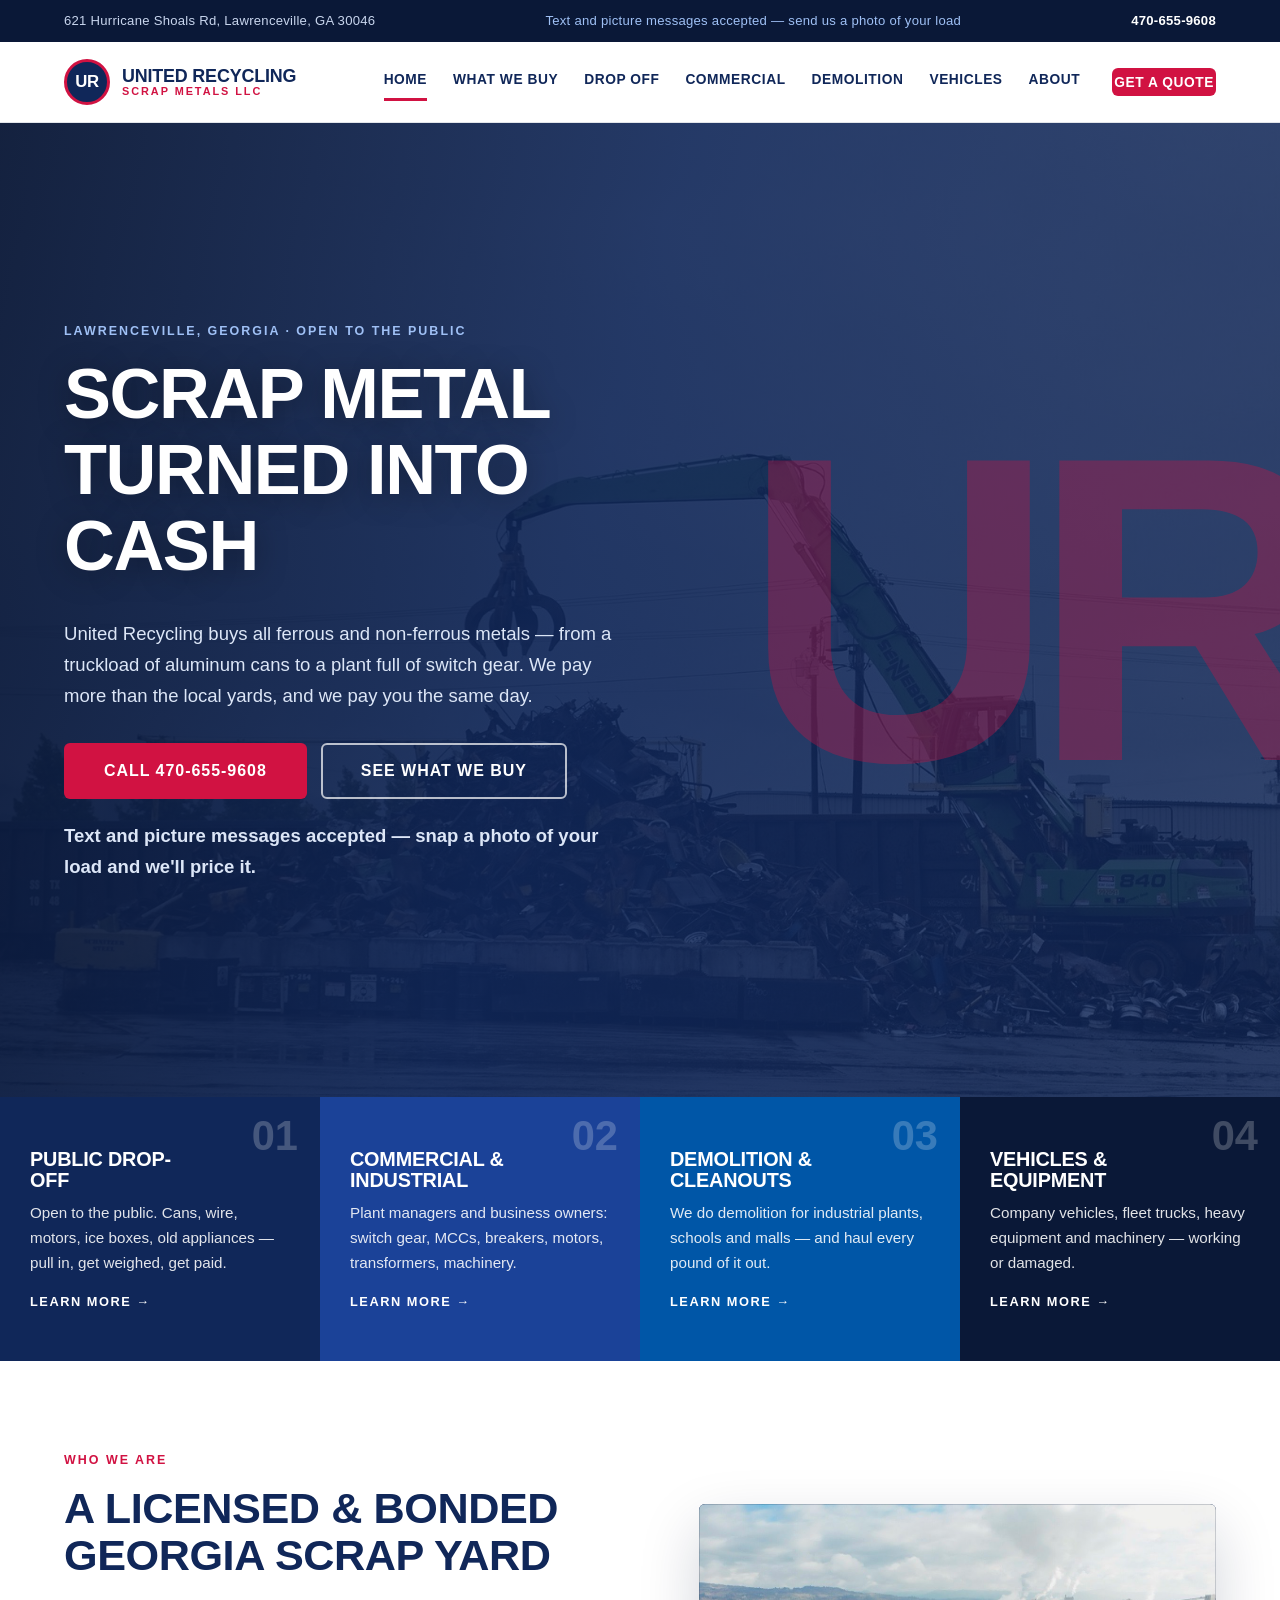
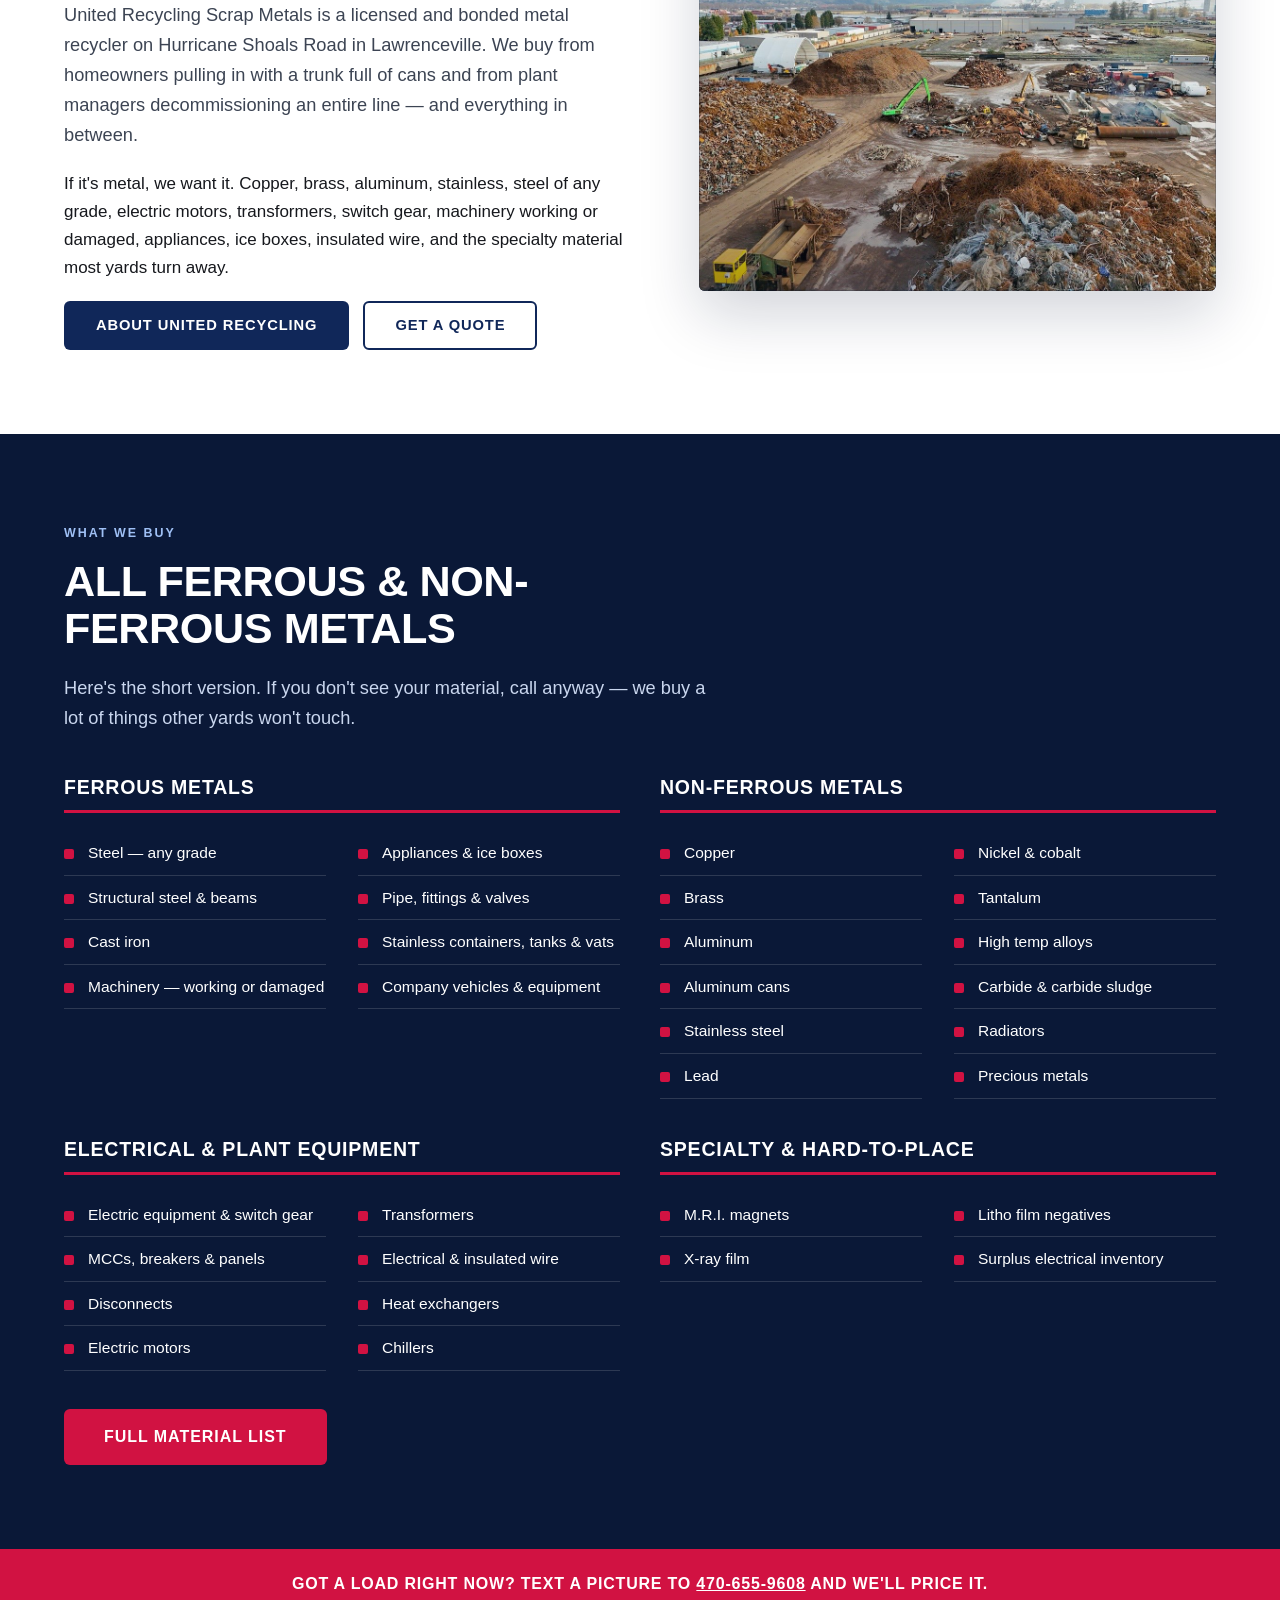
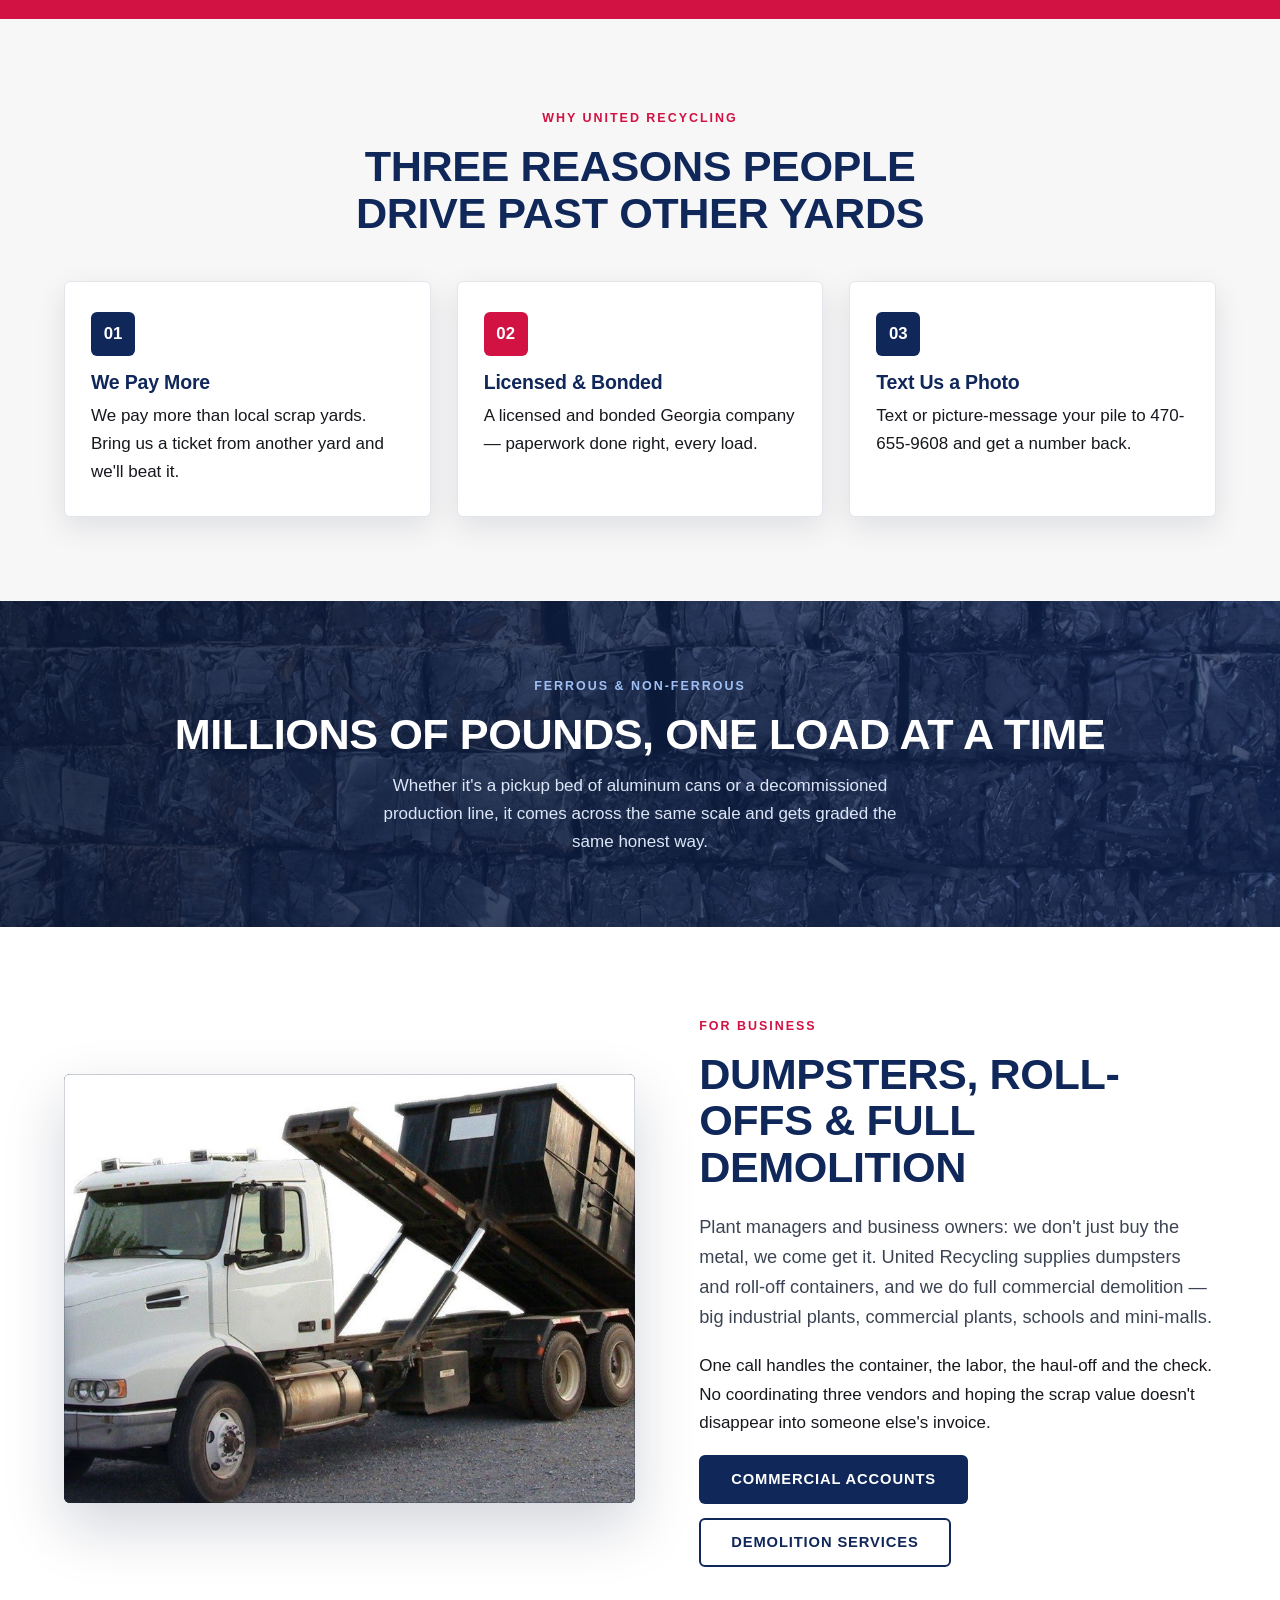
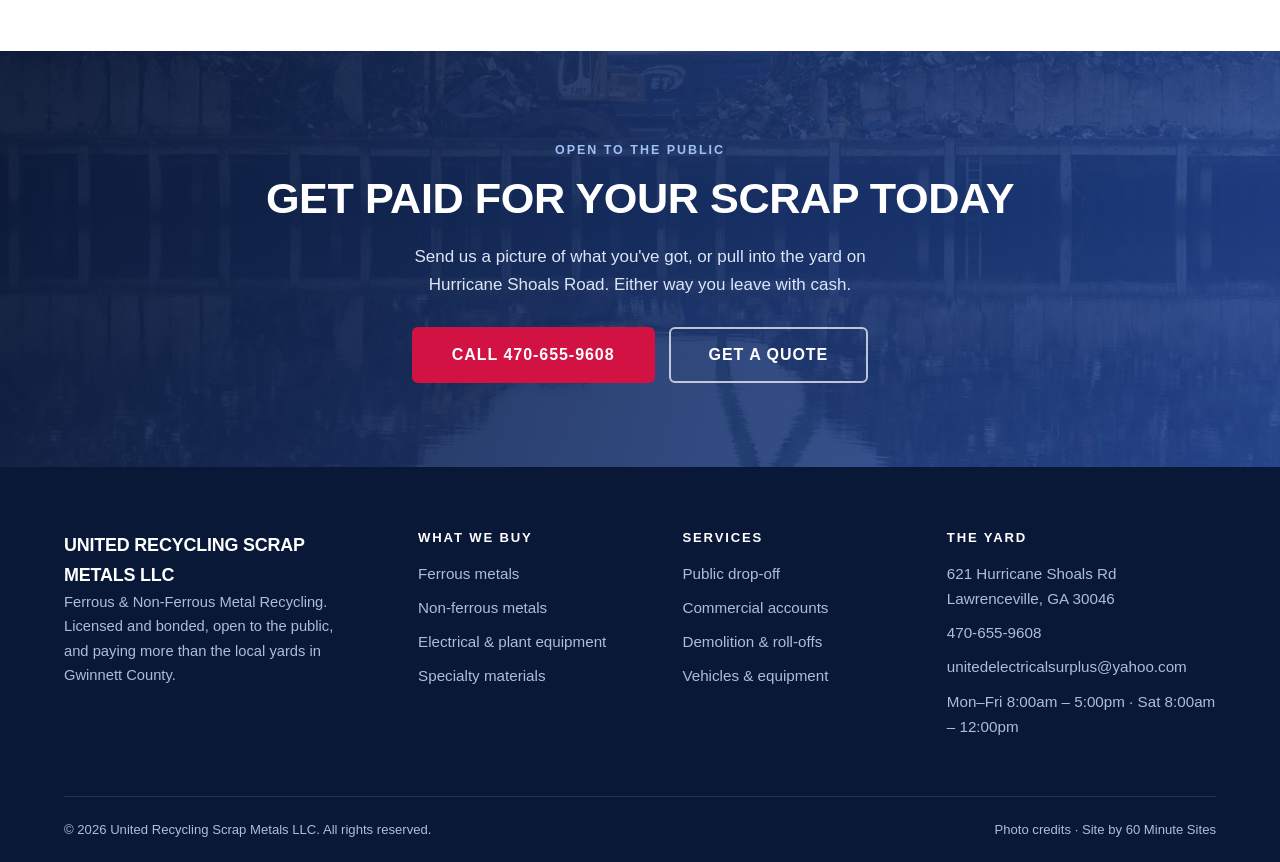
==== index.html @ 93aad225 "Initial site: United Recycling Scrap Metals LLC Static site for a Lawrenceville, GA scrap yard, buil" ====
<!doctype html>
<html lang="en">
<head>
<meta charset="utf-8">
<meta name="viewport" content="width=device-width, initial-scale=1">
<title>United Recycling Scrap Metals LLC | Scrap Metal Recycling in Lawrenceville, GA</title>
<meta name="description" content="United Recycling Scrap Metals buys all ferrous and non-ferrous metals in Lawrenceville, GA. Open to the public, licensed and bonded, paying more than local scrap yards.">
<meta name="robots" content="index,follow">
<meta property="og:title" content="United Recycling Scrap Metals LLC | Scrap Metal Recycling in Lawrenceville, GA">
<meta property="og:description" content="United Recycling Scrap Metals buys all ferrous and non-ferrous metals in Lawrenceville, GA. Open to the public, licensed and bonded, paying more than local scrap yards.">
<meta property="og:type" content="website">
<link rel="stylesheet" href="assets/css/site.css">
<script type="application/ld+json">
{
  "@context":"https://schema.org",
  "@type":"RecyclingCenter",
  "name":"United Recycling Scrap Metals LLC",
  "telephone":"470-655-9608",
  "email":"unitedelectricalsurplus@yahoo.com",
  "address":{
    "@type":"PostalAddress",
    "streetAddress":"621 Hurricane Shoals Rd",
    "addressLocality":"Lawrenceville",
    "addressRegion":"GA",
    "postalCode":"30046",
    "addressCountry":"US"
  }
}
</script>
</head>
<body>
<div class="topbar">
  <div class="wrap">
    <span>621 Hurricane Shoals Rd, Lawrenceville, GA 30046</span>
    <span class="tb-note">Text and picture messages accepted &mdash; send us a photo of your load</span>
    <span><a href="tel:+14706559608">470-655-9608</a></span>
  </div>
</div>
<header class="site-header">
  <div class="wrap">
    <a class="brand" href="index.html">
      <span class="brand-mark">UR</span>
      <span class="brand-text">
        <span class="brand-name">United Recycling</span>
        <span class="brand-sub">Scrap Metals LLC</span>
      </span>
    </a>
    <button class="nav-toggle" aria-expanded="false" aria-controls="site-nav">Menu</button>
    <nav class="nav" id="site-nav">
    <a href="index.html" class="active">Home</a>
    <a href="what-we-buy.html">What We Buy</a>
    <a href="drop-off.html">Drop Off</a>
    <a href="commercial.html">Commercial</a>
    <a href="demolition.html">Demolition</a>
    <a href="vehicles.html">Vehicles</a>
    <a href="about.html">About</a>
      <a class="btn btn-red" href="contact.html">Get a Quote</a>
    </nav>
  </div>
</header>
<section class="hero">
  <span class="hero-watermark" aria-hidden="true">UR</span>
  <div class="wrap">
    <span class="eyebrow eyebrow-light">Lawrenceville, Georgia &middot; Open to the public</span>
    <h1>Scrap Metal<span>Turned Into Cash</span></h1>
    <p>United Recycling buys all ferrous and non-ferrous metals &mdash; from a truckload of aluminum cans to a plant full of switch gear. We pay more than the local yards, and we pay you the same day.</p>
    <div class="btn-row">
      <a class="btn btn-red btn-lg" href="tel:+14706559608">Call 470-655-9608</a>
      <a class="btn btn-ghost btn-lg" href="what-we-buy.html">See What We Buy</a>
    </div>
    <p class="hero-note">Text and picture messages accepted &mdash; snap a photo of your load and we'll price it.</p>
  </div>
</section>

<div class="pillars">
  <a class="pillar" href="drop-off.html"><span class="pill-num">01</span><h3>Public Drop-Off</h3><p>Open to the public. Cans, wire, motors, ice boxes, old appliances — pull in, get weighed, get paid.</p><span class="pill-go">Learn more &rarr;</span></a>
  <a class="pillar" href="commercial.html"><span class="pill-num">02</span><h3>Commercial &amp; Industrial</h3><p>Plant managers and business owners: switch gear, MCCs, breakers, motors, transformers, machinery.</p><span class="pill-go">Learn more &rarr;</span></a>
  <a class="pillar" href="demolition.html"><span class="pill-num">03</span><h3>Demolition &amp; Cleanouts</h3><p>We do demolition for industrial plants, schools and malls — and haul every pound of it out.</p><span class="pill-go">Learn more &rarr;</span></a>
  <a class="pillar" href="vehicles.html"><span class="pill-num">04</span><h3>Vehicles &amp; Equipment</h3><p>Company vehicles, fleet trucks, heavy equipment and machinery — working or damaged.</p><span class="pill-go">Learn more &rarr;</span></a>
</div>


<section>
  <div class="wrap split">
    <div>
      <span class="eyebrow">Who we are</span>
      <h2>A Licensed &amp; Bonded Georgia Scrap Yard</h2>
      <p class="lede">United Recycling Scrap Metals is a licensed and bonded metal recycler on Hurricane Shoals Road in Lawrenceville. We buy from homeowners pulling in with a trunk full of cans and from plant managers decommissioning an entire line &mdash; and everything in between.</p>
      <p>If it's metal, we want it. Copper, brass, aluminum, stainless, steel of any grade, electric motors, transformers, switch gear, machinery working or damaged, appliances, ice boxes, insulated wire, and the specialty material most yards turn away.</p>
      <div class="btn-row">
        <a class="btn btn-navy" href="about.html">About United Recycling</a>
        <a class="btn btn-outline" href="contact.html">Get a Quote</a>
      </div>
    </div>
    <div class="split-media"><img src="assets/img/yard-aerial.jpg" alt="Scrap metal recycling yard with material handler sorting ferrous and non-ferrous piles" loading="lazy" width="1200" height="820"></div>
  </div>
</section>

<section class="sec-navy">
  <div class="wrap">
    <div class="sec-head">
      <span class="eyebrow eyebrow-light">What we buy</span>
      <h2>All Ferrous &amp; Non-Ferrous Metals</h2>
      <p class="lede" style="color:#C9D6EE">Here's the short version. If you don't see your material, call anyway &mdash; we buy a lot of things other yards won't touch.</p>
    </div>
    <div class="mat-grid">
  <div class="mat-col">
    <h3>Ferrous Metals</h3>
    <ul class="mat-list">
    <li>Steel — any grade</li>
    <li>Structural steel &amp; beams</li>
    <li>Cast iron</li>
    <li>Machinery — working or damaged</li>
    <li>Appliances &amp; ice boxes</li>
    <li>Pipe, fittings &amp; valves</li>
    <li>Stainless containers, tanks &amp; vats</li>
    <li>Company vehicles &amp; equipment</li>
    </ul>
  </div>
  <div class="mat-col">
    <h3>Non-Ferrous Metals</h3>
    <ul class="mat-list">
    <li>Copper</li>
    <li>Brass</li>
    <li>Aluminum</li>
    <li>Aluminum cans</li>
    <li>Stainless steel</li>
    <li>Lead</li>
    <li>Nickel &amp; cobalt</li>
    <li>Tantalum</li>
    <li>High temp alloys</li>
    <li>Carbide &amp; carbide sludge</li>
    <li>Radiators</li>
    <li>Precious metals</li>
    </ul>
  </div>
  <div class="mat-col">
    <h3>Electrical &amp; Plant Equipment</h3>
    <ul class="mat-list">
    <li>Electric equipment &amp; switch gear</li>
    <li>MCCs, breakers &amp; panels</li>
    <li>Disconnects</li>
    <li>Electric motors</li>
    <li>Transformers</li>
    <li>Electrical &amp; insulated wire</li>
    <li>Heat exchangers</li>
    <li>Chillers</li>
    </ul>
  </div>
  <div class="mat-col">
    <h3>Specialty &amp; Hard-to-Place</h3>
    <ul class="mat-list">
    <li>M.R.I. magnets</li>
    <li>X-ray film</li>
    <li>Litho film negatives</li>
    <li>Surplus electrical inventory</li>
    </ul>
  </div>
</div>

    <div class="btn-row" style="margin-top:38px">
      <a class="btn btn-red btn-lg" href="what-we-buy.html">Full Material List</a>
    </div>
  </div>
</section>

<div class="strip">
  <div class="wrap">
    <p>Got a load right now? Text a picture to <a href="tel:+14706559608">470-655-9608</a> and we'll price it.</p>
  </div>
</div>


<section class="sec-gray">
  <div class="wrap">
    <div class="sec-head center">
      <span class="eyebrow">Why United Recycling</span>
      <h2>Three Reasons People Drive Past Other Yards</h2>
    </div>
    <div class="cards">
      <div class="card"><div class="card-ico">01</div><h3>We Pay More</h3><p>We pay more than local scrap yards. Bring us a ticket from another yard and we'll beat it.</p></div>
      <div class="card card-red"><div class="card-ico">02</div><h3>Licensed &amp; Bonded</h3><p>A licensed and bonded Georgia company — paperwork done right, every load.</p></div>
      <div class="card"><div class="card-ico">03</div><h3>Text Us a Photo</h3><p>Text or picture-message your pile to 470-655-9608 and get a number back.</p></div>
    </div>
  </div>
</section>

<section class="photoband">
  <div class="wrap">
    <span class="eyebrow eyebrow-light">Ferrous &amp; non-ferrous</span>
    <h2>Millions Of Pounds, One Load At A Time</h2>
    <p>Whether it's a pickup bed of aluminum cans or a decommissioned production line, it comes across the same scale and gets graded the same honest way.</p>
  </div>
</section>

<section>
  <div class="wrap split">
    <div class="split-media"><img src="assets/img/rolloff-truck.jpg" alt="Roll-off truck setting down an open container for a scrap metal job site" loading="lazy" width="1200" height="620"></div>
    <div>
      <span class="eyebrow">For business</span>
      <h2>Dumpsters, Roll-Offs &amp; Full Demolition</h2>
      <p class="lede">Plant managers and business owners: we don't just buy the metal, we come get it. United Recycling supplies dumpsters and roll-off containers, and we do full commercial demolition &mdash; big industrial plants, commercial plants, schools and mini-malls.</p>
      <p>One call handles the container, the labor, the haul-off and the check. No coordinating three vendors and hoping the scrap value doesn't disappear into someone else's invoice.</p>
      <div class="btn-row">
        <a class="btn btn-navy" href="commercial.html">Commercial Accounts</a>
        <a class="btn btn-outline" href="demolition.html">Demolition Services</a>
      </div>
    </div>
  </div>
</section>

<section class="cta">
  <div class="wrap">
    <span class="eyebrow eyebrow-light">Open to the public</span>
    <h2>Get Paid For Your Scrap Today</h2>
    <p>Send us a picture of what you've got, or pull into the yard on Hurricane Shoals Road. Either way you leave with cash.</p>
    <div class="btn-row">
      <a class="btn btn-red btn-lg" href="tel:+14706559608">Call 470-655-9608</a>
      <a class="btn btn-ghost btn-lg" href="contact.html">Get a Quote</a>
    </div>
  </div>
</section>

<footer class="site-footer">
  <div class="wrap">
    <div class="foot-grid">
      <div class="foot-brand">
        <span class="brand-name">United Recycling Scrap Metals LLC</span>
        <p>Ferrous &amp; Non-Ferrous Metal Recycling. Licensed and bonded, open to the public, and paying more than the local yards in Gwinnett County.</p>
      </div>
      <div>
        <h4>What We Buy</h4>
        <ul>
          <li><a href="what-we-buy.html">Ferrous metals</a></li>
          <li><a href="what-we-buy.html">Non-ferrous metals</a></li>
          <li><a href="what-we-buy.html">Electrical &amp; plant equipment</a></li>
          <li><a href="what-we-buy.html">Specialty materials</a></li>
        </ul>
      </div>
      <div>
        <h4>Services</h4>
        <ul>
          <li><a href="drop-off.html">Public drop-off</a></li>
          <li><a href="commercial.html">Commercial accounts</a></li>
          <li><a href="demolition.html">Demolition &amp; roll-offs</a></li>
          <li><a href="vehicles.html">Vehicles &amp; equipment</a></li>
        </ul>
      </div>
      <div>
        <h4>The Yard</h4>
        <ul>
          <li><a href="https://maps.google.com/?q=621+Hurricane+Shoals+Rd+Lawrenceville+GA+30046" target="_blank" rel="noopener">621 Hurricane Shoals Rd<br>Lawrenceville, GA 30046</a></li>
          <li><a href="tel:+14706559608">470-655-9608</a></li>
          <li><a href="mailto:unitedelectricalsurplus@yahoo.com">unitedelectricalsurplus@yahoo.com</a></li>
          <li>Mon–Fri 8:00am – 5:00pm · Sat 8:00am – 12:00pm</li>
        </ul>
      </div>
    </div>
    <div class="foot-bottom">
      <span>&copy; <span id="yr">2026</span> United Recycling Scrap Metals LLC. All rights reserved.</span>
      <span><a href="credits.html">Photo credits</a> &middot; Site by <a href="https://60minutesites.com" target="_blank" rel="noopener">60 Minute Sites</a></span>
    </div>
  </div>
</footer>
<script>
document.getElementById('yr').textContent = new Date().getFullYear();
var t = document.querySelector('.nav-toggle'), n = document.getElementById('site-nav');
t.addEventListener('click', function(){
  var open = n.classList.toggle('open');
  t.setAttribute('aria-expanded', open);
});
</script>
</body>
</html>
---- assets/css/site.css ----
/* United Recycling Scrap Metals LLC — 60 Minute Sites
   Design language: SA Recycling (navy / red / white, bold uppercase, dark photo overlays)
   Business model: ABC Recycling (4 pillars — commercial, demolition, public drop-off, vehicles) */

:root{
  --navy:#102759;
  --navy-deep:#0A1837;
  --navy-mid:#1B4298;
  --blue:#0056A7;
  --red:#D11242;
  --red-dark:#96001B;
  --white:#fff;
  --gray-50:#F7F7F7;
  --gray-100:#F1F2F4;
  --gray-200:#E2E5EA;
  --gray-500:#6B7280;
  --ink:#16181D;
  --shadow:0 10px 30px rgba(10,24,55,.10);
  --shadow-lg:0 24px 60px rgba(10,24,55,.18);
  --wrap:1200px;
  --r:6px;
}

*,*::before,*::after{box-sizing:border-box}
html{scroll-behavior:smooth}
body{
  margin:0;
  font-family:Inter,-apple-system,BlinkMacSystemFont,"Segoe UI",Helvetica,Arial,sans-serif;
  color:var(--ink);
  background:var(--white);
  font-size:17px;
  line-height:1.65;
  -webkit-font-smoothing:antialiased;
}
img{max-width:100%;display:block}
a{color:var(--blue);text-decoration:none}
a:hover{text-decoration:underline}

.wrap{max-width:var(--wrap);margin:0 auto;padding:0 24px}
.center{text-align:center}

h1,h2,h3,h4{margin:0 0 .5em;line-height:1.08;letter-spacing:-.01em;font-weight:800}
h1{font-size:clamp(2.4rem,6vw,4.4rem);text-transform:uppercase;letter-spacing:-.02em}
h2{font-size:clamp(1.75rem,3.6vw,2.7rem);text-transform:uppercase;color:var(--navy)}
h3{font-size:1.22rem;color:var(--navy)}
p{margin:0 0 1.1em}
.lede{font-size:1.14rem;color:#3C4453;max-width:64ch}
.eyebrow{
  display:inline-block;font-size:.78rem;font-weight:800;letter-spacing:.16em;
  text-transform:uppercase;color:var(--red);margin-bottom:.9rem;
}
.eyebrow-light{color:#9FC0F5}

/* ---------- buttons ---------- */
.btn{
  display:inline-flex;align-items:center;justify-content:center;gap:.5rem;
  padding:15px 30px;border-radius:var(--r);font-weight:800;font-size:.92rem;
  letter-spacing:.06em;text-transform:uppercase;border:2px solid transparent;
  cursor:pointer;transition:transform .15s ease,background .15s ease,color .15s ease;
  text-decoration:none;line-height:1;
}
.btn:hover{text-decoration:none;transform:translateY(-2px)}
.btn-red{background:var(--red);color:#fff}
.btn-red:hover{background:var(--red-dark);color:#fff}
.btn-navy{background:var(--navy);color:#fff}
.btn-navy:hover{background:var(--navy-deep);color:#fff}
.btn-ghost{border-color:rgba(255,255,255,.7);color:#fff;background:transparent}
.btn-ghost:hover{background:#fff;color:var(--navy)}
.btn-outline{border-color:var(--navy);color:var(--navy);background:transparent}
.btn-outline:hover{background:var(--navy);color:#fff}
.btn-lg{padding:18px 38px;font-size:1rem}
.btn-row{display:flex;flex-wrap:wrap;gap:14px}

/* ---------- top bar ---------- */
.topbar{background:var(--navy-deep);color:#C9D6EE;font-size:.82rem;letter-spacing:.02em}
.topbar .wrap{display:flex;flex-wrap:wrap;gap:8px 26px;align-items:center;justify-content:space-between;min-height:42px;padding-top:8px;padding-bottom:8px}
.topbar a{color:#fff;font-weight:700}
.topbar .tb-note{color:#9FC0F5}

/* ---------- header ---------- */
.site-header{position:sticky;top:0;z-index:60;background:#fff;box-shadow:0 1px 0 var(--gray-200)}
.site-header .wrap{display:flex;align-items:center;gap:24px;min-height:80px}
.brand{display:flex;align-items:center;gap:12px;text-decoration:none;flex:0 0 auto}
.brand:hover{text-decoration:none}
.brand-mark{
  width:46px;height:46px;border-radius:50%;flex:0 0 auto;
  background:var(--navy);color:#fff;display:grid;place-items:center;
  font-weight:900;font-size:1.05rem;letter-spacing:-.02em;
  border:3px solid var(--red);
}
.brand-text{display:flex;flex-direction:column;line-height:1.05}
.brand-name{font-weight:900;font-size:1.12rem;color:var(--navy);text-transform:uppercase;letter-spacing:-.01em}
.brand-sub{font-size:.68rem;font-weight:700;letter-spacing:.18em;text-transform:uppercase;color:var(--red)}

.nav{margin-left:auto;display:flex;align-items:center;gap:26px}
.nav a{
  color:var(--navy);font-weight:700;font-size:.86rem;text-transform:uppercase;
  letter-spacing:.04em;text-decoration:none;padding:6px 0;border-bottom:3px solid transparent;
}
.nav a:hover,.nav a.active{text-decoration:none;border-bottom-color:var(--red)}
.nav a.btn{margin-left:6px;border-bottom:0;color:#fff}
.nav a.btn:hover,.nav a.btn.active{border-bottom:0;color:#fff}

.nav-toggle{display:none;margin-left:auto;background:var(--navy);color:#fff;border:0;border-radius:var(--r);padding:12px 16px;font-weight:800;letter-spacing:.08em;text-transform:uppercase;font-size:.8rem;cursor:pointer}

/* ---------- hero ---------- */
.hero{
  position:relative;overflow:hidden;color:#fff;background:var(--navy-deep);
}
.hero::before{
  content:"";position:absolute;inset:0;
  background:url("../img/hero-scrapyard.jpg") center 60%/cover no-repeat;
  filter:grayscale(.35) contrast(1.05);
}
.hero::after{
  content:"";position:absolute;inset:0;pointer-events:none;
  background:linear-gradient(105deg,
    rgba(10,24,55,.95) 0%, rgba(16,39,89,.90) 45%, rgba(16,39,89,.80) 100%);
}
.hero-watermark{
  z-index:1;position:absolute;right:-3%;top:50%;transform:translateY(-50%);
  font-weight:900;font-size:clamp(16rem,34vw,34rem);line-height:.8;
  color:var(--red);opacity:.34;letter-spacing:-.06em;pointer-events:none;user-select:none;
}
.hero .wrap{position:relative;z-index:2;padding-top:110px;padding-bottom:110px;max-width:var(--wrap)}
.hero h1{color:#fff;max-width:16ch;text-shadow:0 4px 30px rgba(0,0,0,.35)}
.hero h1 span{display:block;color:#fff}
.hero p{max-width:54ch;font-size:1.16rem;color:#DCE6F7}
.hero .btn-row{margin-top:32px}
.hero-note{margin-top:22px;font-size:.9rem;color:#9FC0F5;font-weight:600}

/* page banner (interior pages) */
.banner{position:relative;overflow:hidden;color:#fff;background:var(--navy-deep)}
.banner::before{content:"";position:absolute;inset:0;
  background:url("../img/texture-bales.jpg") center/cover no-repeat;filter:grayscale(.5)}
.banner::after{content:"";position:absolute;inset:0;
  background:linear-gradient(100deg,rgba(10,24,55,.95) 0%,rgba(16,39,89,.88) 55%,rgba(27,66,152,.72) 100%)}
.banner .wrap{position:relative;z-index:2;padding:72px 24px}
.banner h1{color:#fff;font-size:clamp(2rem,4.6vw,3.2rem);margin-bottom:.35em}
.banner p{color:#DCE6F7;max-width:60ch;margin:0}

/* ---------- pillar tiles (ABC model) ---------- */
.pillars{display:grid;grid-template-columns:repeat(4,1fr);gap:0}
.pillar{
  position:relative;padding:52px 30px 46px;color:#fff;text-decoration:none;
  background:var(--navy);transition:background .2s ease;display:block;min-height:230px;
}
.pillar:nth-child(2){background:var(--navy-mid)}
.pillar:nth-child(3){background:var(--blue)}
.pillar:nth-child(4){background:var(--navy-deep)}
.pillar:hover{background:var(--red);text-decoration:none}
.pillar h3{color:#fff;text-transform:uppercase;font-size:1.24rem;margin-bottom:.5rem;max-width:15ch;hyphens:none}
.pillar p{color:rgba(255,255,255,.88);font-size:.95rem;margin:0}
.pillar .pill-num{position:absolute;top:18px;right:22px;font-weight:900;font-size:2.6rem;opacity:.22;line-height:1}
.pillar .pill-go{display:inline-block;margin-top:16px;font-weight:800;font-size:.8rem;letter-spacing:.12em;text-transform:uppercase}

/* ---------- sections ---------- */
section{padding:84px 0}
.sec-tight{padding:60px 0}
.sec-gray{background:var(--gray-50)}
.sec-navy{background:var(--navy-deep);color:#fff}
.sec-navy h2,.sec-navy h3{color:#fff}
.sec-navy p{color:#C9D6EE}
.sec-head{max-width:70ch;margin-bottom:44px}
.sec-head.center{margin-left:auto;margin-right:auto}

.split{display:grid;grid-template-columns:1.05fr .95fr;gap:64px;align-items:center}
.split-media{
  position:relative;border-radius:var(--r);overflow:hidden;box-shadow:var(--shadow-lg);
  background:var(--navy);aspect-ratio:4/3;
}
.split-media img{width:100%;height:100%;object-fit:cover;display:block}
/* thin brand edge so photos read as part of the system, not pasted in */
.split-media::after{
  content:"";position:absolute;inset:0;pointer-events:none;
  box-shadow:inset 0 0 0 1px rgba(10,24,55,.18);
  background:linear-gradient(200deg,rgba(10,24,55,0) 55%,rgba(10,24,55,.30) 100%);
}
.split-media.tall{aspect-ratio:3/4}

/* cards */
.cards{display:grid;grid-template-columns:repeat(3,1fr);gap:26px}
.cards-2{grid-template-columns:repeat(2,1fr)}
.cards-4{grid-template-columns:repeat(4,1fr)}
.card{background:#fff;border:1px solid var(--gray-200);border-radius:var(--r);padding:30px 26px;box-shadow:var(--shadow);transition:transform .15s ease,box-shadow .15s ease}
.card:hover{transform:translateY(-3px);box-shadow:var(--shadow-lg)}
.card h3{margin-bottom:.45em}
.card p:last-child{margin-bottom:0}
.card-ico{width:44px;height:44px;border-radius:var(--r);background:var(--navy);display:grid;place-items:center;margin-bottom:16px;color:#fff;font-weight:900;font-size:1.05rem}
.card-red .card-ico{background:var(--red)}

/* materials list */
.mat-grid{display:grid;grid-template-columns:repeat(2,1fr);gap:40px}
.mat-col h3{
  text-transform:uppercase;letter-spacing:.04em;padding-bottom:12px;
  border-bottom:3px solid var(--red);margin-bottom:18px;
}
.mat-list{list-style:none;margin:0;padding:0;columns:2;column-gap:32px}
.mat-list li{
  break-inside:avoid;padding:9px 0 9px 24px;position:relative;font-size:.97rem;
  border-bottom:1px solid var(--gray-200);
}
.mat-list li::before{content:"";position:absolute;left:0;top:18px;width:10px;height:10px;background:var(--red);border-radius:2px}
.sec-navy .mat-list li{border-bottom-color:rgba(255,255,255,.14)}

/* stat / promise band */
.promise{display:grid;grid-template-columns:repeat(3,1fr);gap:0;border-top:1px solid rgba(255,255,255,.14)}
.promise div{padding:36px 26px;border-right:1px solid rgba(255,255,255,.14)}
.promise div:last-child{border-right:0}
.promise strong{display:block;font-size:1.5rem;color:#fff;font-weight:900;text-transform:uppercase;line-height:1.15;margin-bottom:.35rem}
.promise span{color:#9FC0F5;font-size:.95rem}

/* callout strip */
.strip{background:var(--red);color:#fff;padding:22px 0}
.strip .wrap{display:flex;flex-wrap:wrap;align-items:center;justify-content:center;gap:10px 22px;text-align:center}
.strip p{margin:0;font-weight:800;text-transform:uppercase;letter-spacing:.05em;font-size:1rem}
.strip a{color:#fff;text-decoration:underline;font-weight:900}

/* CTA band */
.cta{background:var(--navy-deep);color:#fff;text-align:center;position:relative;overflow:hidden}
.cta::before{content:"";position:absolute;inset:0;
  background:url("../img/yard-piles.jpg") center 55%/cover no-repeat;filter:grayscale(.45)}
.cta::after{content:"";position:absolute;inset:0;
  background:linear-gradient(115deg,rgba(10,24,55,.93),rgba(27,66,152,.80))}
.cta .wrap{position:relative;z-index:2}
.cta h2{color:#fff}
.cta p{color:#DCE6F7;max-width:56ch;margin:0 auto 28px}
.cta .btn-row{justify-content:center}

/* quote form */
.form-card{background:#fff;border:1px solid var(--gray-200);border-radius:var(--r);padding:34px;box-shadow:var(--shadow-lg)}
.field{margin-bottom:18px}
.field label{display:block;font-weight:800;font-size:.8rem;text-transform:uppercase;letter-spacing:.08em;color:var(--navy);margin-bottom:7px}
.field input,.field select,.field textarea{
  width:100%;padding:13px 14px;border:1px solid var(--gray-200);border-radius:var(--r);
  font:inherit;font-size:.97rem;background:var(--gray-50);color:var(--ink);
}
.field input:focus,.field select:focus,.field textarea:focus{outline:2px solid var(--blue);outline-offset:1px;background:#fff}
.field textarea{min-height:120px;resize:vertical}
.form-note{font-size:.85rem;color:var(--gray-500);margin:14px 0 0}

/* contact rows */
.contact-list{list-style:none;margin:0;padding:0}
.contact-list li{padding:16px 0;border-bottom:1px solid var(--gray-200)}
.contact-list li:last-child{border-bottom:0}
.contact-list .cl-label{display:block;font-size:.75rem;font-weight:800;letter-spacing:.14em;text-transform:uppercase;color:var(--red);margin-bottom:3px}
.contact-list .cl-value{font-size:1.1rem;font-weight:700;color:var(--navy)}
.contact-list .cl-value a{color:var(--navy)}

/* footer */
.site-footer{background:var(--navy-deep);color:#A9BEDF;padding:64px 0 0;font-size:.95rem}
.foot-grid{display:grid;grid-template-columns:1.4fr 1fr 1fr 1.2fr;gap:40px;padding-bottom:48px}
.site-footer h4{color:#fff;text-transform:uppercase;font-size:.82rem;letter-spacing:.14em;margin-bottom:16px}
.site-footer a{color:#A9BEDF}
.site-footer a:hover{color:#fff}
.site-footer ul{list-style:none;margin:0;padding:0}
.site-footer li{margin-bottom:9px}
.foot-brand .brand-name{color:#fff}
.foot-brand p{max-width:36ch;font-size:.92rem}
.foot-bottom{border-top:1px solid rgba(255,255,255,.12);padding:22px 0;font-size:.82rem;display:flex;flex-wrap:wrap;gap:10px 24px;justify-content:space-between}

/* utility */
.mt-0{margin-top:0}
.mb-0{margin-bottom:0}
.tag{display:inline-block;background:var(--gray-100);color:var(--navy);font-weight:800;font-size:.72rem;letter-spacing:.1em;text-transform:uppercase;padding:6px 12px;border-radius:100px;margin:0 6px 8px 0}

/* ---------- responsive ---------- */
@media (max-width:1024px){
  .pillars{grid-template-columns:repeat(2,1fr)}
  .cards,.cards-4{grid-template-columns:repeat(2,1fr)}
  .foot-grid{grid-template-columns:repeat(2,1fr)}
  .split{gap:40px}
}
@media (max-width:820px){
  .nav{display:none;position:absolute;top:100%;left:0;right:0;background:#fff;flex-direction:column;align-items:stretch;gap:0;padding:8px 24px 20px;box-shadow:var(--shadow-lg)}
  .nav.open{display:flex}
  .nav a{padding:14px 0;border-bottom:1px solid var(--gray-200)}
  .nav a:hover,.nav a.active{border-bottom-color:var(--gray-200);color:var(--red)}
  .nav a.btn{margin:14px 0 0;justify-content:center;color:#fff;border-bottom:0}
  .nav a.btn:hover{color:#fff}
  .nav-toggle{display:block}
  .site-header .wrap{position:relative}
  .split{grid-template-columns:1fr}
  .cards,.cards-2,.cards-4{grid-template-columns:1fr}
  .mat-grid{grid-template-columns:1fr}
  .mat-list{columns:1}
  .promise{grid-template-columns:1fr}
  .promise div{border-right:0;border-bottom:1px solid rgba(255,255,255,.14)}
  .hero .wrap{padding-top:72px;padding-bottom:72px}
  section{padding:60px 0}
  .topbar .wrap{justify-content:center;text-align:center}
}
@media (max-width:560px){
  .pillars{grid-template-columns:1fr}
  .foot-grid{grid-template-columns:1fr}
  .btn{width:100%}
  .btn-row{flex-direction:column}
}

@media (max-width:560px){
  /* keep the hero CTA above the fold — the pitch line lives in the hero anyway */
  .topbar .tb-note{display:none}
  .topbar .wrap{gap:2px 18px}
}


/* ---------- photo strip (full-bleed image band) ---------- */
.photoband{
  position:relative;min-height:320px;display:grid;place-items:center;
  background:var(--navy-deep);overflow:hidden;text-align:center;color:#fff;padding:70px 0;
}
/* NOTE: the image is set here, not via an inline custom property — a url() inside a
   custom property resolves against THIS stylesheet's path, not the page's. */
.photoband::before{content:"";position:absolute;inset:0;
  background:url("../img/texture-bales.jpg") center/cover no-repeat;filter:grayscale(.4)}
.photoband--yard::before{background-image:url("../img/yard-aerial.jpg")}
.photoband::after{content:"";position:absolute;inset:0;
  background:linear-gradient(100deg,rgba(10,24,55,.88),rgba(16,39,89,.72))}
.photoband .wrap{position:relative;z-index:2}
.photoband h2{color:#fff;margin-bottom:.35em}
.photoband p{color:#DCE6F7;max-width:58ch;margin:0 auto}

/* credits page */
.credits{list-style:none;margin:0;padding:0}
.credits li{padding:14px 0;border-bottom:1px solid var(--gray-200);font-size:.92rem}
.credits li:last-child{border-bottom:0}
.credits strong{color:var(--navy)}


/* ---------- demolition scope note ---------- */
.scope-note{
  border-left:4px solid var(--red);background:var(--gray-50);
  padding:14px 18px;border-radius:0 var(--r) var(--r) 0;
  font-size:.97rem;color:#3C4453;margin:0 0 1.4em;
}
.scope-note strong{color:var(--navy)}

/* ---------- referral partner card ---------- */
.partner{
  display:grid;grid-template-columns:200px 1fr;gap:0;overflow:hidden;
  border:1px solid var(--gray-200);border-radius:var(--r);background:#fff;box-shadow:var(--shadow);
}
.partner-tag{
  background:var(--navy-deep);color:#9FC0F5;display:grid;place-items:center;text-align:center;
  font-weight:800;font-size:.76rem;letter-spacing:.16em;text-transform:uppercase;padding:26px 18px;
}
.partner-body{padding:30px 32px}
.partner-body h3{margin-bottom:.5em}
.partner-body p{margin-bottom:1.1em}
.partner-todo{
  display:inline-block;background:#FFF4E5;border:1px dashed #E0A000;color:#7A5200;
  padding:10px 14px;border-radius:var(--r);font-size:.85rem;
}
.partner-todo code{background:rgba(0,0,0,.06);padding:1px 5px;border-radius:3px}

@media (max-width:820px){
  .partner{grid-template-columns:1fr}
  .partner-tag{padding:14px}
}
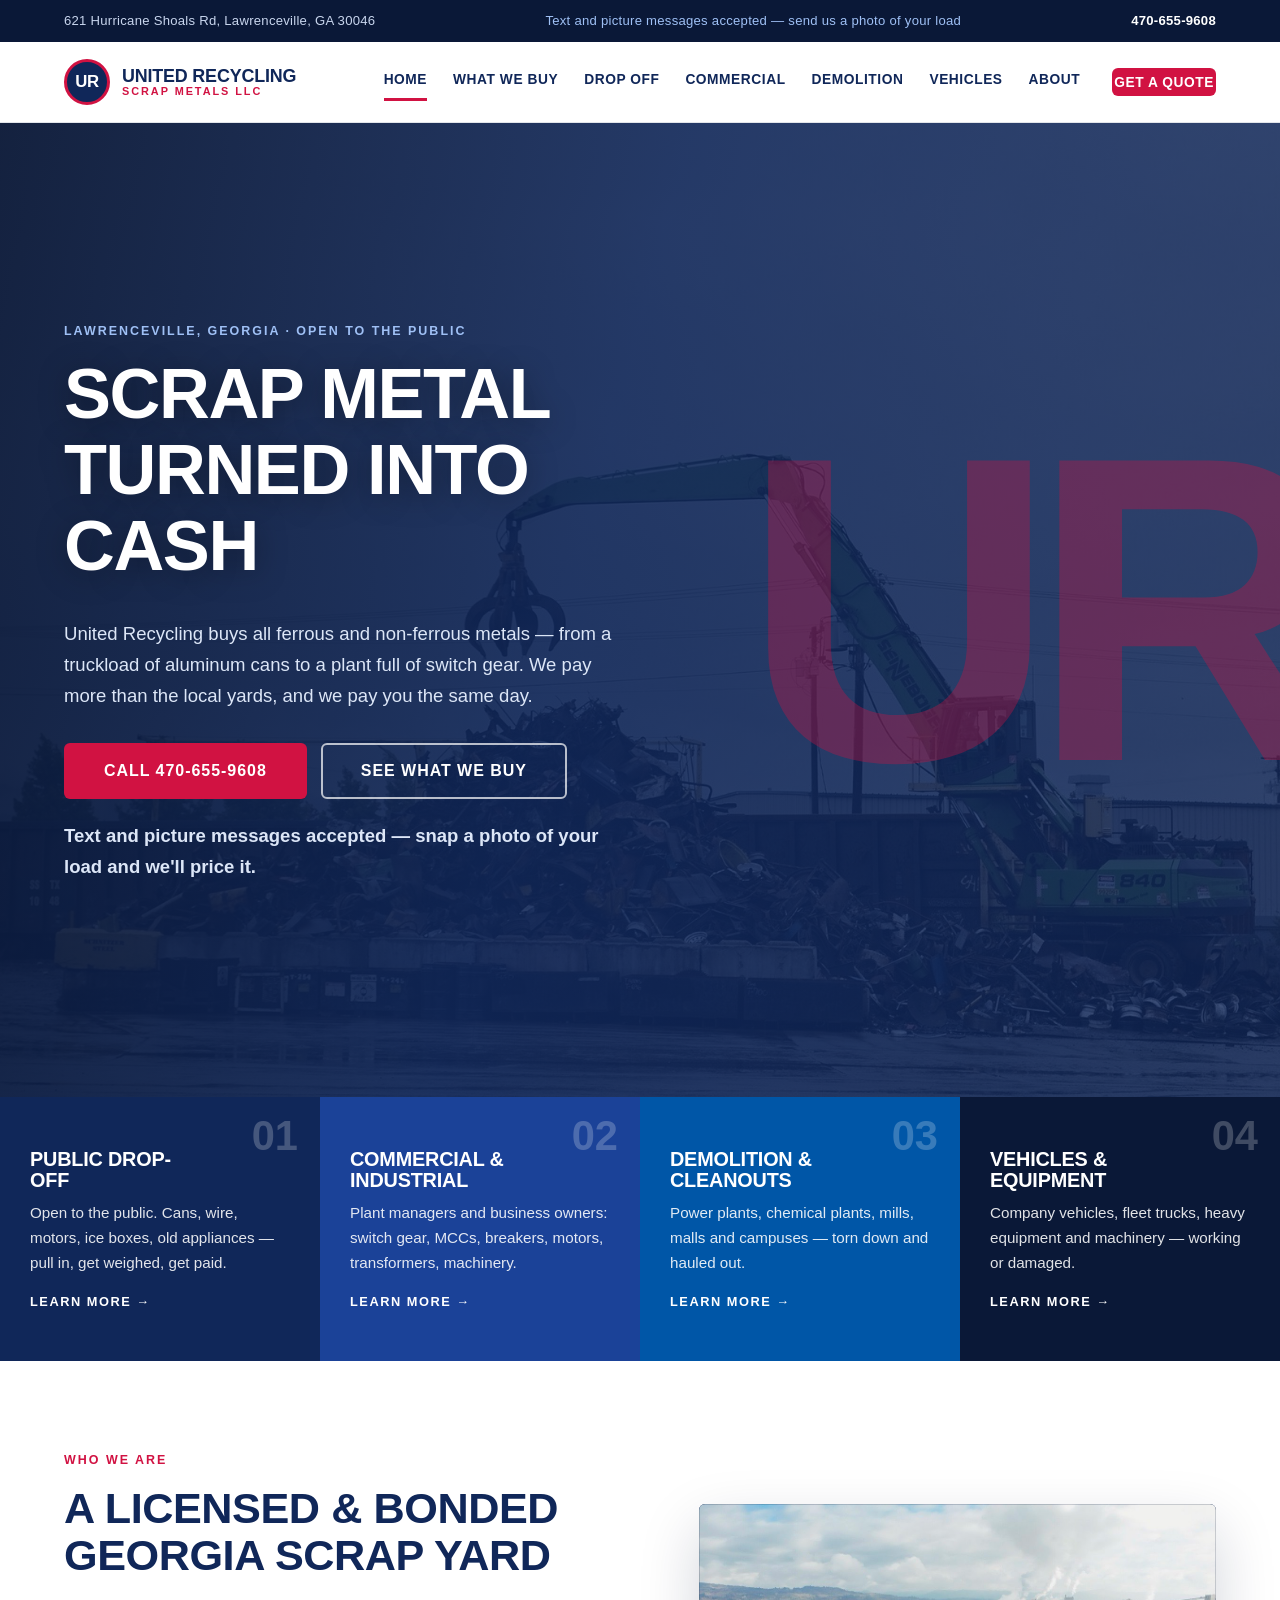
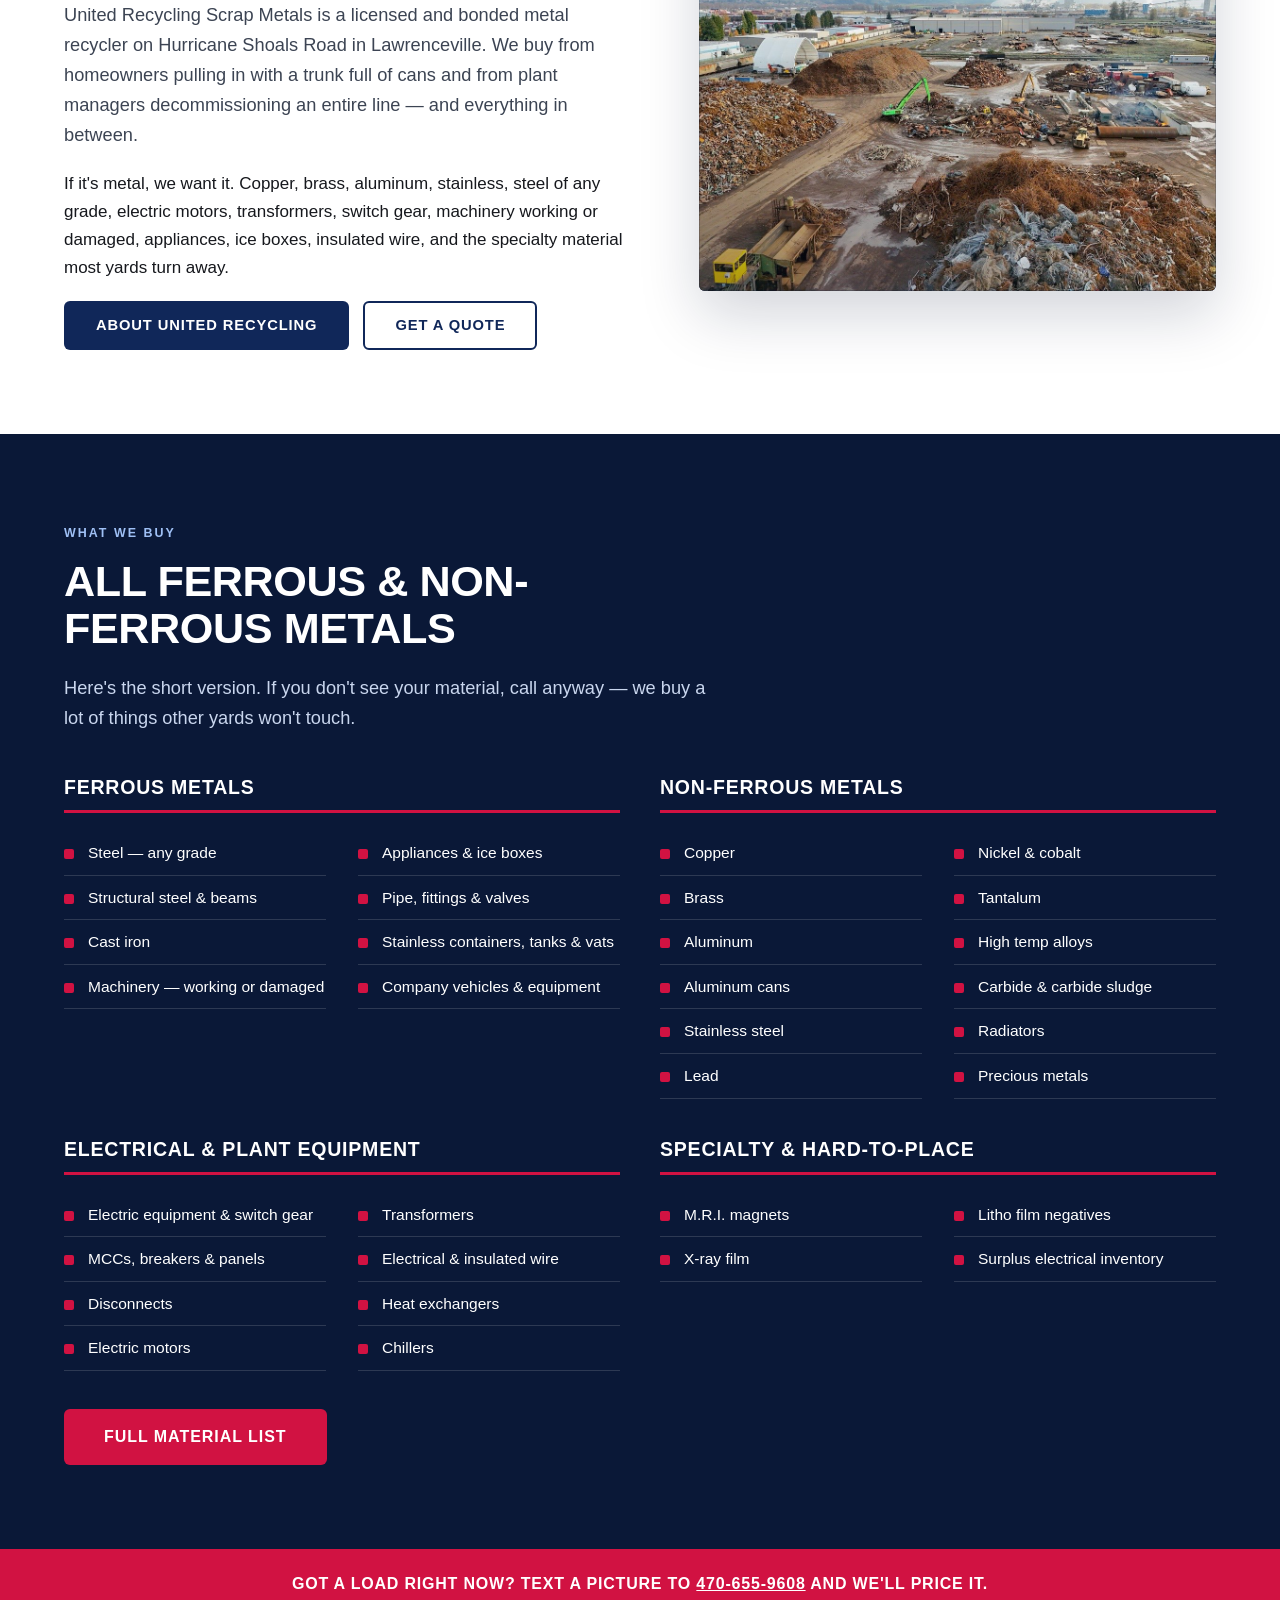
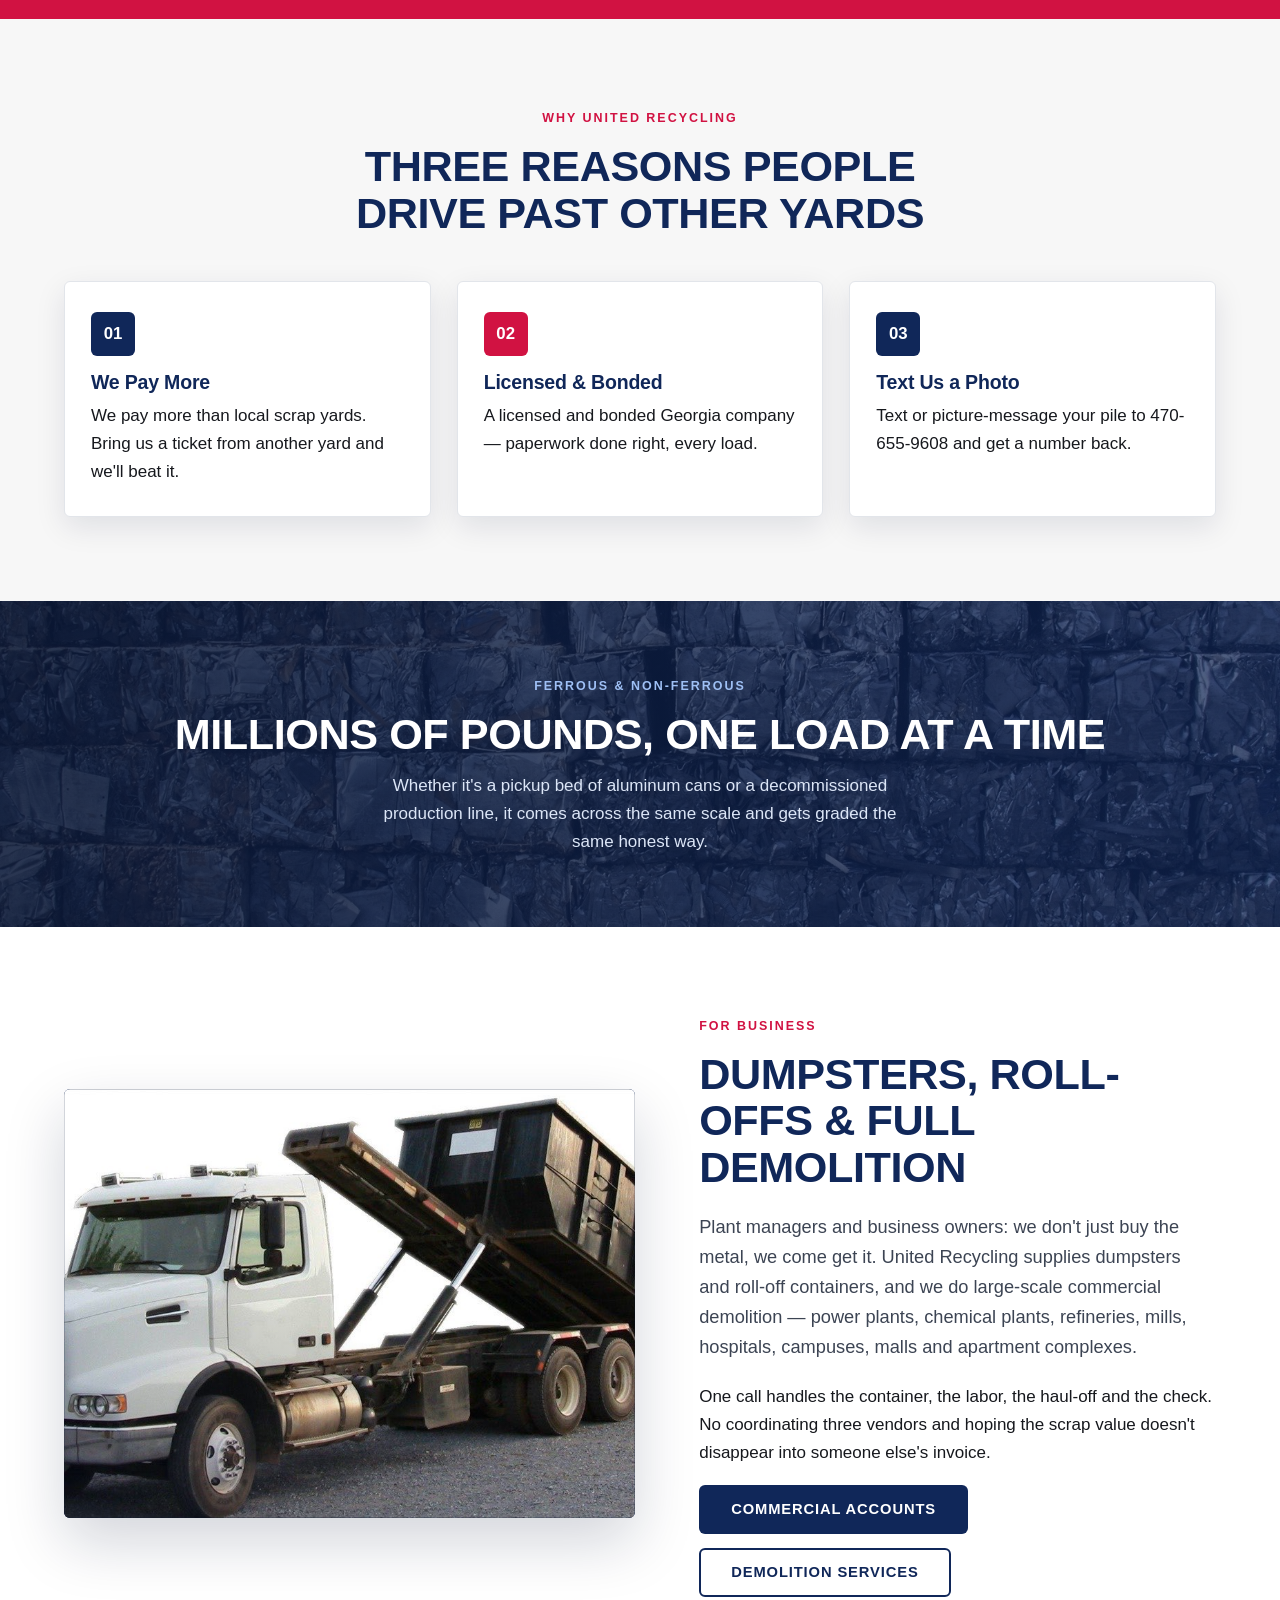
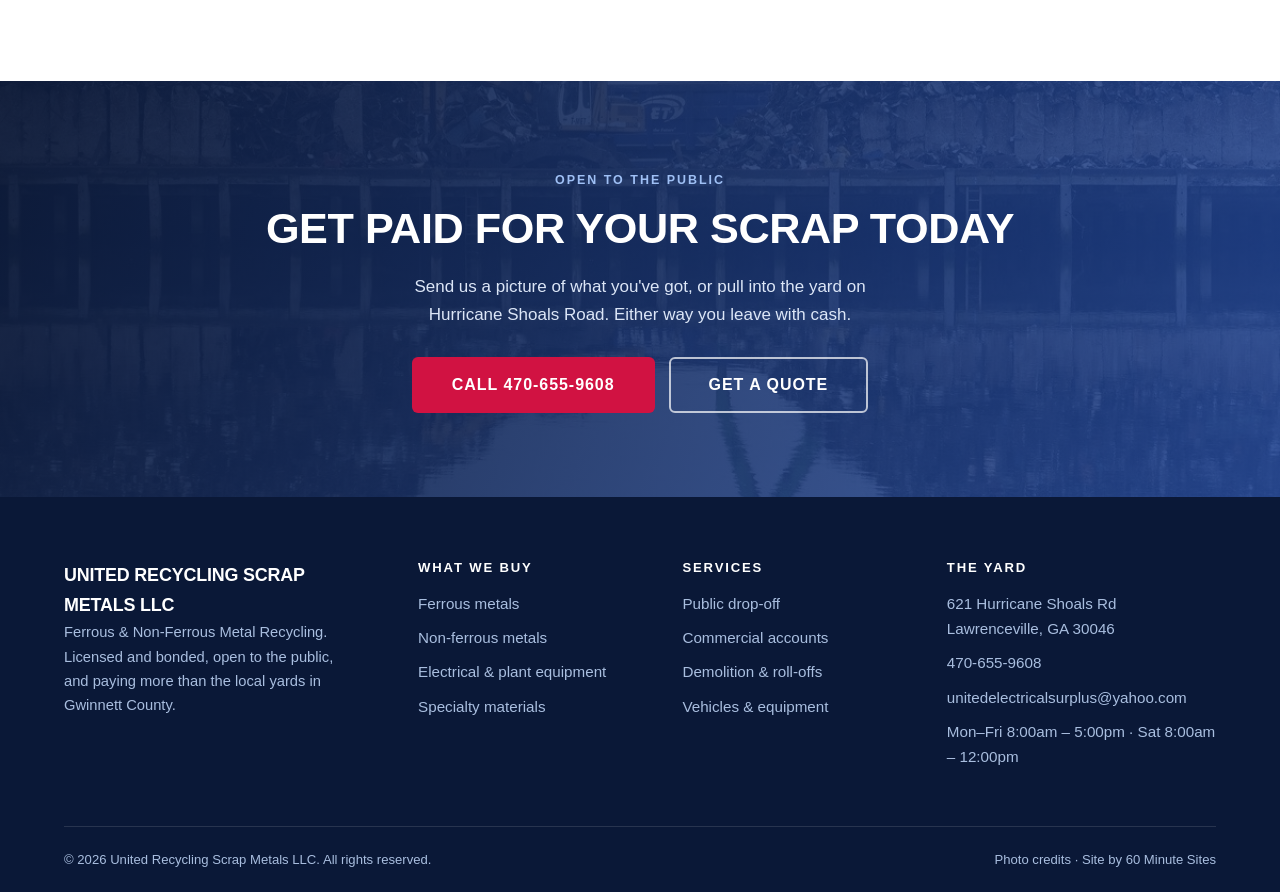
==== commit 3ec4403e: "Fix unreadable card text on navy sections; expand demolition scope Contrast bug: .card sits inside ." ====
--- a/index.html
+++ b/index.html
@@ -75,7 +75,7 @@
 <div class="pillars">
   <a class="pillar" href="drop-off.html"><span class="pill-num">01</span><h3>Public Drop-Off</h3><p>Open to the public. Cans, wire, motors, ice boxes, old appliances — pull in, get weighed, get paid.</p><span class="pill-go">Learn more &rarr;</span></a>
   <a class="pillar" href="commercial.html"><span class="pill-num">02</span><h3>Commercial &amp; Industrial</h3><p>Plant managers and business owners: switch gear, MCCs, breakers, motors, transformers, machinery.</p><span class="pill-go">Learn more &rarr;</span></a>
-  <a class="pillar" href="demolition.html"><span class="pill-num">03</span><h3>Demolition &amp; Cleanouts</h3><p>We do demolition for industrial plants, schools and malls — and haul every pound of it out.</p><span class="pill-go">Learn more &rarr;</span></a>
+  <a class="pillar" href="demolition.html"><span class="pill-num">03</span><h3>Demolition &amp; Cleanouts</h3><p>Power plants, chemical plants, mills, malls and campuses — torn down and hauled out.</p><span class="pill-go">Learn more &rarr;</span></a>
   <a class="pillar" href="vehicles.html"><span class="pill-num">04</span><h3>Vehicles &amp; Equipment</h3><p>Company vehicles, fleet trucks, heavy equipment and machinery — working or damaged.</p><span class="pill-go">Learn more &rarr;</span></a>
 </div>
 
@@ -199,7 +199,7 @@
     <div>
       <span class="eyebrow">For business</span>
       <h2>Dumpsters, Roll-Offs &amp; Full Demolition</h2>
-      <p class="lede">Plant managers and business owners: we don't just buy the metal, we come get it. United Recycling supplies dumpsters and roll-off containers, and we do full commercial demolition &mdash; big industrial plants, commercial plants, schools and mini-malls.</p>
+      <p class="lede">Plant managers and business owners: we don't just buy the metal, we come get it. United Recycling supplies dumpsters and roll-off containers, and we do large-scale commercial demolition &mdash; power plants, chemical plants, refineries, mills, hospitals, campuses, malls and apartment complexes.</p>
       <p>One call handles the container, the labor, the haul-off and the check. No coordinating three vendors and hoping the scrap value doesn't disappear into someone else's invoice.</p>
       <div class="btn-row">
         <a class="btn btn-navy" href="commercial.html">Commercial Accounts</a>
--- a/assets/css/site.css
+++ b/assets/css/site.css
@@ -161,6 +161,18 @@
 .sec-navy{background:var(--navy-deep);color:#fff}
 .sec-navy h2,.sec-navy h3{color:#fff}
 .sec-navy p{color:#C9D6EE}
+/* Cards sit INSIDE .sec-navy, so they inherited white headings + pale-blue body text
+   onto a white card background — invisible. On navy, cards become translucent panels
+   so the light type is readable and intentional. */
+.sec-navy .card{
+  background:rgba(255,255,255,.07);border-color:rgba(255,255,255,.18);
+  box-shadow:none;backdrop-filter:blur(2px);
+}
+.sec-navy .card:hover{background:rgba(255,255,255,.12);box-shadow:0 18px 40px rgba(0,0,0,.28)}
+.sec-navy .card h3{color:#fff}
+.sec-navy .card p{color:#D5E1F5}
+.sec-navy .card .card-ico{background:var(--blue)}
+.sec-navy .card-red .card-ico{background:var(--red)}
 .sec-head{max-width:70ch;margin-bottom:44px}
 .sec-head.center{margin-left:auto;margin-right:auto}
 
@@ -351,7 +363,7 @@
   display:inline-block;background:#FFF4E5;border:1px dashed #E0A000;color:#7A5200;
   padding:10px 14px;border-radius:var(--r);font-size:.85rem;
 }
-.partner-todo code{background:rgba(0,0,0,.06);padding:1px 5px;border-radius:3px}
+.partner-todo code{background:rgba(0,0,0,.08);color:#5A3D00;padding:1px 5px;border-radius:3px}
 
 @media (max-width:820px){
   .partner{grid-template-columns:1fr}
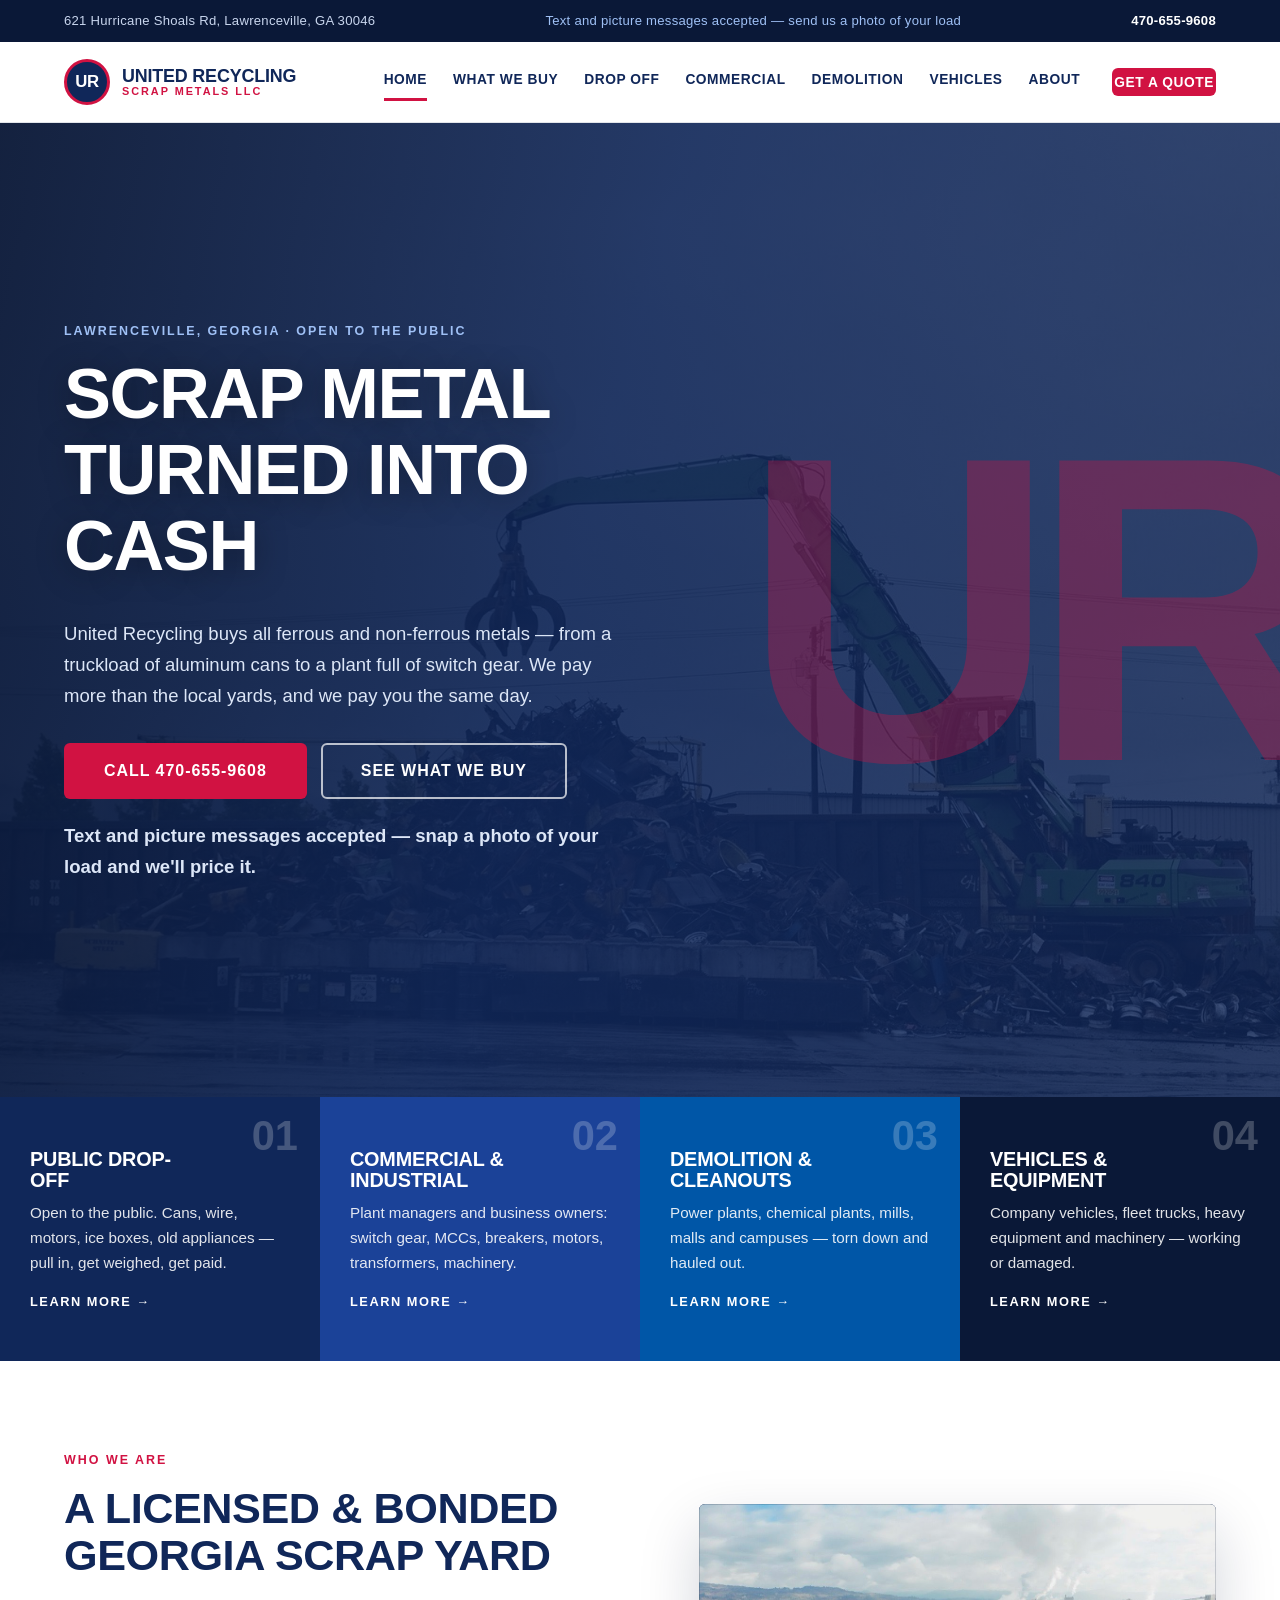
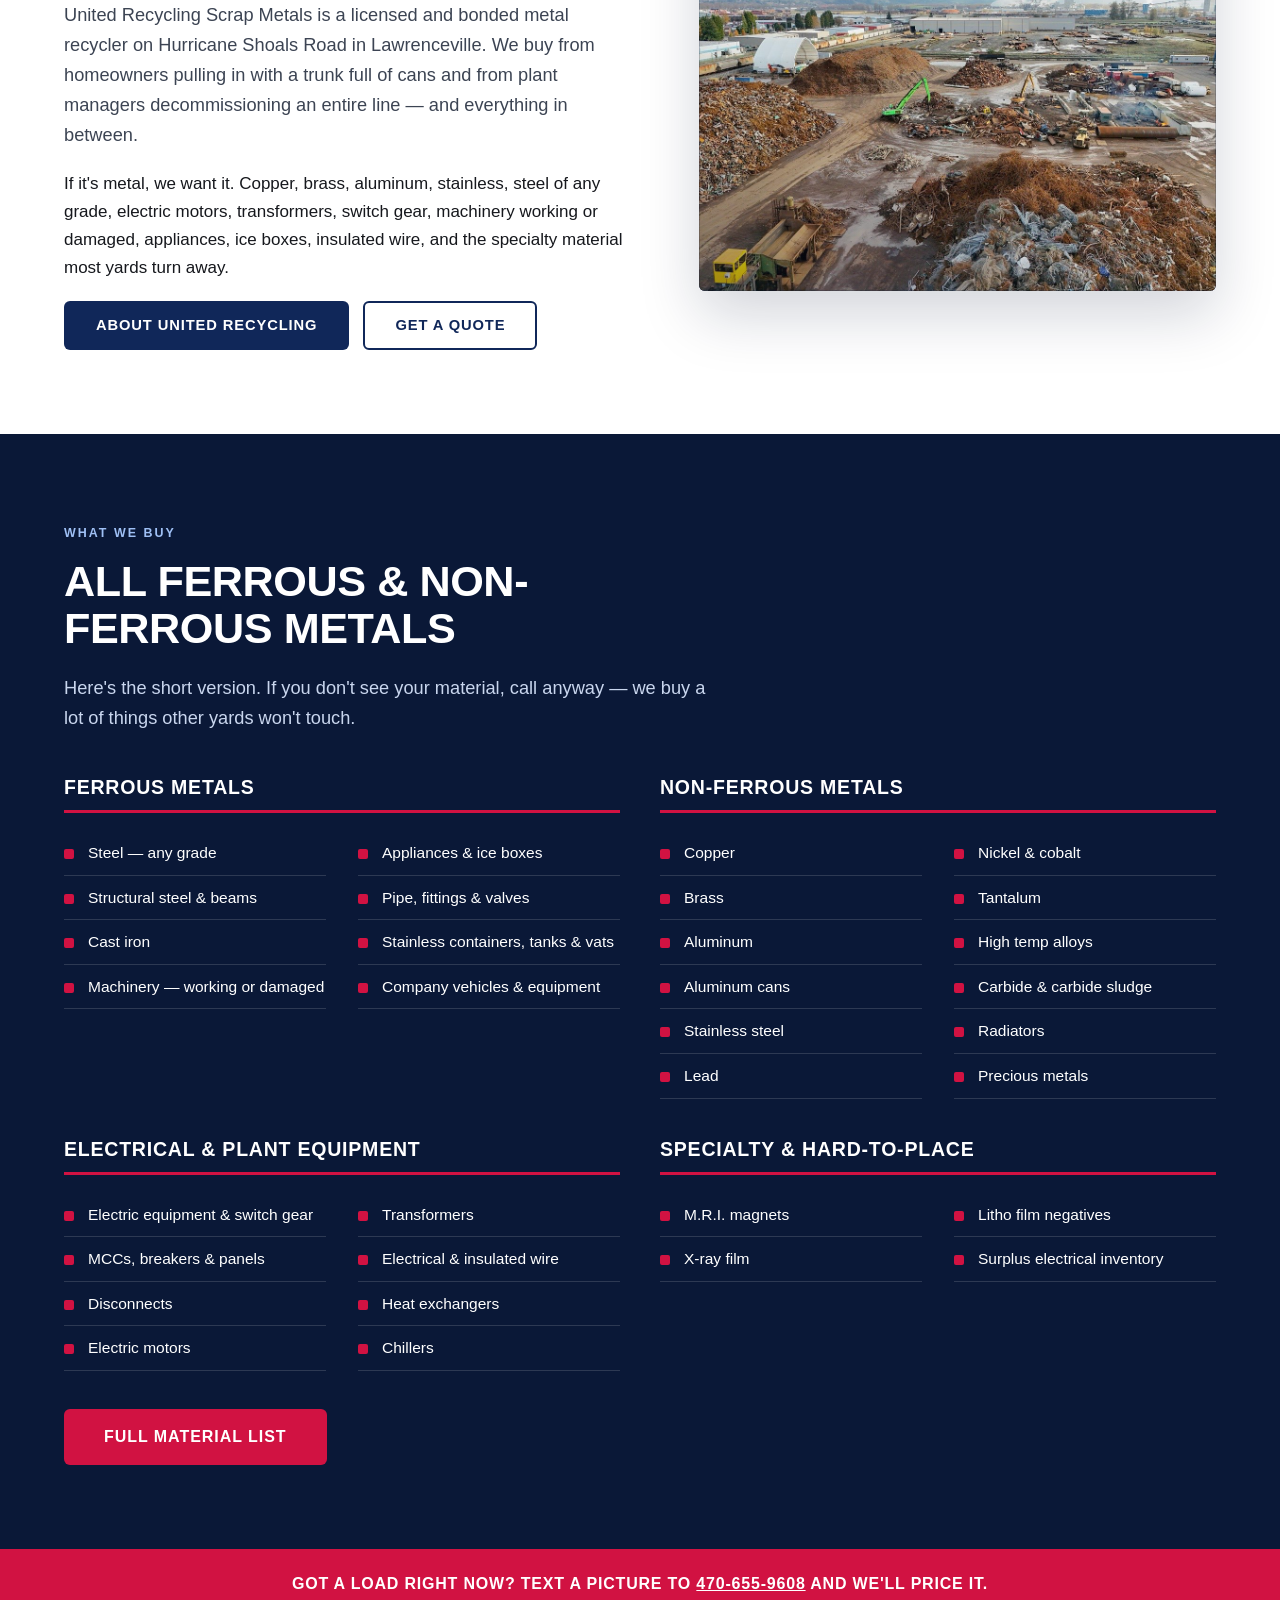
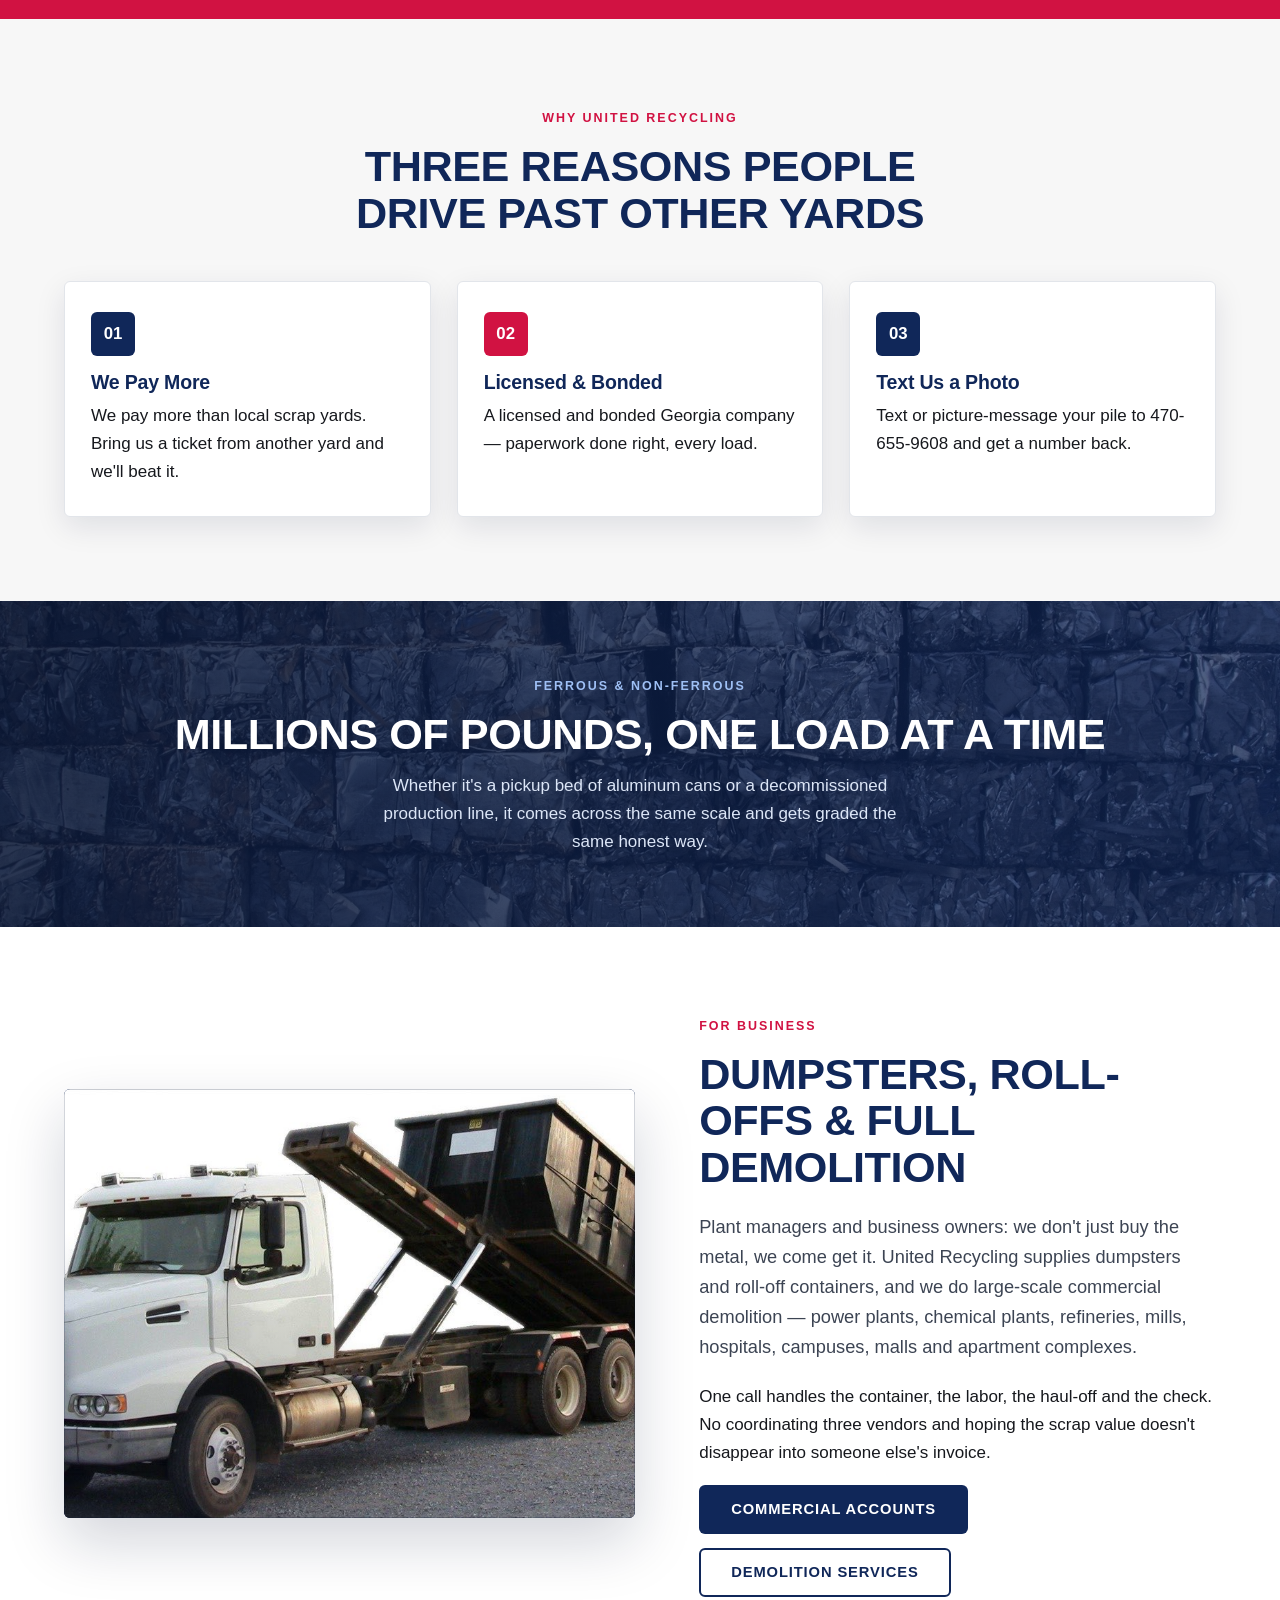
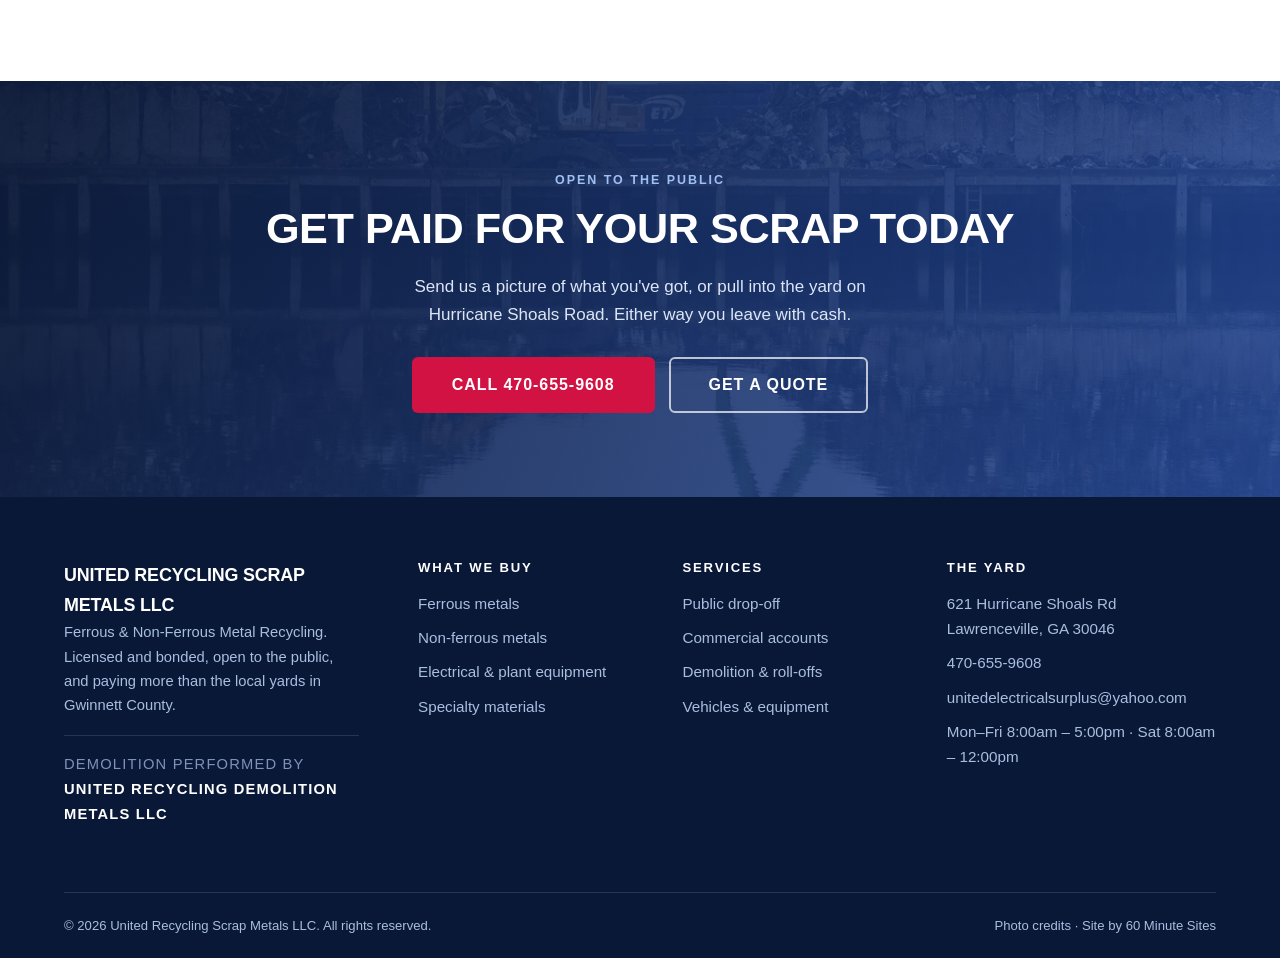
==== commit 5e8c6a8a: "Add United Recycling Demolition Metals LLC as the demolition division Gus's wording on 8/17: he want" ====
--- a/index.html
+++ b/index.html
@@ -227,6 +227,7 @@
       <div class="foot-brand">
         <span class="brand-name">United Recycling Scrap Metals LLC</span>
         <p>Ferrous &amp; Non-Ferrous Metal Recycling. Licensed and bonded, open to the public, and paying more than the local yards in Gwinnett County.</p>
+        <p class="foot-division">Demolition performed by<br><a href="demolition.html">United Recycling Demolition Metals LLC</a></p>
       </div>
       <div>
         <h4>What We Buy</h4>
--- a/assets/css/site.css
+++ b/assets/css/site.css
@@ -369,3 +369,50 @@
   .partner{grid-template-columns:1fr}
   .partner-tag{padding:14px}
 }
+
+
+/* ---------- demolition division lockup ---------- */
+.division{
+  position:relative;overflow:hidden;text-align:center;color:#fff;
+  background:var(--navy-deep);padding:76px 0;
+  border-top:5px solid var(--red);border-bottom:5px solid var(--red);
+}
+.division::before{content:"";position:absolute;inset:0;
+  background:url("../img/demolition.jpg") center 45%/cover no-repeat;filter:grayscale(.6)}
+.division::after{content:"";position:absolute;inset:0;
+  background:linear-gradient(100deg,rgba(10,24,55,.95),rgba(16,39,89,.90))}
+.division .wrap{position:relative;z-index:2}
+.division-eyebrow{
+  display:inline-block;font-size:.76rem;font-weight:800;letter-spacing:.2em;
+  text-transform:uppercase;color:#9FC0F5;margin-bottom:20px;
+}
+.division-lockup{
+  display:flex;align-items:center;justify-content:center;gap:18px;
+  flex-wrap:wrap;margin-bottom:14px;
+}
+.division-mark{
+  width:60px;height:60px;border-radius:50%;flex:0 0 auto;
+  background:var(--navy);color:#fff;display:grid;place-items:center;
+  font-weight:900;font-size:1.35rem;letter-spacing:-.02em;border:3px solid var(--red);
+}
+.division-name{
+  font-weight:900;text-transform:uppercase;letter-spacing:-.01em;line-height:1.05;
+  font-size:clamp(1.5rem,3.4vw,2.6rem);color:#fff;max-width:18ch;text-align:left;
+}
+.division-parent{
+  font-size:.86rem;font-weight:700;letter-spacing:.1em;text-transform:uppercase;
+  color:#9FC0F5;margin:0 0 18px;
+}
+.division-blurb{color:#DCE6F7;max-width:56ch;margin:0 auto 28px;font-size:1.06rem}
+.division .btn-row{justify-content:center}
+
+@media (max-width:640px){
+  .division{padding:56px 0}
+  .division-name{text-align:center;max-width:none}
+}
+
+.foot-division{
+  margin-top:18px;padding-top:16px;border-top:1px solid rgba(255,255,255,.12);
+  font-size:.8rem;letter-spacing:.08em;text-transform:uppercase;color:#7E93B8;line-height:1.7;
+}
+.foot-division a{color:#fff;font-weight:800}
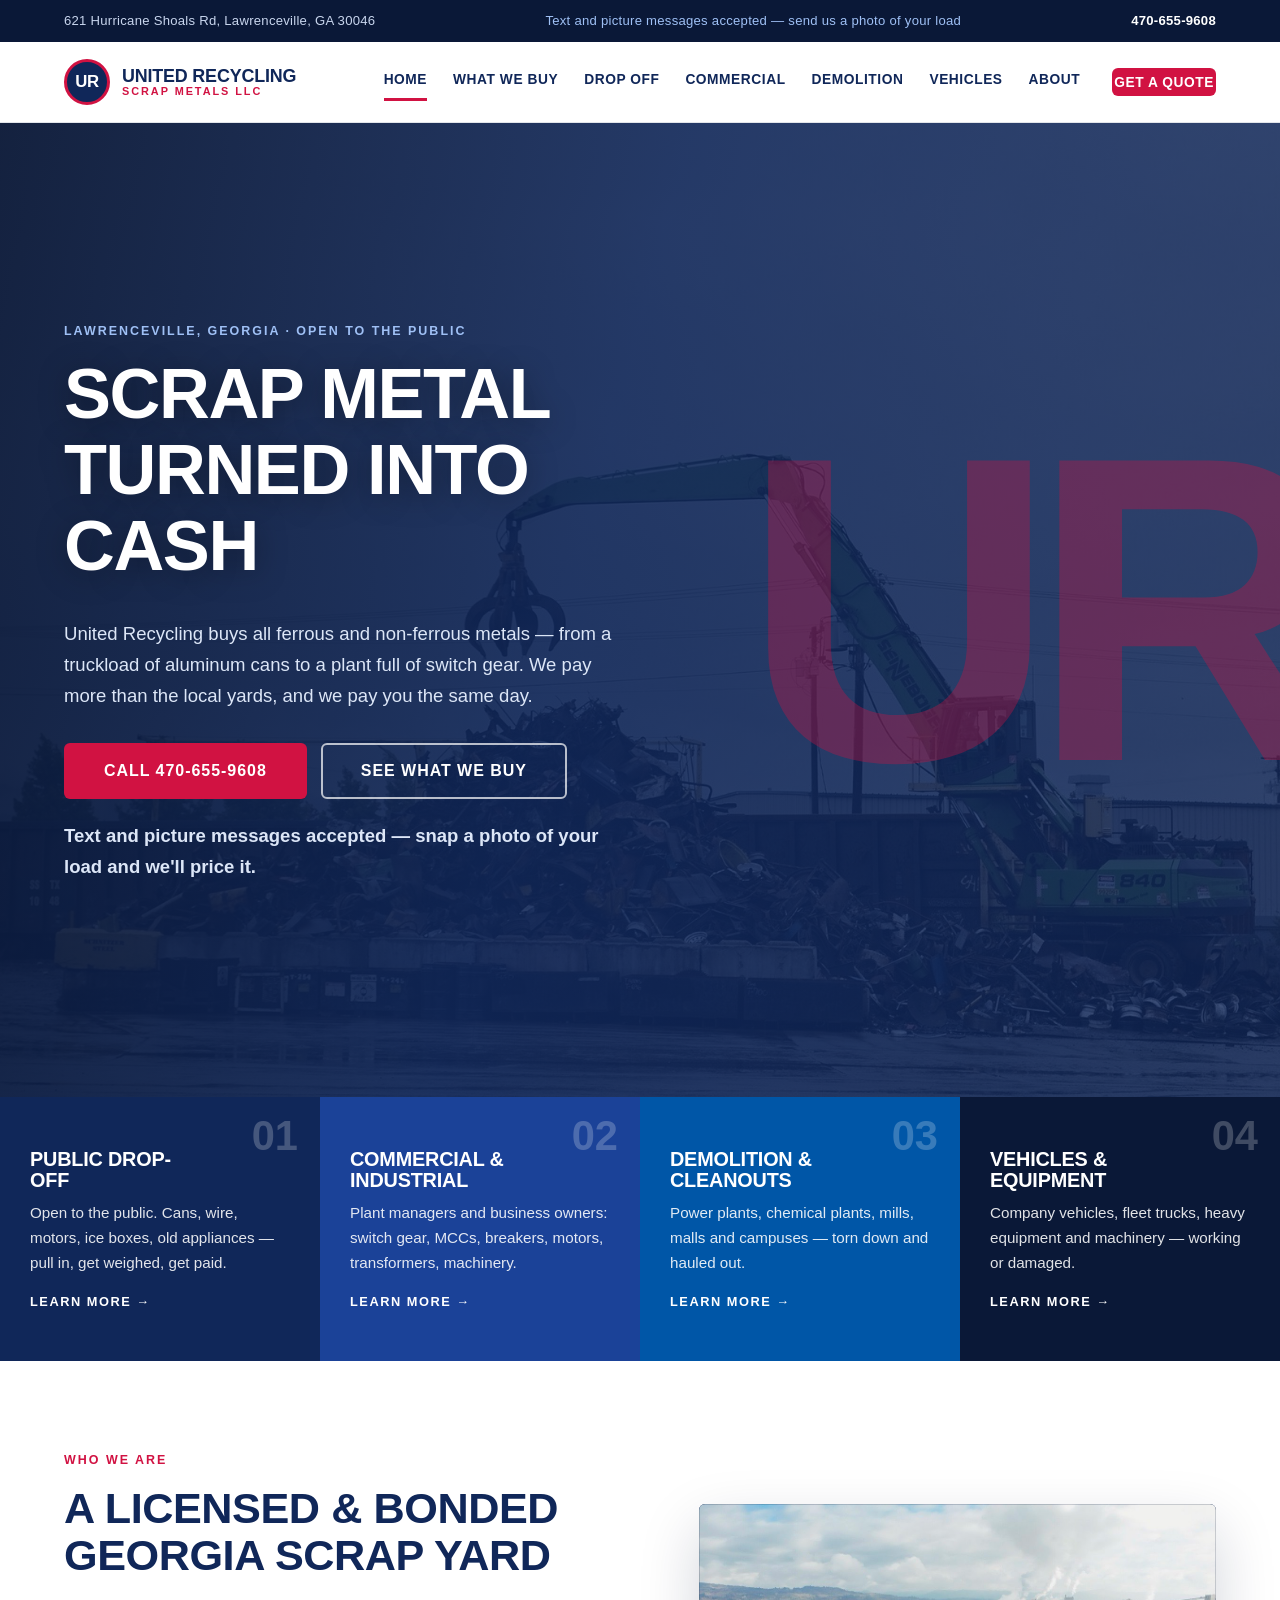
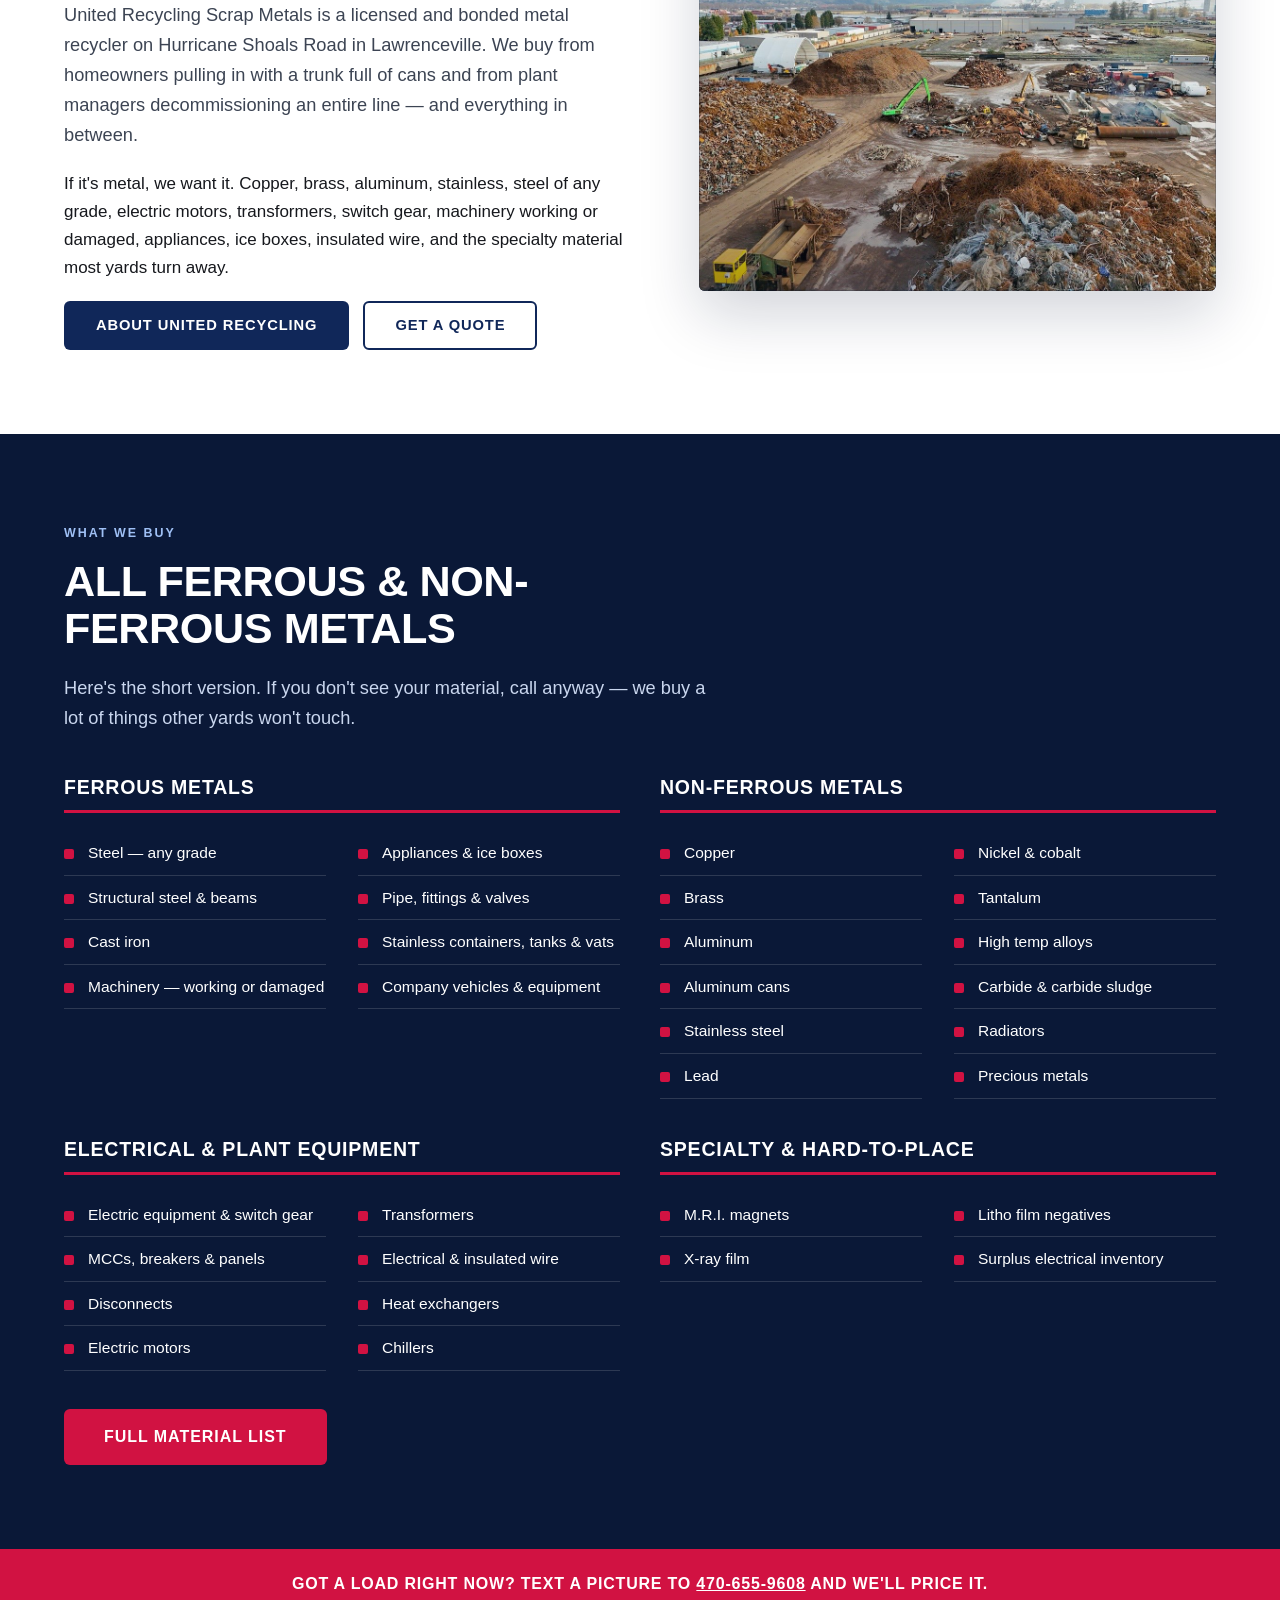
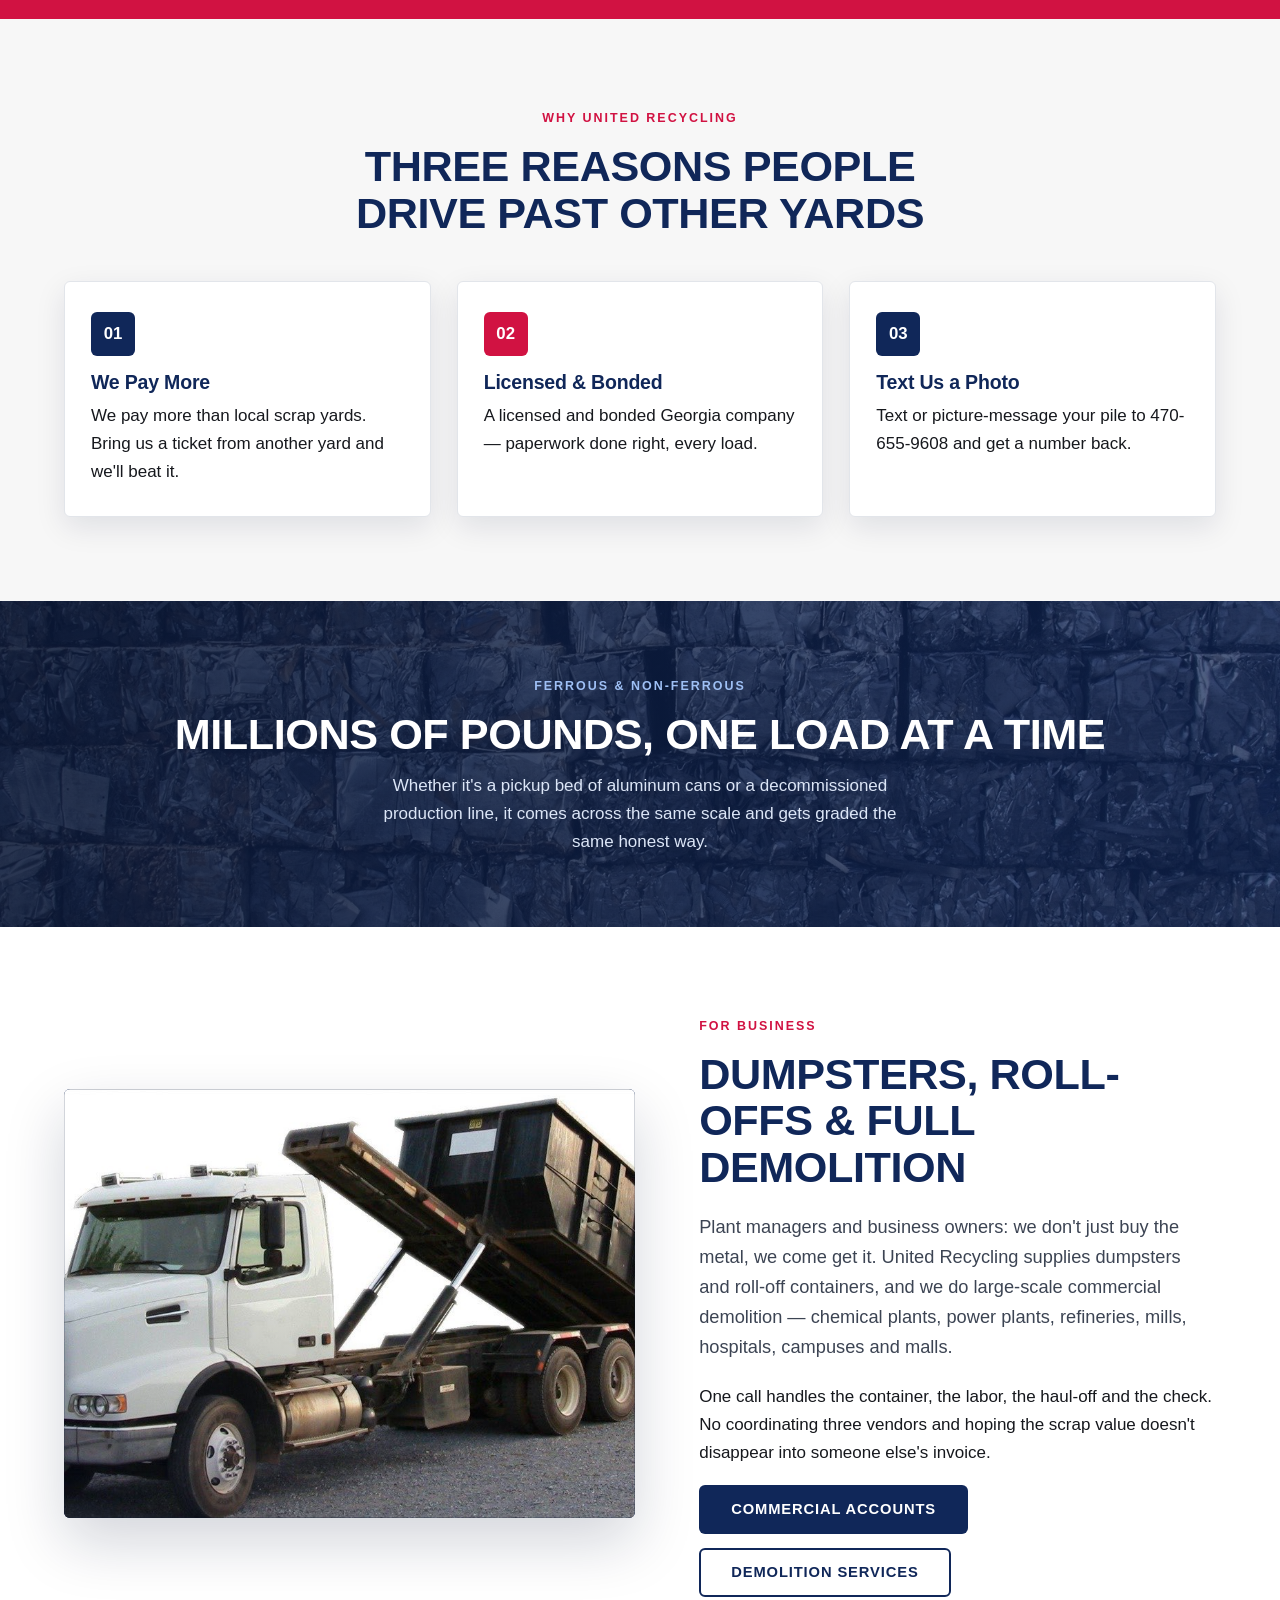
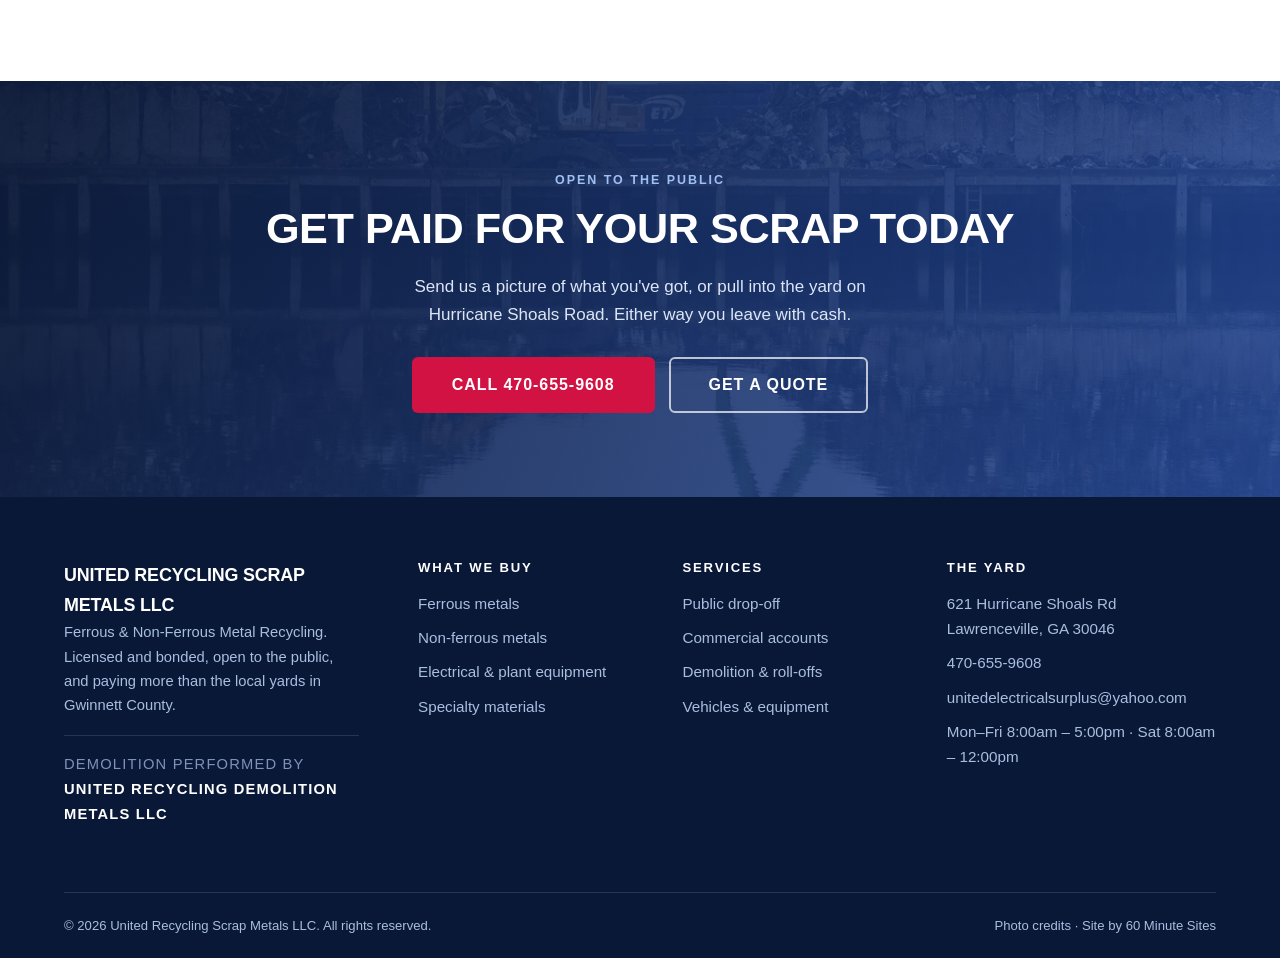
==== commit 7e6226f9: "Lead homepage demolition copy with chemical plants, drop apartments Chemical plants was already in t" ====
--- a/index.html
+++ b/index.html
@@ -199,7 +199,7 @@
     <div>
       <span class="eyebrow">For business</span>
       <h2>Dumpsters, Roll-Offs &amp; Full Demolition</h2>
-      <p class="lede">Plant managers and business owners: we don't just buy the metal, we come get it. United Recycling supplies dumpsters and roll-off containers, and we do large-scale commercial demolition &mdash; power plants, chemical plants, refineries, mills, hospitals, campuses, malls and apartment complexes.</p>
+      <p class="lede">Plant managers and business owners: we don't just buy the metal, we come get it. United Recycling supplies dumpsters and roll-off containers, and we do large-scale commercial demolition &mdash; chemical plants, power plants, refineries, mills, hospitals, campuses and malls.</p>
       <p>One call handles the container, the labor, the haul-off and the check. No coordinating three vendors and hoping the scrap value doesn't disappear into someone else's invoice.</p>
       <div class="btn-row">
         <a class="btn btn-navy" href="commercial.html">Commercial Accounts</a>
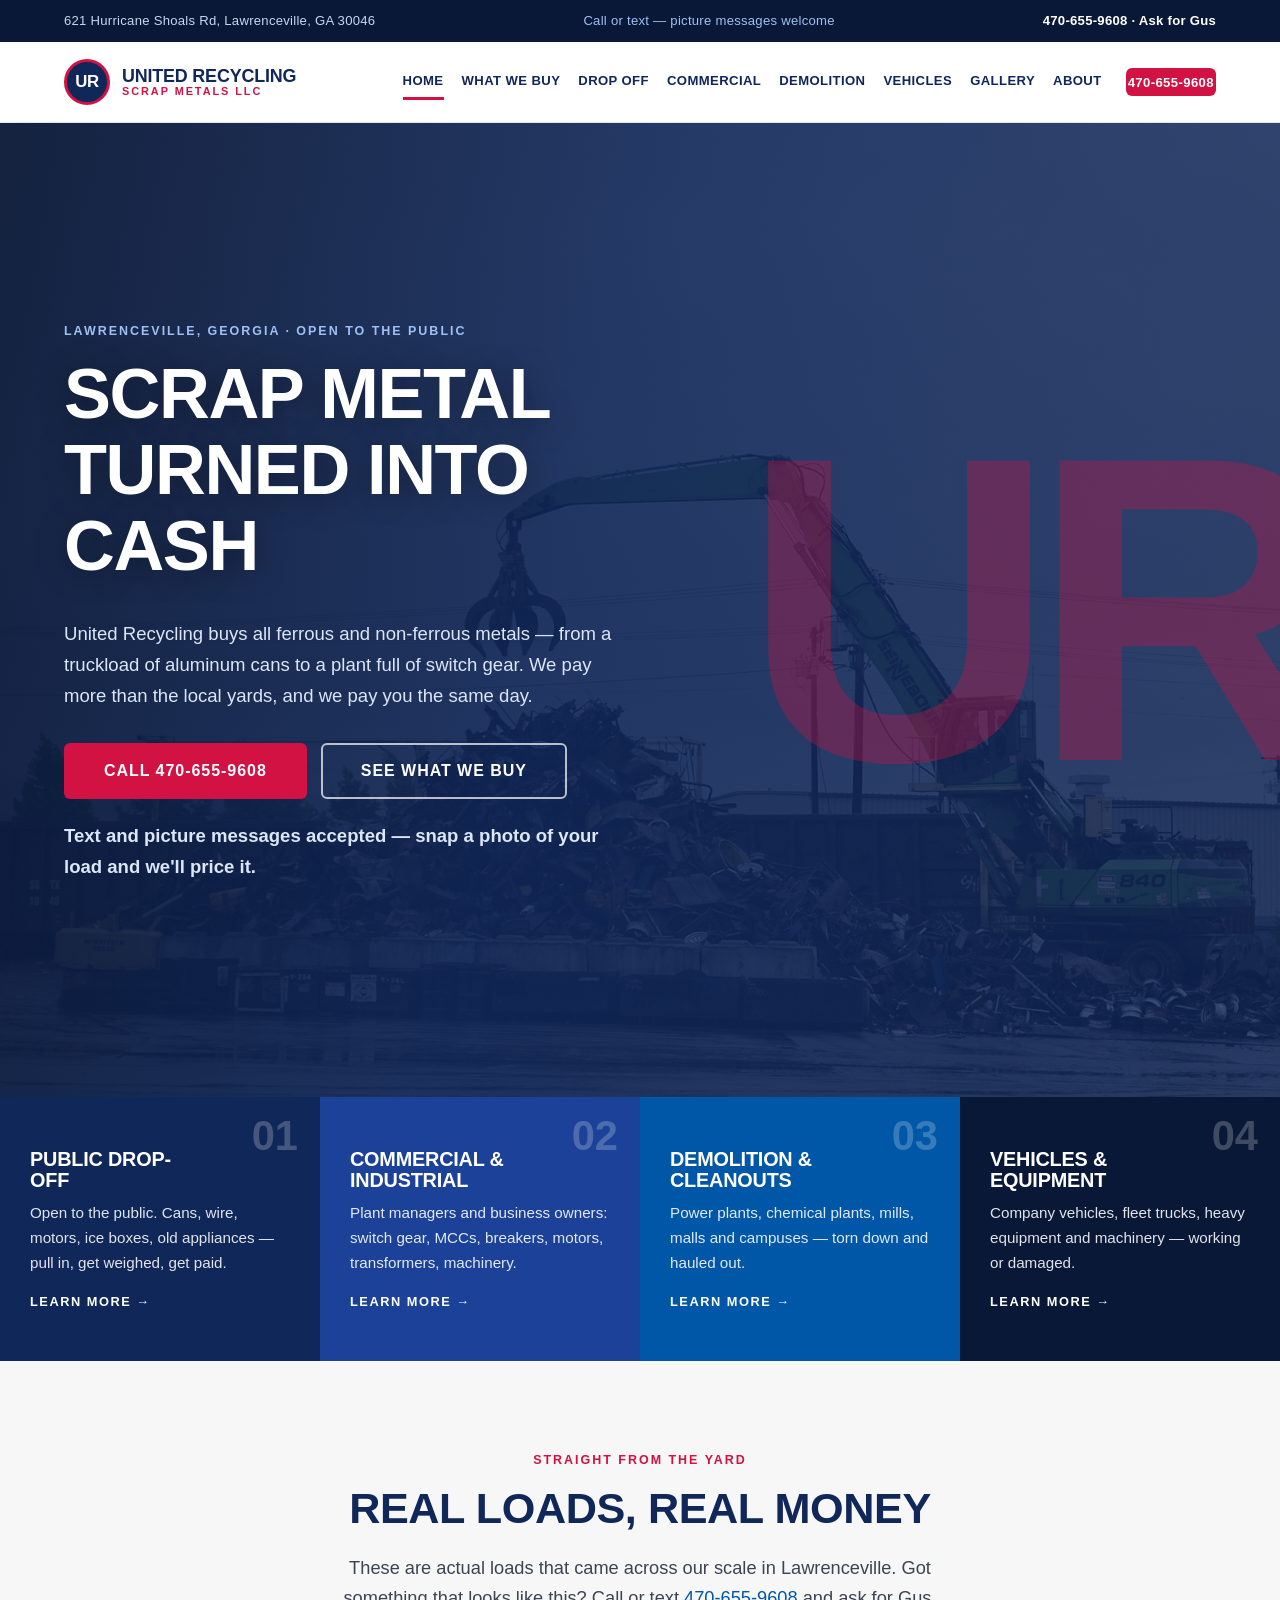
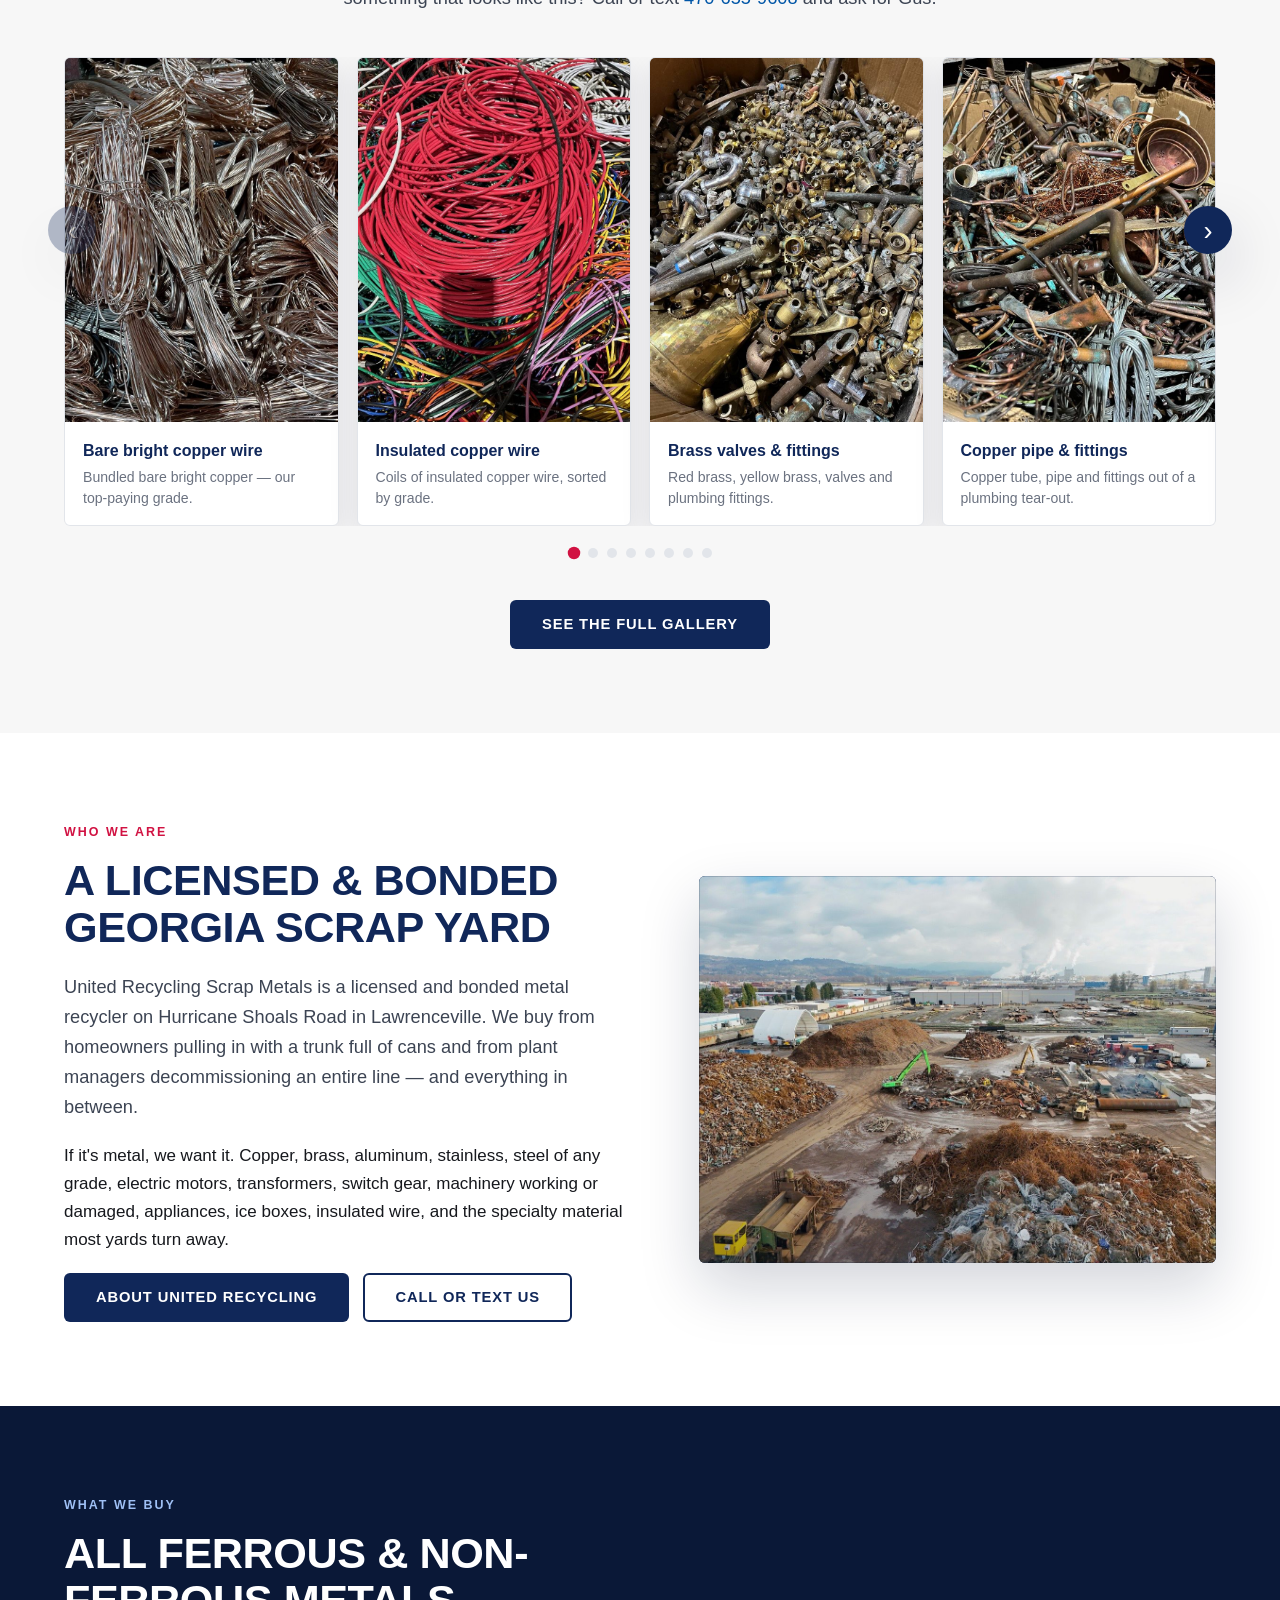
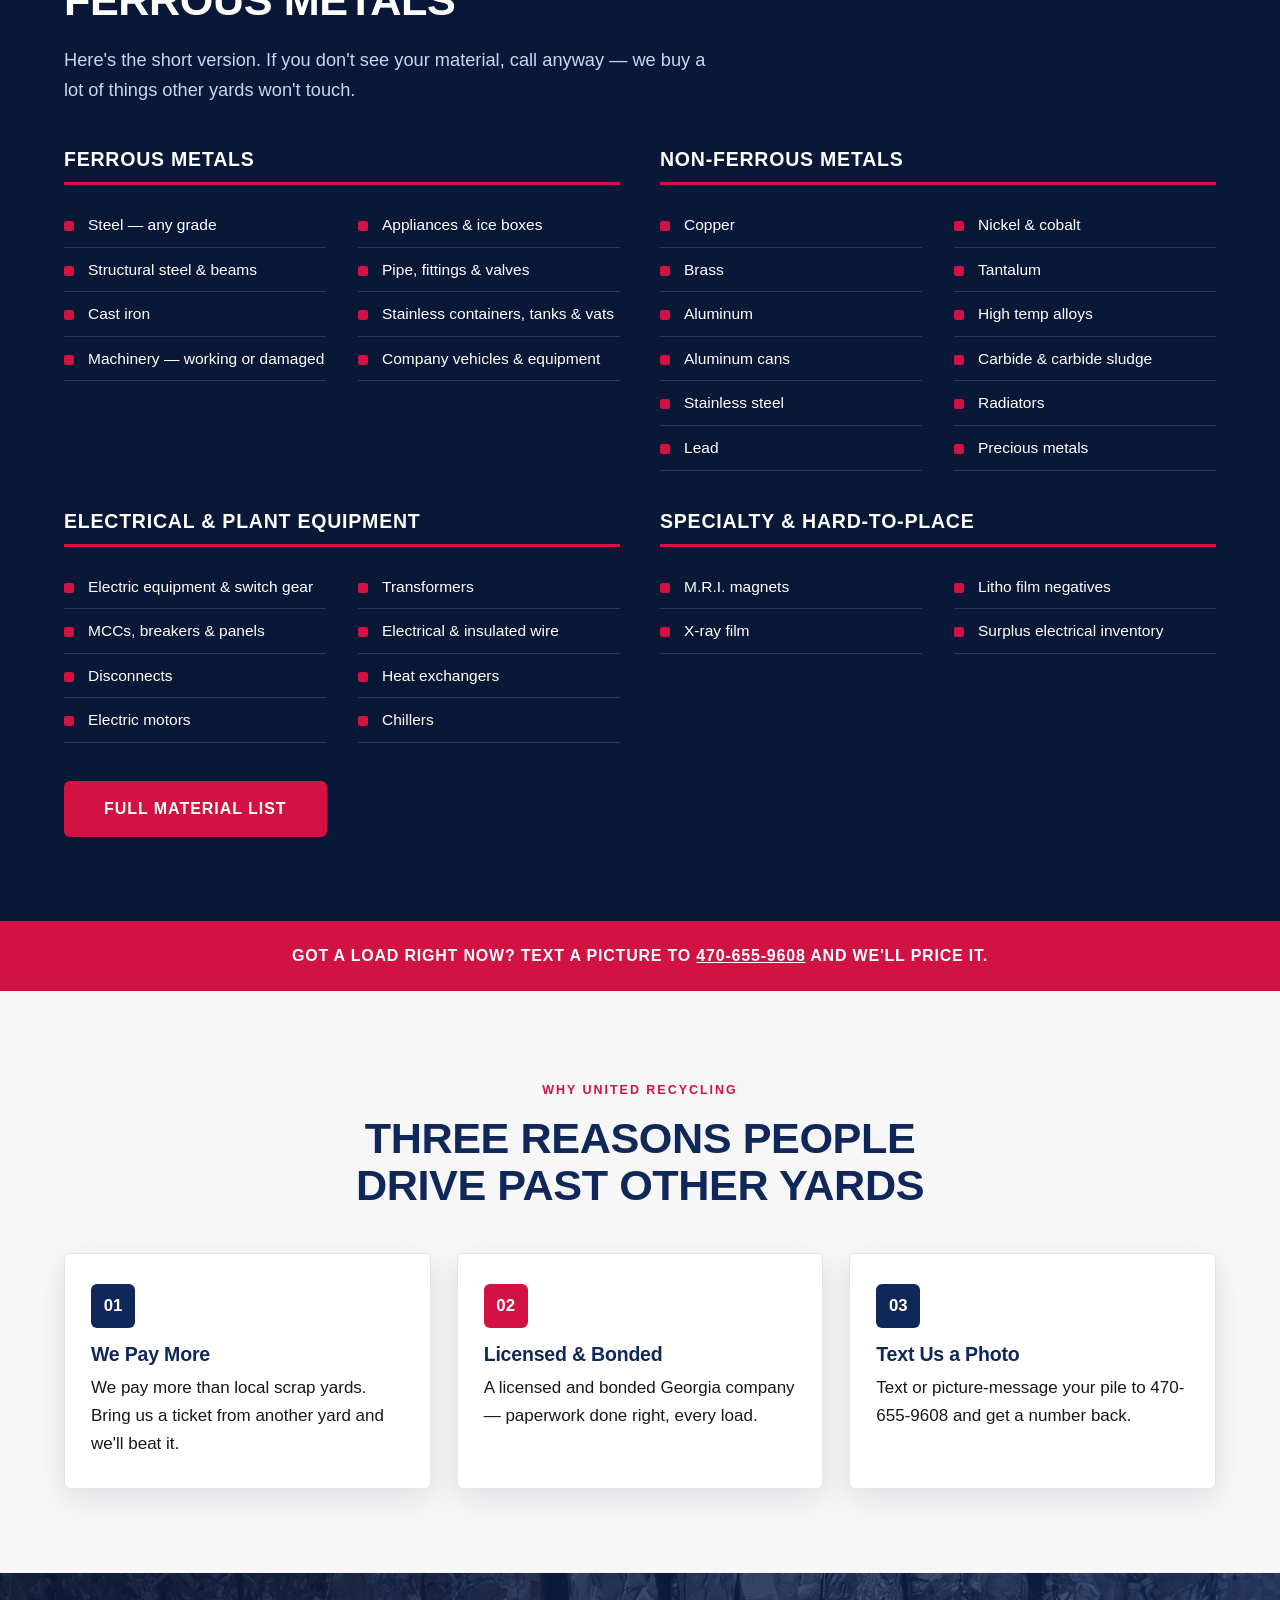
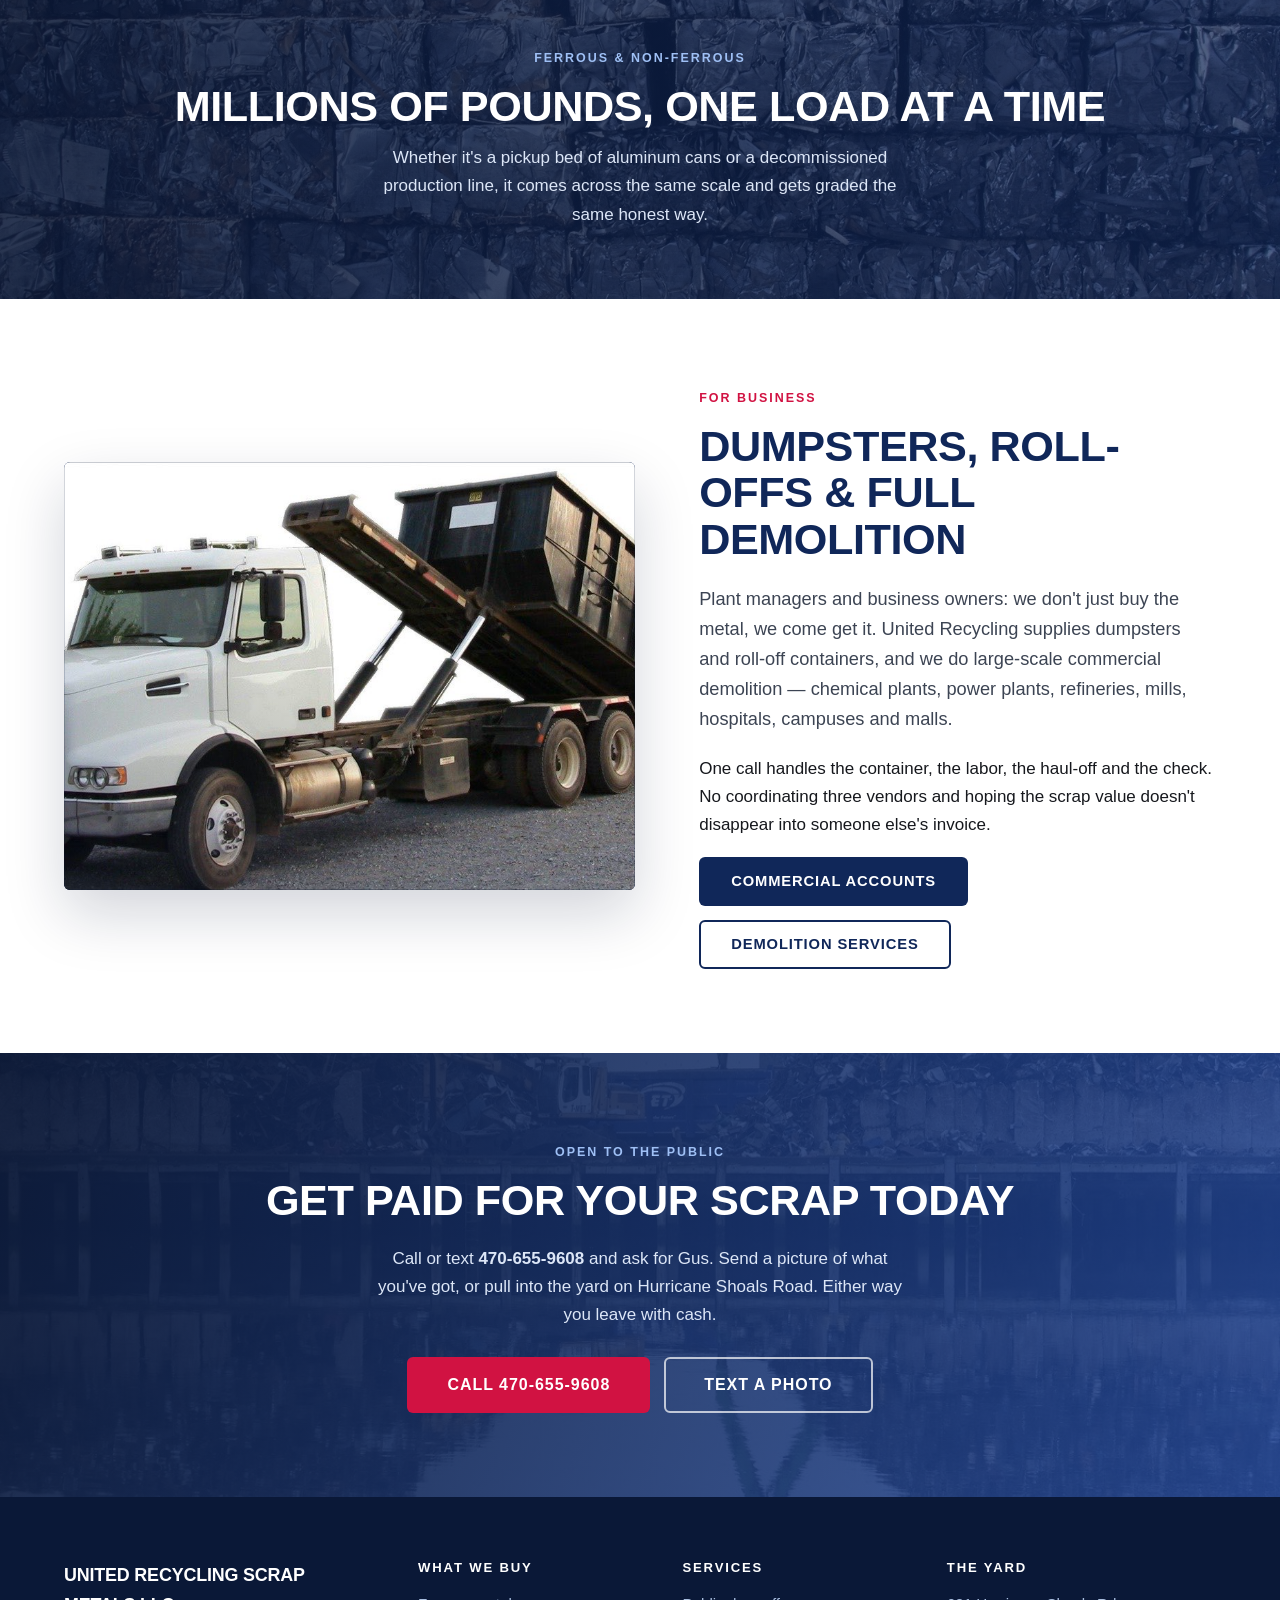
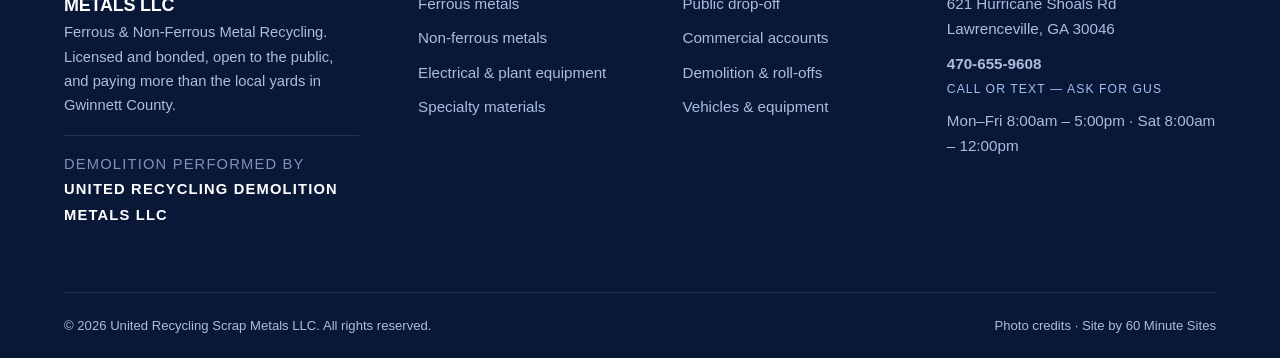
==== commit c2827a0e: "Phone-only contact, client photo gallery, Ask for Gus Client signed 9/25 ($50/mo). Three changes he " ====
--- a/index.html
+++ b/index.html
@@ -16,7 +16,6 @@
   "@type":"RecyclingCenter",
   "name":"United Recycling Scrap Metals LLC",
   "telephone":"470-655-9608",
-  "email":"unitedelectricalsurplus@yahoo.com",
   "address":{
     "@type":"PostalAddress",
     "streetAddress":"621 Hurricane Shoals Rd",
@@ -32,8 +31,8 @@
 <div class="topbar">
   <div class="wrap">
     <span>621 Hurricane Shoals Rd, Lawrenceville, GA 30046</span>
-    <span class="tb-note">Text and picture messages accepted &mdash; send us a photo of your load</span>
-    <span><a href="tel:+14706559608">470-655-9608</a></span>
+    <span class="tb-note">Call or text &mdash; picture messages welcome</span>
+    <span><a href="tel:+14706559608">470-655-9608</a> <b class="tb-ask">&middot; Ask for Gus</b></span>
   </div>
 </div>
 <header class="site-header">
@@ -53,8 +52,9 @@
     <a href="commercial.html">Commercial</a>
     <a href="demolition.html">Demolition</a>
     <a href="vehicles.html">Vehicles</a>
+    <a href="gallery.html">Gallery</a>
     <a href="about.html">About</a>
-      <a class="btn btn-red" href="contact.html">Get a Quote</a>
+      <a class="btn btn-red nav-call" href="tel:+14706559608">470-655-9608</a>
     </nav>
   </div>
 </header>
@@ -79,6 +79,88 @@
   <a class="pillar" href="vehicles.html"><span class="pill-num">04</span><h3>Vehicles &amp; Equipment</h3><p>Company vehicles, fleet trucks, heavy equipment and machinery — working or damaged.</p><span class="pill-go">Learn more &rarr;</span></a>
 </div>
 
+
+<section class="sec-gray">
+  <div class="wrap">
+    <div class="sec-head center">
+      <span class="eyebrow">Straight from the yard</span>
+      <h2>Real Loads, Real Money</h2>
+      <p class="lede center" style="margin:0 auto">These are actual loads that came across our
+      scale in Lawrenceville. Got something that looks like this? Call or text
+      <a href="tel:+14706559608">470-655-9608</a> and ask for Gus.</p>
+    </div>
+    <div class="cara" data-carousel>
+  <button class="cara-nav cara-prev" type="button" aria-label="Previous photos">&#8249;</button>
+  <div class="cara-viewport">
+    <ul class="cara-track">
+      <li class="cara-slide" role="group" aria-roledescription="slide" aria-label="1 of 8">
+        <figure>
+          <img src="assets/img/gallery/bare-bright-copper.jpg" alt="Bare bright copper wire at United Recycling Scrap Metals" loading="lazy" width="750" height="1000">
+          <figcaption><strong>Bare bright copper wire</strong><span>Bundled bare bright copper — our top-paying grade.</span></figcaption>
+        </figure>
+      </li>
+      <li class="cara-slide" role="group" aria-roledescription="slide" aria-label="2 of 8">
+        <figure>
+          <img src="assets/img/gallery/wire-red-coils.jpg" alt="Insulated copper wire at United Recycling Scrap Metals" loading="lazy" width="750" height="1000">
+          <figcaption><strong>Insulated copper wire</strong><span>Coils of insulated copper wire, sorted by grade.</span></figcaption>
+        </figure>
+      </li>
+      <li class="cara-slide" role="group" aria-roledescription="slide" aria-label="3 of 8">
+        <figure>
+          <img src="assets/img/gallery/brass-valves-fittings.jpg" alt="Brass valves &amp; fittings at United Recycling Scrap Metals" loading="lazy" width="750" height="1000">
+          <figcaption><strong>Brass valves &amp; fittings</strong><span>Red brass, yellow brass, valves and plumbing fittings.</span></figcaption>
+        </figure>
+      </li>
+      <li class="cara-slide" role="group" aria-roledescription="slide" aria-label="4 of 8">
+        <figure>
+          <img src="assets/img/gallery/copper-pipe-fittings.jpg" alt="Copper pipe &amp; fittings at United Recycling Scrap Metals" loading="lazy" width="750" height="1000">
+          <figcaption><strong>Copper pipe &amp; fittings</strong><span>Copper tube, pipe and fittings out of a plumbing tear-out.</span></figcaption>
+        </figure>
+      </li>
+      <li class="cara-slide" role="group" aria-roledescription="slide" aria-label="5 of 8">
+        <figure>
+          <img src="assets/img/gallery/alternators-motors.jpg" alt="Alternators &amp; motors at United Recycling Scrap Metals" loading="lazy" width="750" height="1000">
+          <figcaption><strong>Alternators &amp; motors</strong><span>Alternators, starters and small electric motors.</span></figcaption>
+        </figure>
+      </li>
+      <li class="cara-slide" role="group" aria-roledescription="slide" aria-label="6 of 8">
+        <figure>
+          <img src="assets/img/gallery/circuit-boards.jpg" alt="Circuit boards &amp; e-scrap at United Recycling Scrap Metals" loading="lazy" width="750" height="1000">
+          <figcaption><strong>Circuit boards &amp; e-scrap</strong><span>Boards, power supplies and heat sinks — we grade these too.</span></figcaption>
+        </figure>
+      </li>
+      <li class="cara-slide" role="group" aria-roledescription="slide" aria-label="7 of 8">
+        <figure>
+          <img src="assets/img/gallery/heavy-cable.jpg" alt="Heavy cable at United Recycling Scrap Metals" loading="lazy" width="750" height="1000">
+          <figcaption><strong>Heavy cable</strong><span>Heavy gauge insulated cable off a commercial job.</span></figcaption>
+        </figure>
+      </li>
+      <li class="cara-slide" role="group" aria-roledescription="slide" aria-label="8 of 8">
+        <figure>
+          <img src="assets/img/gallery/insulated-wire-black.jpg" alt="Insulated wire at United Recycling Scrap Metals" loading="lazy" width="750" height="1000">
+          <figcaption><strong>Insulated wire</strong><span>Black jacketed wire, ready for the scale.</span></figcaption>
+        </figure>
+      </li>
+    </ul>
+  </div>
+  <button class="cara-nav cara-next" type="button" aria-label="Next photos">&#8250;</button>
+  <div class="cara-dots">
+      <button class="cara-dot" type="button" data-go="0" aria-label="Go to slide 1"></button>
+      <button class="cara-dot" type="button" data-go="1" aria-label="Go to slide 2"></button>
+      <button class="cara-dot" type="button" data-go="2" aria-label="Go to slide 3"></button>
+      <button class="cara-dot" type="button" data-go="3" aria-label="Go to slide 4"></button>
+      <button class="cara-dot" type="button" data-go="4" aria-label="Go to slide 5"></button>
+      <button class="cara-dot" type="button" data-go="5" aria-label="Go to slide 6"></button>
+      <button class="cara-dot" type="button" data-go="6" aria-label="Go to slide 7"></button>
+      <button class="cara-dot" type="button" data-go="7" aria-label="Go to slide 8"></button>
+  </div>
+</div>
+
+    <div class="center" style="margin-top:34px">
+      <a class="btn btn-navy" href="gallery.html">See The Full Gallery</a>
+    </div>
+  </div>
+</section>
 
 <section>
   <div class="wrap split">
@@ -89,7 +171,7 @@
       <p>If it's metal, we want it. Copper, brass, aluminum, stainless, steel of any grade, electric motors, transformers, switch gear, machinery working or damaged, appliances, ice boxes, insulated wire, and the specialty material most yards turn away.</p>
       <div class="btn-row">
         <a class="btn btn-navy" href="about.html">About United Recycling</a>
-        <a class="btn btn-outline" href="contact.html">Get a Quote</a>
+        <a class="btn btn-outline" href="contact.html">Call Or Text Us</a>
       </div>
     </div>
     <div class="split-media"><img src="assets/img/yard-aerial.jpg" alt="Scrap metal recycling yard with material handler sorting ferrous and non-ferrous piles" loading="lazy" width="1200" height="820"></div>
@@ -213,10 +295,10 @@
   <div class="wrap">
     <span class="eyebrow eyebrow-light">Open to the public</span>
     <h2>Get Paid For Your Scrap Today</h2>
-    <p>Send us a picture of what you've got, or pull into the yard on Hurricane Shoals Road. Either way you leave with cash.</p>
+    <p>Call or text <b>470-655-9608</b> and ask for Gus. Send a picture of what you've got, or pull into the yard on Hurricane Shoals Road. Either way you leave with cash.</p>
     <div class="btn-row">
       <a class="btn btn-red btn-lg" href="tel:+14706559608">Call 470-655-9608</a>
-      <a class="btn btn-ghost btn-lg" href="contact.html">Get a Quote</a>
+      <a class="btn btn-ghost btn-lg" href="sms:+14706559608">Text A Photo</a>
     </div>
   </div>
 </section>
@@ -251,8 +333,8 @@
         <h4>The Yard</h4>
         <ul>
           <li><a href="https://maps.google.com/?q=621+Hurricane+Shoals+Rd+Lawrenceville+GA+30046" target="_blank" rel="noopener">621 Hurricane Shoals Rd<br>Lawrenceville, GA 30046</a></li>
-          <li><a href="tel:+14706559608">470-655-9608</a></li>
-          <li><a href="mailto:unitedelectricalsurplus@yahoo.com">unitedelectricalsurplus@yahoo.com</a></li>
+          <li><a class="foot-phone" href="tel:+14706559608">470-655-9608</a>
+              <span class="foot-ask">Call or text &mdash; ask for Gus</span></li>
           <li>Mon–Fri 8:00am – 5:00pm · Sat 8:00am – 12:00pm</li>
         </ul>
       </div>
@@ -270,6 +352,56 @@
   var open = n.classList.toggle('open');
   t.setAttribute('aria-expanded', open);
 });
+
+/* Carousel: a scroll-snap strip. Buttons and dots drive scrollLeft, and the active
+   dot is derived from scroll position, so touch swipes and button clicks stay in
+   sync. With JS off it's still a usable horizontal scroller. */
+document.querySelectorAll('[data-carousel]').forEach(function(car){
+  var track = car.querySelector('.cara-track'),
+      slides = car.querySelectorAll('.cara-slide'),
+      dots = car.querySelectorAll('.cara-dot'),
+      prev = car.querySelector('.cara-prev'),
+      next = car.querySelector('.cara-next');
+  if(!track || !slides.length) return;
+
+  function step(){
+    var a = slides[0].getBoundingClientRect(),
+        b = slides.length > 1 ? slides[1].getBoundingClientRect() : null;
+    return b ? (b.left - a.left) : (a.width + 18);
+  }
+  function perView(){
+    return Math.max(1, Math.round(track.clientWidth / step()));
+  }
+  function index(){
+    return Math.round(track.scrollLeft / step());
+  }
+  function sync(){
+    var i = index(), max = slides.length - perView();
+    dots.forEach(function(d, di){ d.classList.toggle('is-on', di === i); });
+    if(prev) prev.disabled = i <= 0;
+    if(next) next.disabled = i >= max;
+  }
+  function go(i){
+    var max = slides.length - perView();
+    i = Math.max(0, Math.min(i, max));
+    track.scrollTo({ left: i * step(), behavior: 'smooth' });
+  }
+
+  if(prev) prev.addEventListener('click', function(){ go(index() - perView()); });
+  if(next) next.addEventListener('click', function(){ go(index() + perView()); });
+  dots.forEach(function(d){
+    d.addEventListener('click', function(){ go(parseInt(d.dataset.go, 10)); });
+  });
+
+  var tick;
+  track.addEventListener('scroll', function(){
+    clearTimeout(tick); tick = setTimeout(sync, 90);
+  });
+  window.addEventListener('resize', function(){
+    clearTimeout(tick); tick = setTimeout(sync, 150);
+  });
+  sync();
+});
 </script>
 </body>
 </html>
--- a/assets/css/site.css
+++ b/assets/css/site.css
@@ -92,10 +92,11 @@
 .brand-name{font-weight:900;font-size:1.12rem;color:var(--navy);text-transform:uppercase;letter-spacing:-.01em}
 .brand-sub{font-size:.68rem;font-weight:700;letter-spacing:.18em;text-transform:uppercase;color:var(--red)}
 
-.nav{margin-left:auto;display:flex;align-items:center;gap:26px}
+.nav{margin-left:auto;display:flex;align-items:center;gap:18px}
 .nav a{
-  color:var(--navy);font-weight:700;font-size:.86rem;text-transform:uppercase;
-  letter-spacing:.04em;text-decoration:none;padding:6px 0;border-bottom:3px solid transparent;
+  color:var(--navy);font-weight:700;font-size:.82rem;text-transform:uppercase;
+  letter-spacing:.03em;text-decoration:none;padding:6px 0;border-bottom:3px solid transparent;
+  white-space:nowrap;
 }
 .nav a:hover,.nav a.active{text-decoration:none;border-bottom-color:var(--red)}
 .nav a.btn{margin-left:6px;border-bottom:0;color:#fff}
@@ -182,6 +183,7 @@
   background:var(--navy);aspect-ratio:4/3;
 }
 .split-media img{width:100%;height:100%;object-fit:cover;display:block}
+.split-media img[width]{height:100%}
 /* thin brand edge so photos read as part of the system, not pasted in */
 .split-media::after{
   content:"";position:absolute;inset:0;pointer-events:none;
@@ -283,7 +285,7 @@
   .foot-grid{grid-template-columns:repeat(2,1fr)}
   .split{gap:40px}
 }
-@media (max-width:820px){
+@media (max-width:1100px){
   .nav{display:none;position:absolute;top:100%;left:0;right:0;background:#fff;flex-direction:column;align-items:stretch;gap:0;padding:8px 24px 20px;box-shadow:var(--shadow-lg)}
   .nav.open{display:flex}
   .nav a{padding:14px 0;border-bottom:1px solid var(--gray-200)}
@@ -416,3 +418,113 @@
   font-size:.8rem;letter-spacing:.08em;text-transform:uppercase;color:#7E93B8;line-height:1.7;
 }
 .foot-division a{color:#fff;font-weight:800}
+
+/* ================= phone-first contact (no forms, no email) ================= */
+.tb-ask{color:#fff;font-weight:800}
+.nav a.btn.nav-call{white-space:nowrap}
+
+.foot-phone{font-weight:800}
+.foot-ask{
+  display:block;font-size:.76rem;letter-spacing:.09em;text-transform:uppercase;
+  color:#9FC0F5;margin-top:3px;
+}
+
+/* big call box — the contact page is now one instruction */
+.callbox{
+  max-width:760px;margin:0 auto;text-align:center;background:#fff;
+  border:1px solid var(--gray-200);border-top:6px solid var(--red);
+  border-radius:var(--r);padding:48px 34px;box-shadow:var(--shadow-lg);
+}
+.callbox-eyebrow{
+  display:inline-block;font-size:.78rem;font-weight:800;letter-spacing:.18em;
+  text-transform:uppercase;color:var(--red);margin-bottom:14px;
+}
+.callbox-number{
+  display:block;font-weight:900;letter-spacing:-.02em;line-height:1;
+  font-size:clamp(2.3rem,7vw,4rem);color:var(--navy);text-decoration:none;margin-bottom:10px;
+}
+.callbox-number:hover{color:var(--red);text-decoration:none}
+.callbox-ask{
+  font-weight:900;text-transform:uppercase;letter-spacing:.1em;
+  font-size:1.05rem;color:var(--red);margin:0 0 16px;
+}
+.callbox-note{color:#3C4453;max-width:48ch;margin:0 auto 26px}
+.callbox .btn-row{justify-content:center}
+.cl-sub{
+  display:block;font-size:.84rem;color:var(--gray-500);margin-top:4px;
+  font-weight:600;
+}
+
+/* ================= photo carousel ================= */
+.cara{position:relative;padding:0 0 8px}
+.cara-viewport{overflow:hidden;border-radius:var(--r)}
+.cara-track{
+  display:flex;gap:18px;margin:0;padding:0;list-style:none;
+  overflow-x:auto;scroll-snap-type:x mandatory;
+  scrollbar-width:none;-ms-overflow-style:none;
+  scroll-behavior:smooth;
+}
+.cara-track::-webkit-scrollbar{display:none}
+.cara-slide{
+  flex:0 0 calc((100% - 54px)/4);scroll-snap-align:start;min-width:0;
+}
+.cara-slide figure{margin:0;background:#fff;border:1px solid var(--gray-200);
+  border-radius:var(--r);overflow:hidden;box-shadow:var(--shadow);height:100%;
+  display:flex;flex-direction:column}
+.cara-slide img{
+  width:100%;height:auto;aspect-ratio:3/4;object-fit:cover;display:block;background:var(--navy);
+}
+.cara-slide figcaption{padding:16px 18px}
+.cara-slide figcaption strong{
+  display:block;color:var(--navy);font-size:1rem;font-weight:800;margin-bottom:3px;
+}
+.cara-slide figcaption span{display:block;font-size:.88rem;color:var(--gray-500);line-height:1.5}
+
+.cara-nav{
+  position:absolute;top:34%;transform:translateY(-50%);z-index:3;
+  width:48px;height:48px;border-radius:50%;border:0;cursor:pointer;
+  background:var(--navy);color:#fff;font-size:1.7rem;line-height:1;
+  display:grid;place-items:center;box-shadow:var(--shadow-lg);
+  transition:background .15s ease,opacity .15s ease;
+}
+.cara-nav:hover:not(:disabled){background:var(--red)}
+.cara-nav:disabled{opacity:.3;cursor:default}
+.cara-prev{left:-16px}
+.cara-next{right:-16px}
+
+.cara-dots{display:flex;justify-content:center;gap:9px;margin-top:22px}
+.cara-dot{
+  width:10px;height:10px;padding:0;border-radius:50%;border:0;cursor:pointer;
+  background:var(--gray-200);transition:background .15s ease,transform .15s ease;
+}
+.cara-dot:hover{background:#B9C2D2}
+.cara-dot.is-on{background:var(--red);transform:scale(1.25)}
+.sec-navy .cara-dot{background:rgba(255,255,255,.25)}
+.sec-navy .cara-dot.is-on{background:var(--red)}
+
+/* ================= full gallery grid ================= */
+.gal-grid{display:grid;grid-template-columns:repeat(4,1fr);gap:20px}
+.gal-item{margin:0;background:#fff;border:1px solid var(--gray-200);border-radius:var(--r);
+  overflow:hidden;box-shadow:var(--shadow);transition:transform .15s ease,box-shadow .15s ease}
+.gal-item:hover{transform:translateY(-3px);box-shadow:var(--shadow-lg)}
+.gal-item img{width:100%;height:auto;aspect-ratio:3/4;object-fit:cover;display:block;background:var(--navy)}
+.gal-item figcaption{
+  padding:13px 16px;font-size:.88rem;font-weight:700;color:var(--navy);
+}
+
+@media (max-width:1024px){
+  .cara-slide{flex:0 0 calc((100% - 36px)/3)}
+  .gal-grid{grid-template-columns:repeat(3,1fr)}
+  .cara-prev{left:-8px}
+  .cara-next{right:-8px}
+}
+@media (max-width:760px){
+  .cara-slide{flex:0 0 calc((100% - 18px)/2)}
+  .gal-grid{grid-template-columns:repeat(2,1fr)}
+  .cara-nav{display:none}
+  .callbox{padding:36px 22px}
+}
+@media (max-width:460px){
+  .cara-slide{flex:0 0 100%}
+  .gal-grid{grid-template-columns:1fr}
+}
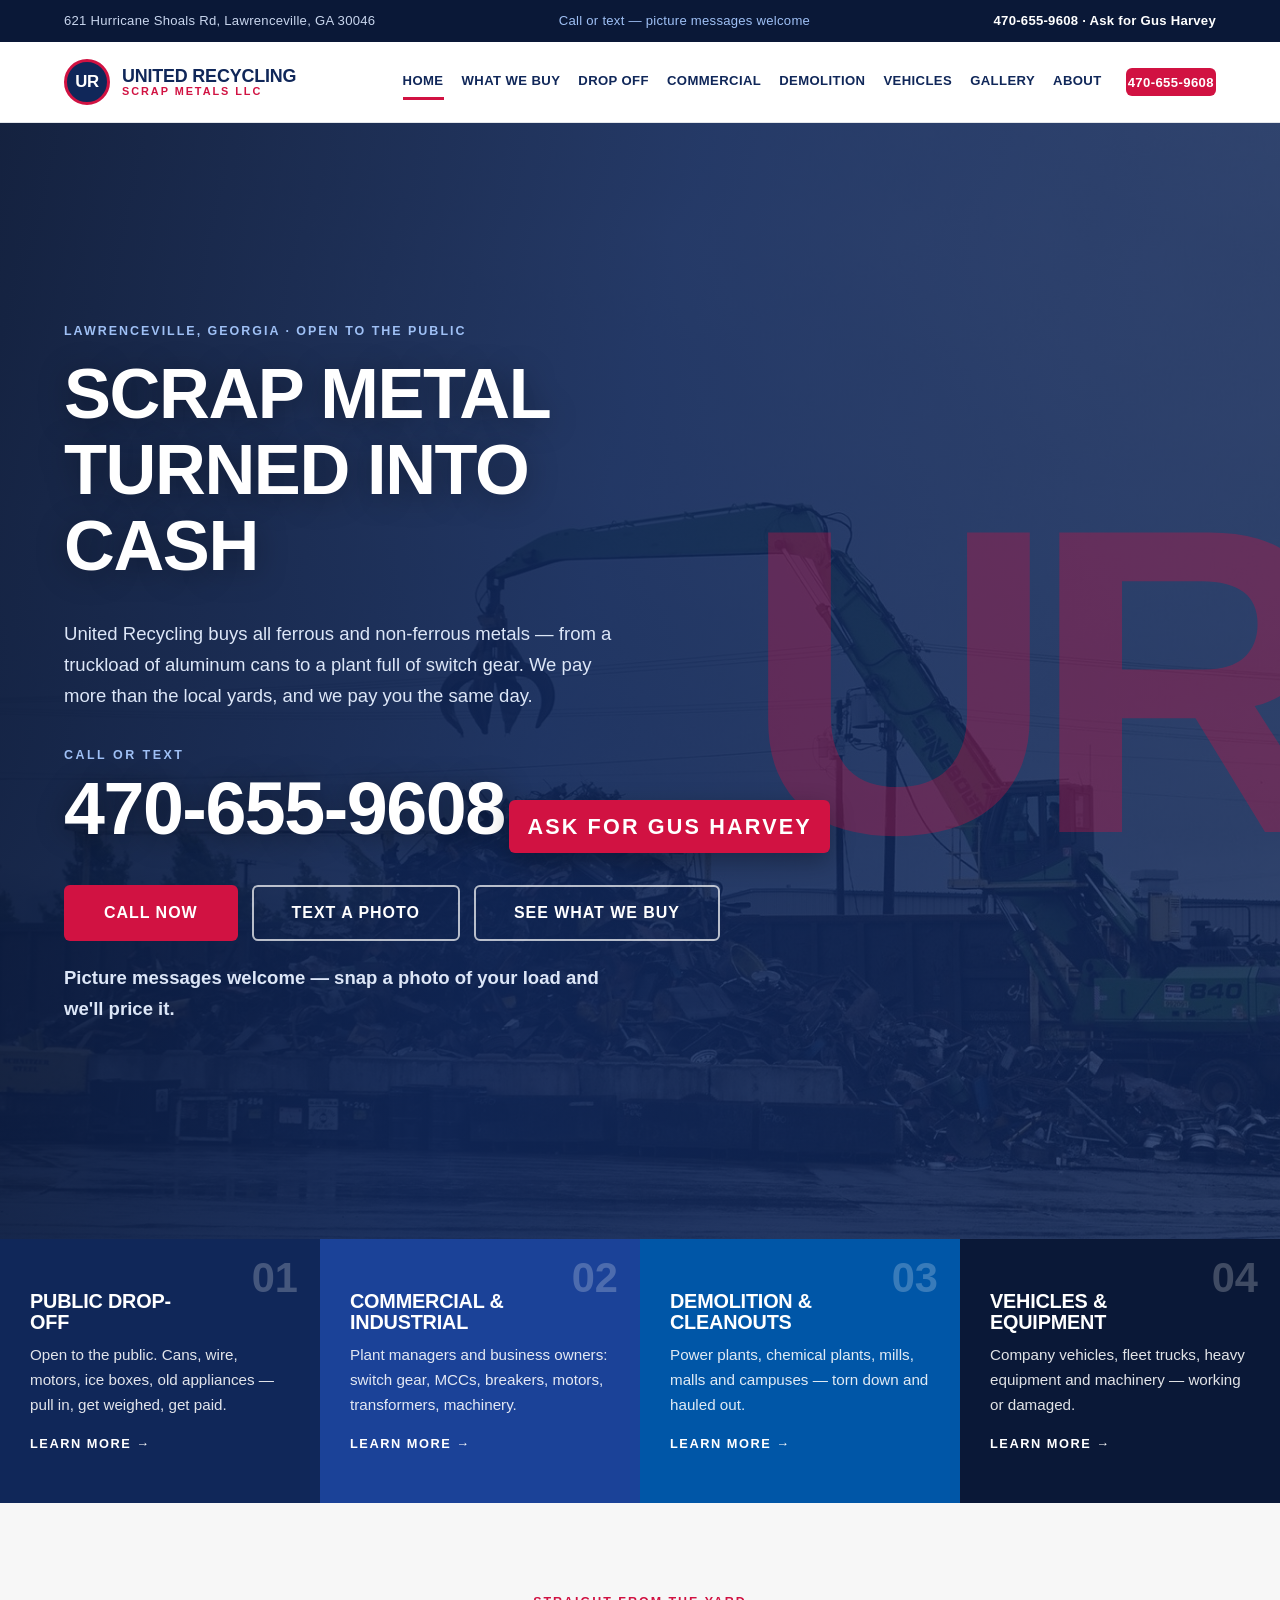
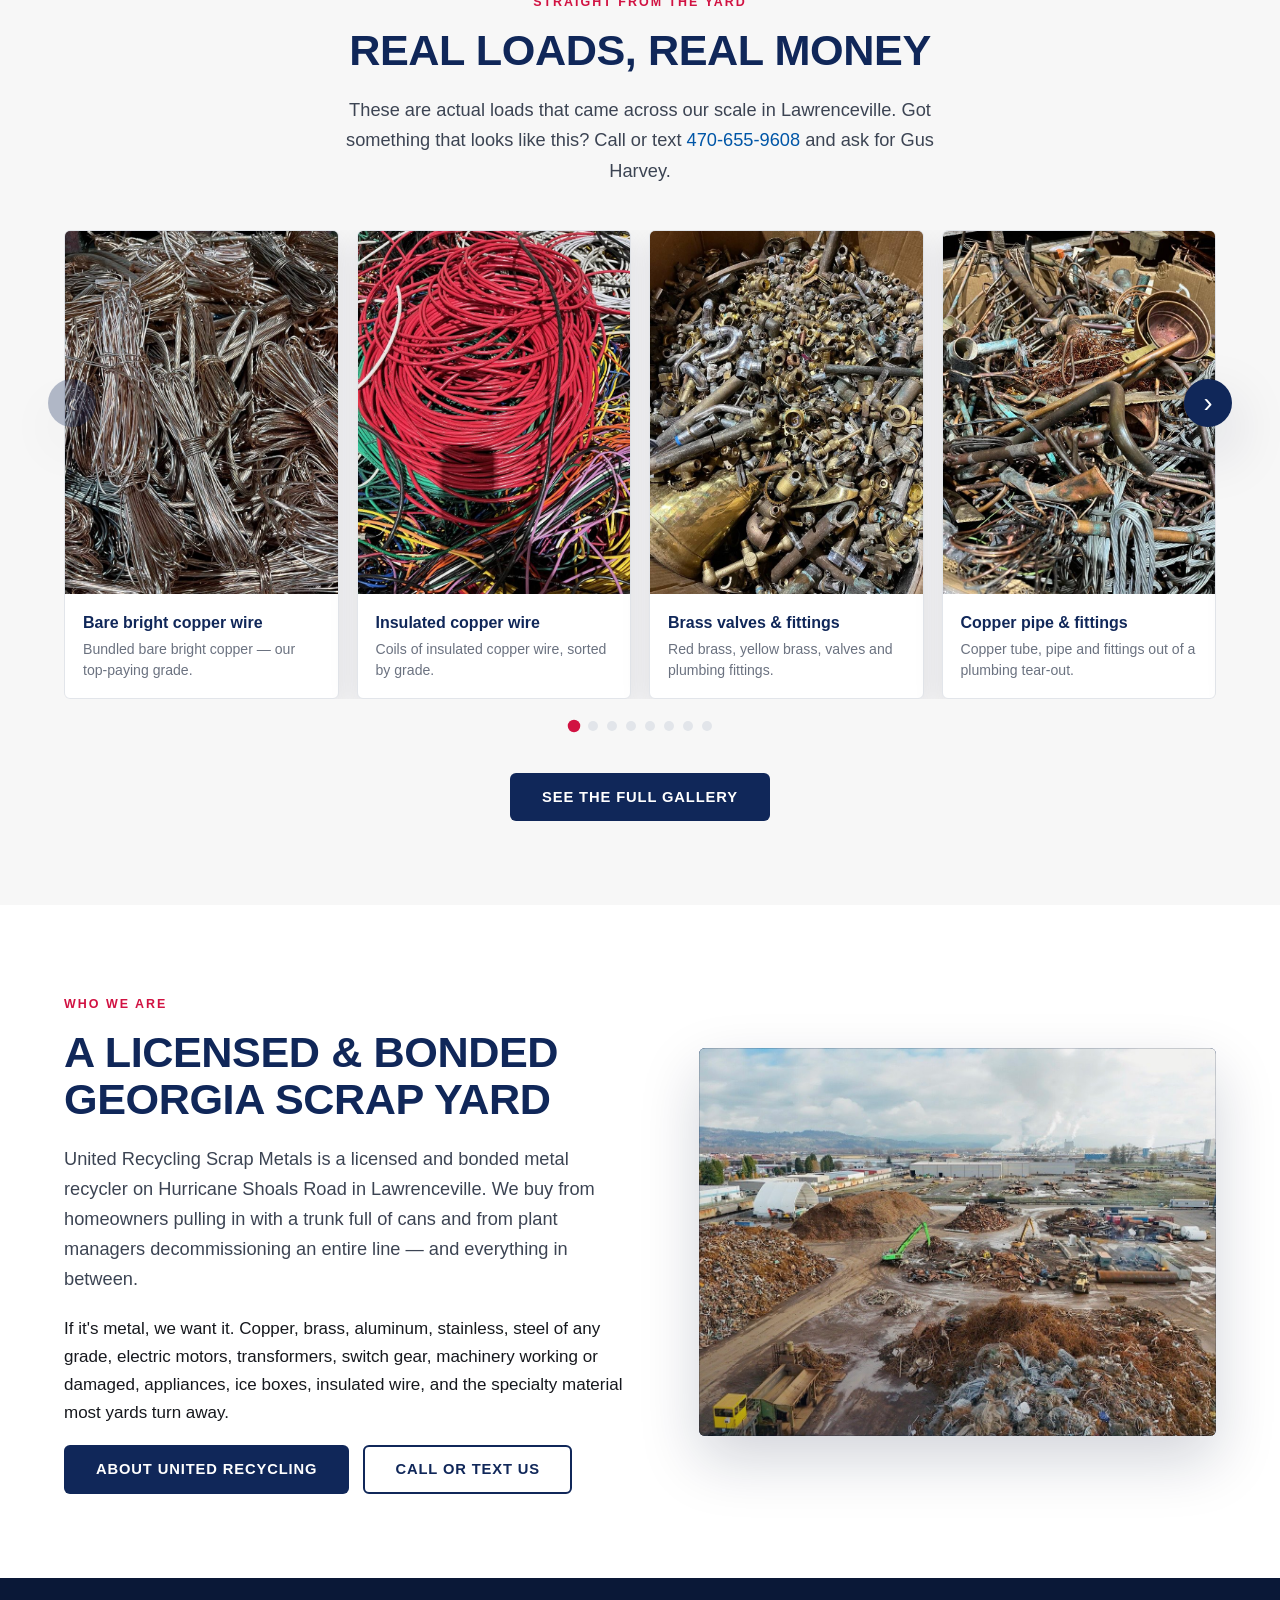
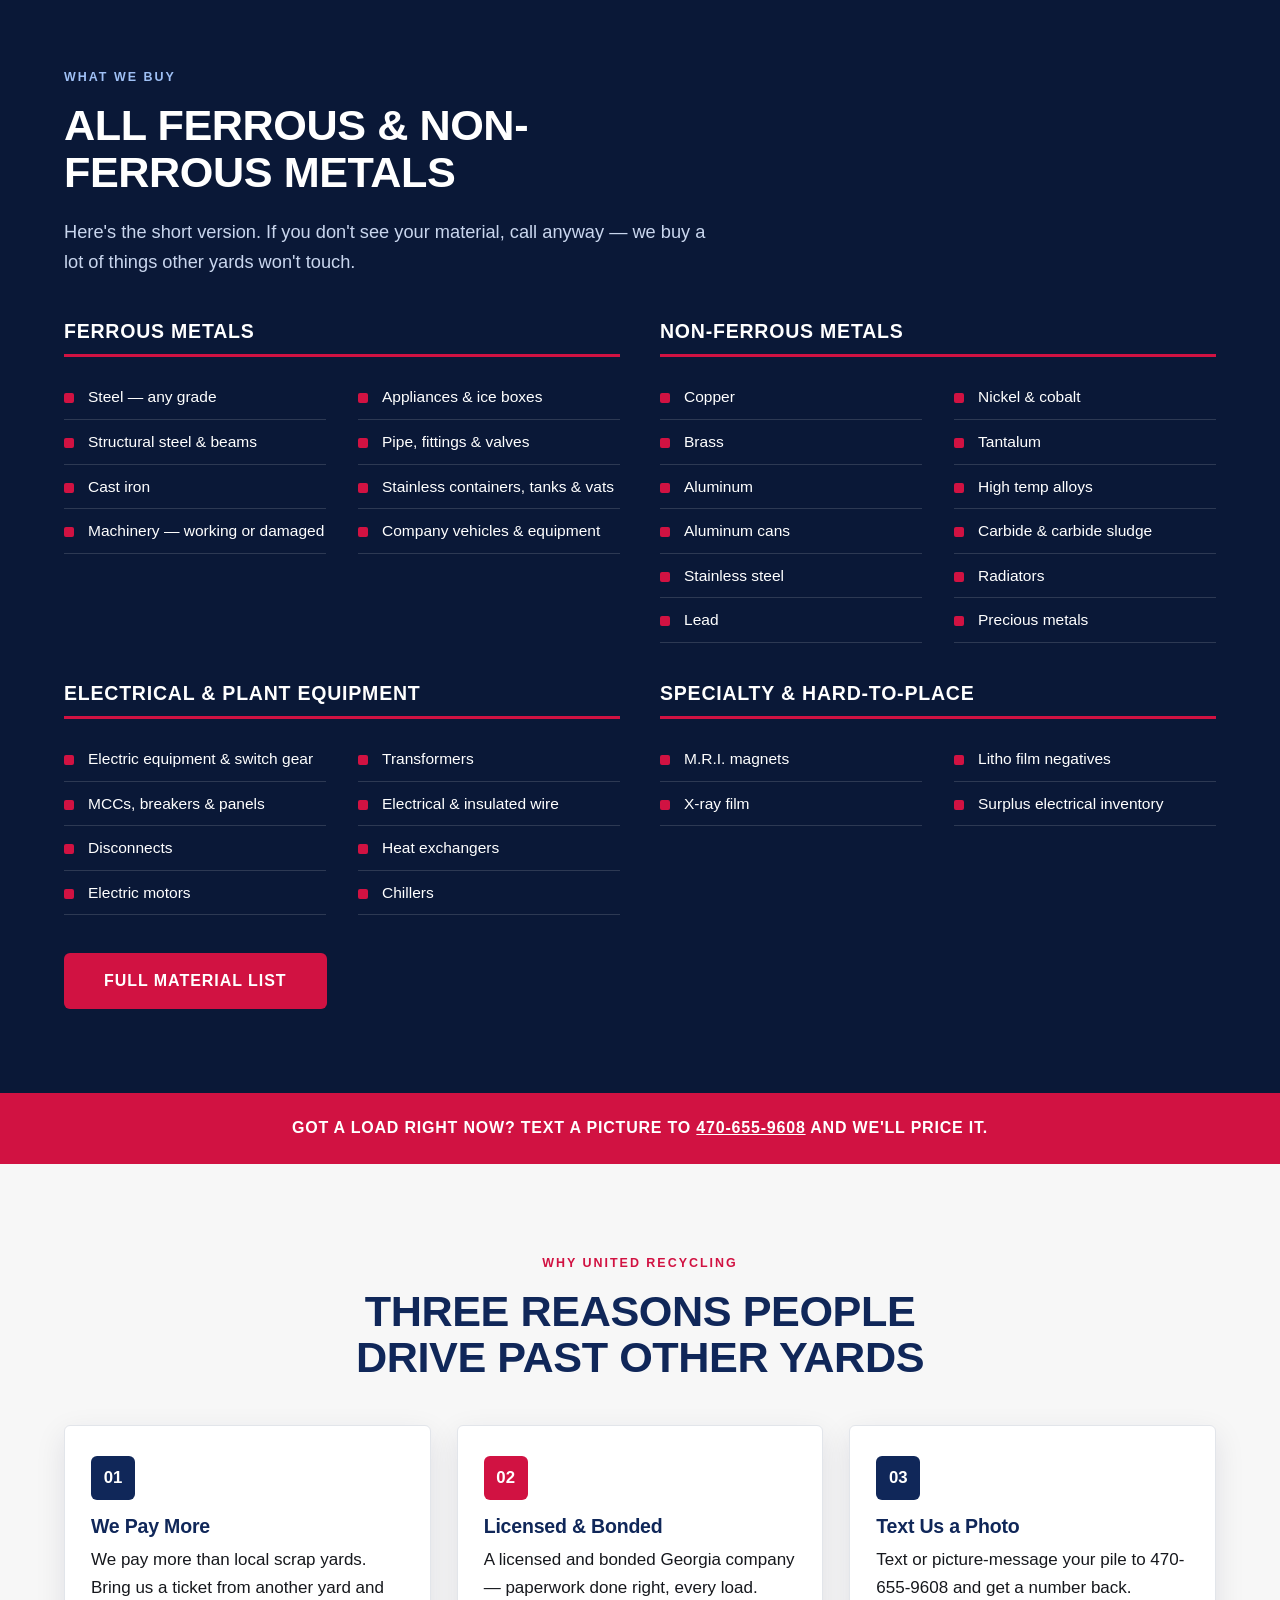
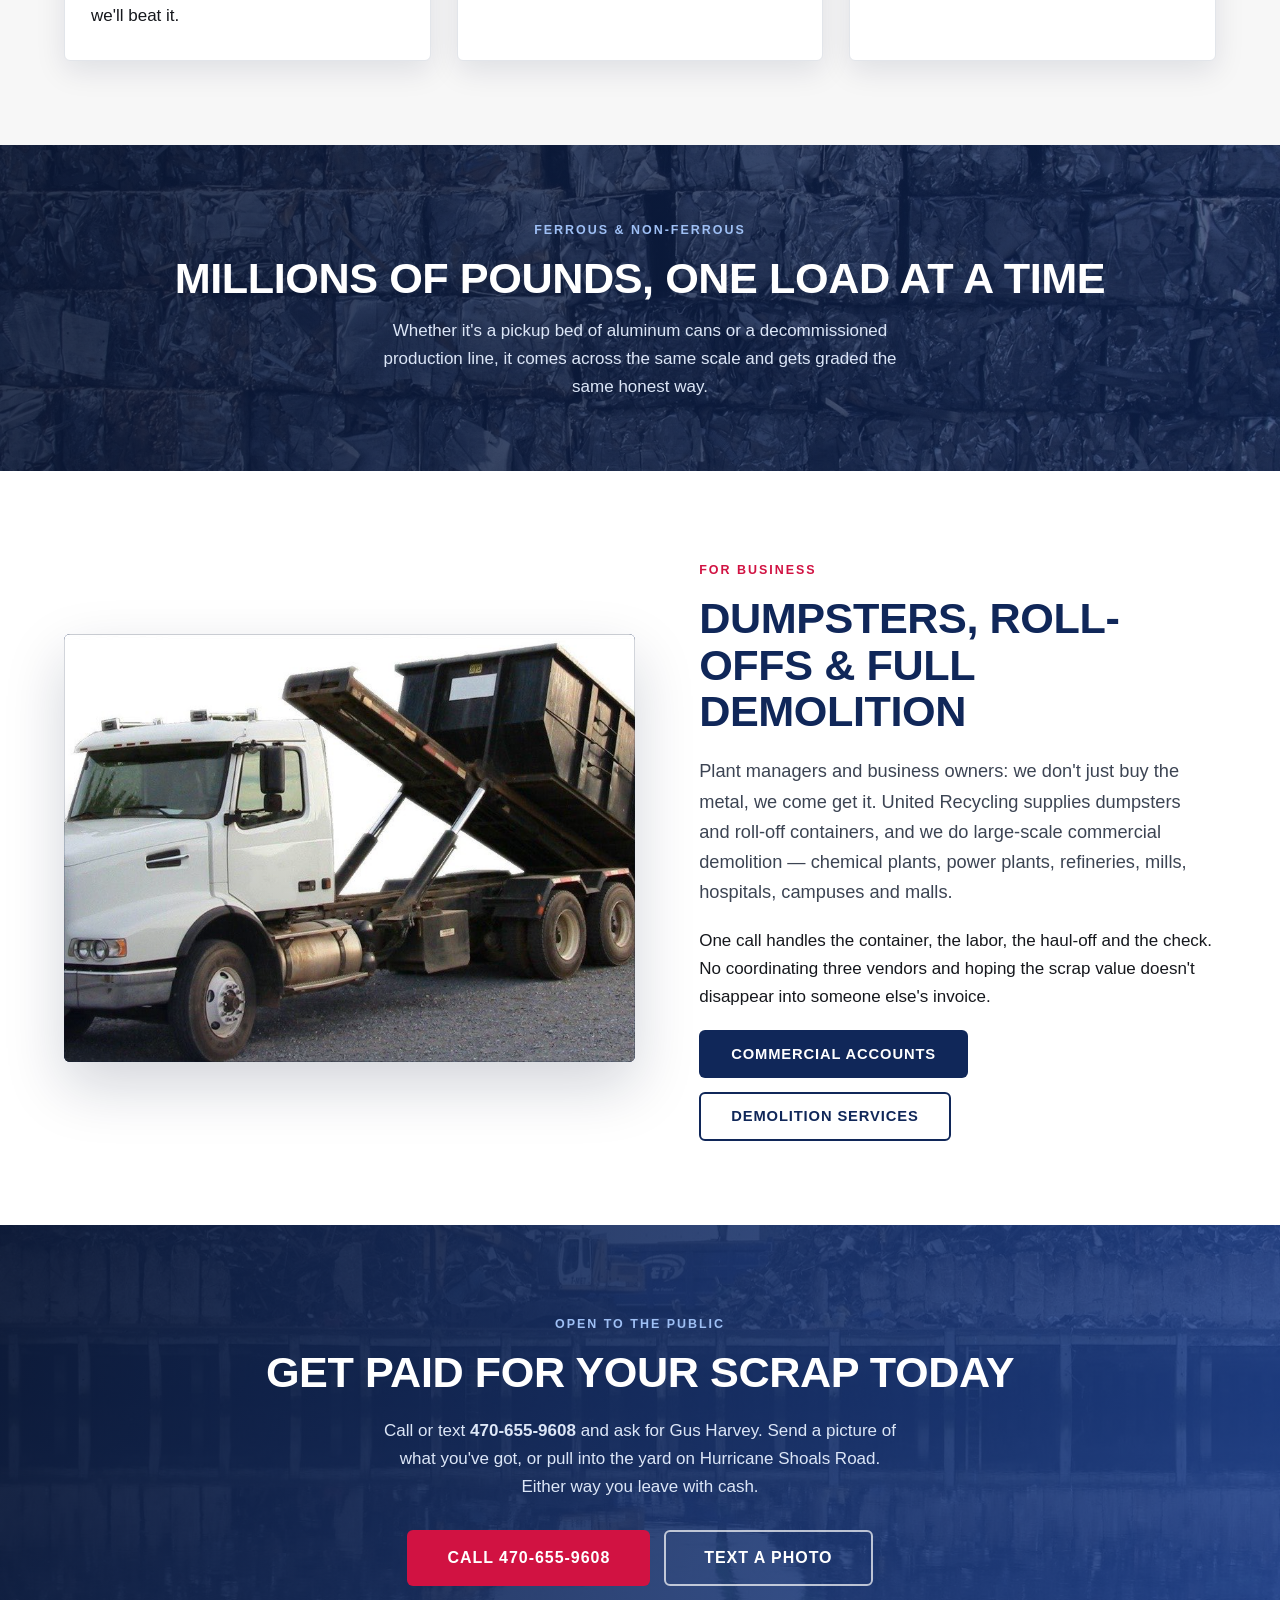
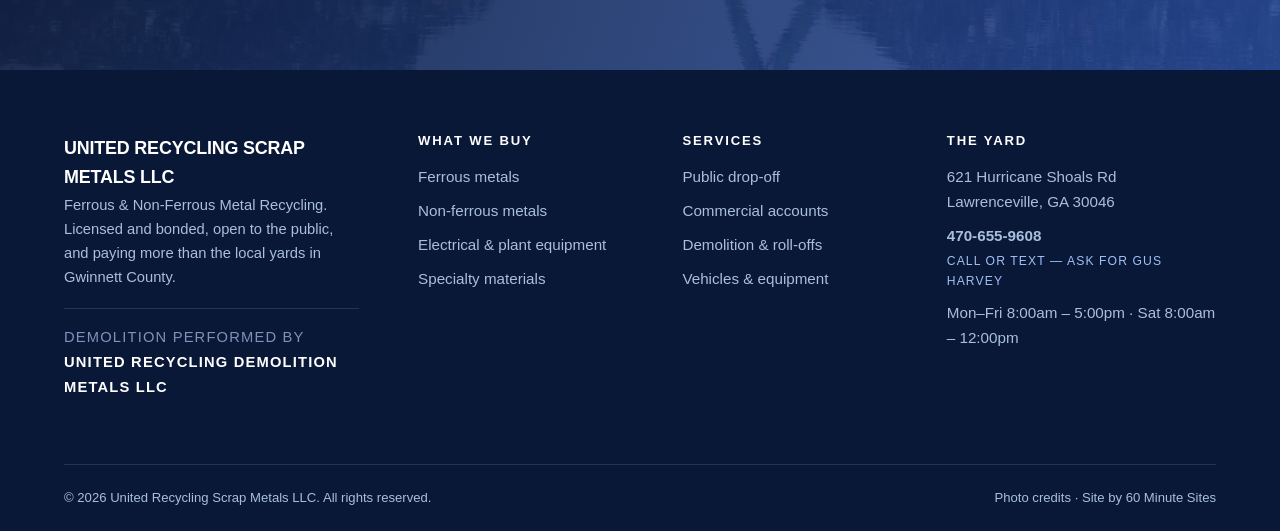
==== commit 83aa16fe: "Gus Harvey confirmed, hero phone lockup, remove on-page dev notes Name confirmed with the client by " ====
--- a/index.html
+++ b/index.html
@@ -32,7 +32,7 @@
   <div class="wrap">
     <span>621 Hurricane Shoals Rd, Lawrenceville, GA 30046</span>
     <span class="tb-note">Call or text &mdash; picture messages welcome</span>
-    <span><a href="tel:+14706559608">470-655-9608</a> <b class="tb-ask">&middot; Ask for Gus</b></span>
+    <span><a href="tel:+14706559608">470-655-9608</a> <b class="tb-ask">&middot; Ask for Gus Harvey</b></span>
   </div>
 </div>
 <header class="site-header">
@@ -64,11 +64,17 @@
     <span class="eyebrow eyebrow-light">Lawrenceville, Georgia &middot; Open to the public</span>
     <h1>Scrap Metal<span>Turned Into Cash</span></h1>
     <p>United Recycling buys all ferrous and non-ferrous metals &mdash; from a truckload of aluminum cans to a plant full of switch gear. We pay more than the local yards, and we pay you the same day.</p>
+    <div class="hero-phone">
+      <span class="hero-phone-label">Call or text</span>
+      <a class="hero-phone-number" href="tel:+14706559608">470-655-9608</a>
+      <span class="hero-phone-ask">Ask for Gus Harvey</span>
+    </div>
     <div class="btn-row">
-      <a class="btn btn-red btn-lg" href="tel:+14706559608">Call 470-655-9608</a>
+      <a class="btn btn-red btn-lg" href="tel:+14706559608">Call Now</a>
+      <a class="btn btn-ghost btn-lg" href="sms:+14706559608">Text A Photo</a>
       <a class="btn btn-ghost btn-lg" href="what-we-buy.html">See What We Buy</a>
     </div>
-    <p class="hero-note">Text and picture messages accepted &mdash; snap a photo of your load and we'll price it.</p>
+    <p class="hero-note">Picture messages welcome &mdash; snap a photo of your load and we'll price it.</p>
   </div>
 </section>
 
@@ -87,7 +93,7 @@
       <h2>Real Loads, Real Money</h2>
       <p class="lede center" style="margin:0 auto">These are actual loads that came across our
       scale in Lawrenceville. Got something that looks like this? Call or text
-      <a href="tel:+14706559608">470-655-9608</a> and ask for Gus.</p>
+      <a href="tel:+14706559608">470-655-9608</a> and ask for Gus Harvey.</p>
     </div>
     <div class="cara" data-carousel>
   <button class="cara-nav cara-prev" type="button" aria-label="Previous photos">&#8249;</button>
@@ -295,7 +301,7 @@
   <div class="wrap">
     <span class="eyebrow eyebrow-light">Open to the public</span>
     <h2>Get Paid For Your Scrap Today</h2>
-    <p>Call or text <b>470-655-9608</b> and ask for Gus. Send a picture of what you've got, or pull into the yard on Hurricane Shoals Road. Either way you leave with cash.</p>
+    <p>Call or text <b>470-655-9608</b> and ask for Gus Harvey. Send a picture of what you've got, or pull into the yard on Hurricane Shoals Road. Either way you leave with cash.</p>
     <div class="btn-row">
       <a class="btn btn-red btn-lg" href="tel:+14706559608">Call 470-655-9608</a>
       <a class="btn btn-ghost btn-lg" href="sms:+14706559608">Text A Photo</a>
@@ -334,7 +340,7 @@
         <ul>
           <li><a href="https://maps.google.com/?q=621+Hurricane+Shoals+Rd+Lawrenceville+GA+30046" target="_blank" rel="noopener">621 Hurricane Shoals Rd<br>Lawrenceville, GA 30046</a></li>
           <li><a class="foot-phone" href="tel:+14706559608">470-655-9608</a>
-              <span class="foot-ask">Call or text &mdash; ask for Gus</span></li>
+              <span class="foot-ask">Call or text &mdash; ask for Gus Harvey</span></li>
           <li>Mon–Fri 8:00am – 5:00pm · Sat 8:00am – 12:00pm</li>
         </ul>
       </div>
--- a/assets/css/site.css
+++ b/assets/css/site.css
@@ -528,3 +528,30 @@
   .cara-slide{flex:0 0 100%}
   .gal-grid{grid-template-columns:1fr}
 }
+
+/* ---------- hero phone lockup ----------
+   The number IS the call to action for this client — he takes every job by phone,
+   so it outranks the buttons in the hero. */
+.hero-phone{margin:34px 0 8px}
+.hero-phone-label{
+  display:block;font-size:.78rem;font-weight:800;letter-spacing:.2em;
+  text-transform:uppercase;color:#9FC0F5;margin-bottom:6px;
+}
+.hero-phone-number{
+  display:inline-block;color:#fff;text-decoration:none;font-weight:900;
+  letter-spacing:-.02em;line-height:1;font-size:clamp(2.6rem,6.4vw,4.6rem);
+  text-shadow:0 4px 30px rgba(0,0,0,.45);
+}
+.hero-phone-number:hover{color:#FFD9E0;text-decoration:none}
+.hero-phone-ask{
+  display:block;margin-top:10px;font-weight:900;text-transform:uppercase;
+  letter-spacing:.1em;font-size:clamp(1rem,2.2vw,1.35rem);color:#fff;
+  background:var(--red);padding:9px 18px;border-radius:var(--r);
+  box-shadow:0 8px 24px rgba(0,0,0,.30);
+}
+.hero-phone-ask{display:inline-block}
+@media (max-width:560px){
+  .hero-phone{margin-top:26px}
+  .hero-phone-ask{display:block;text-align:center}
+  .hero-phone-number{display:block}
+}
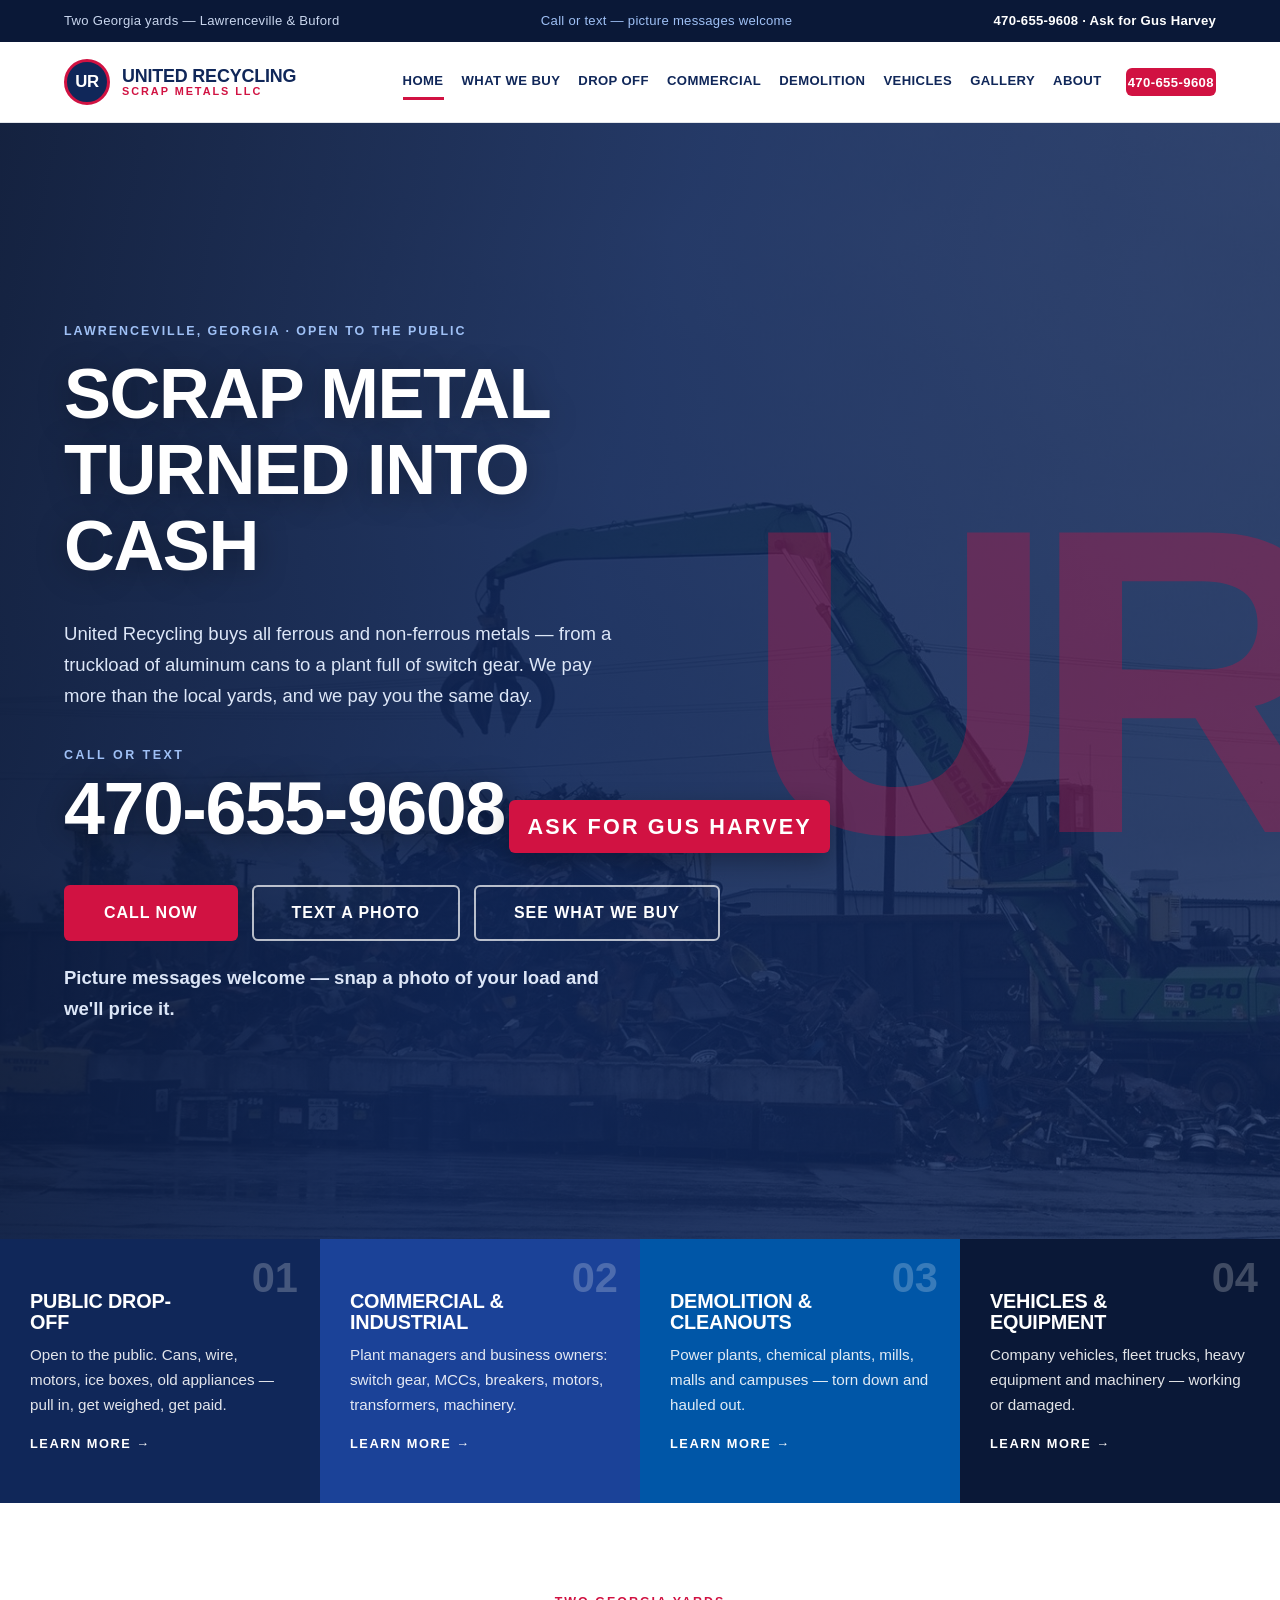
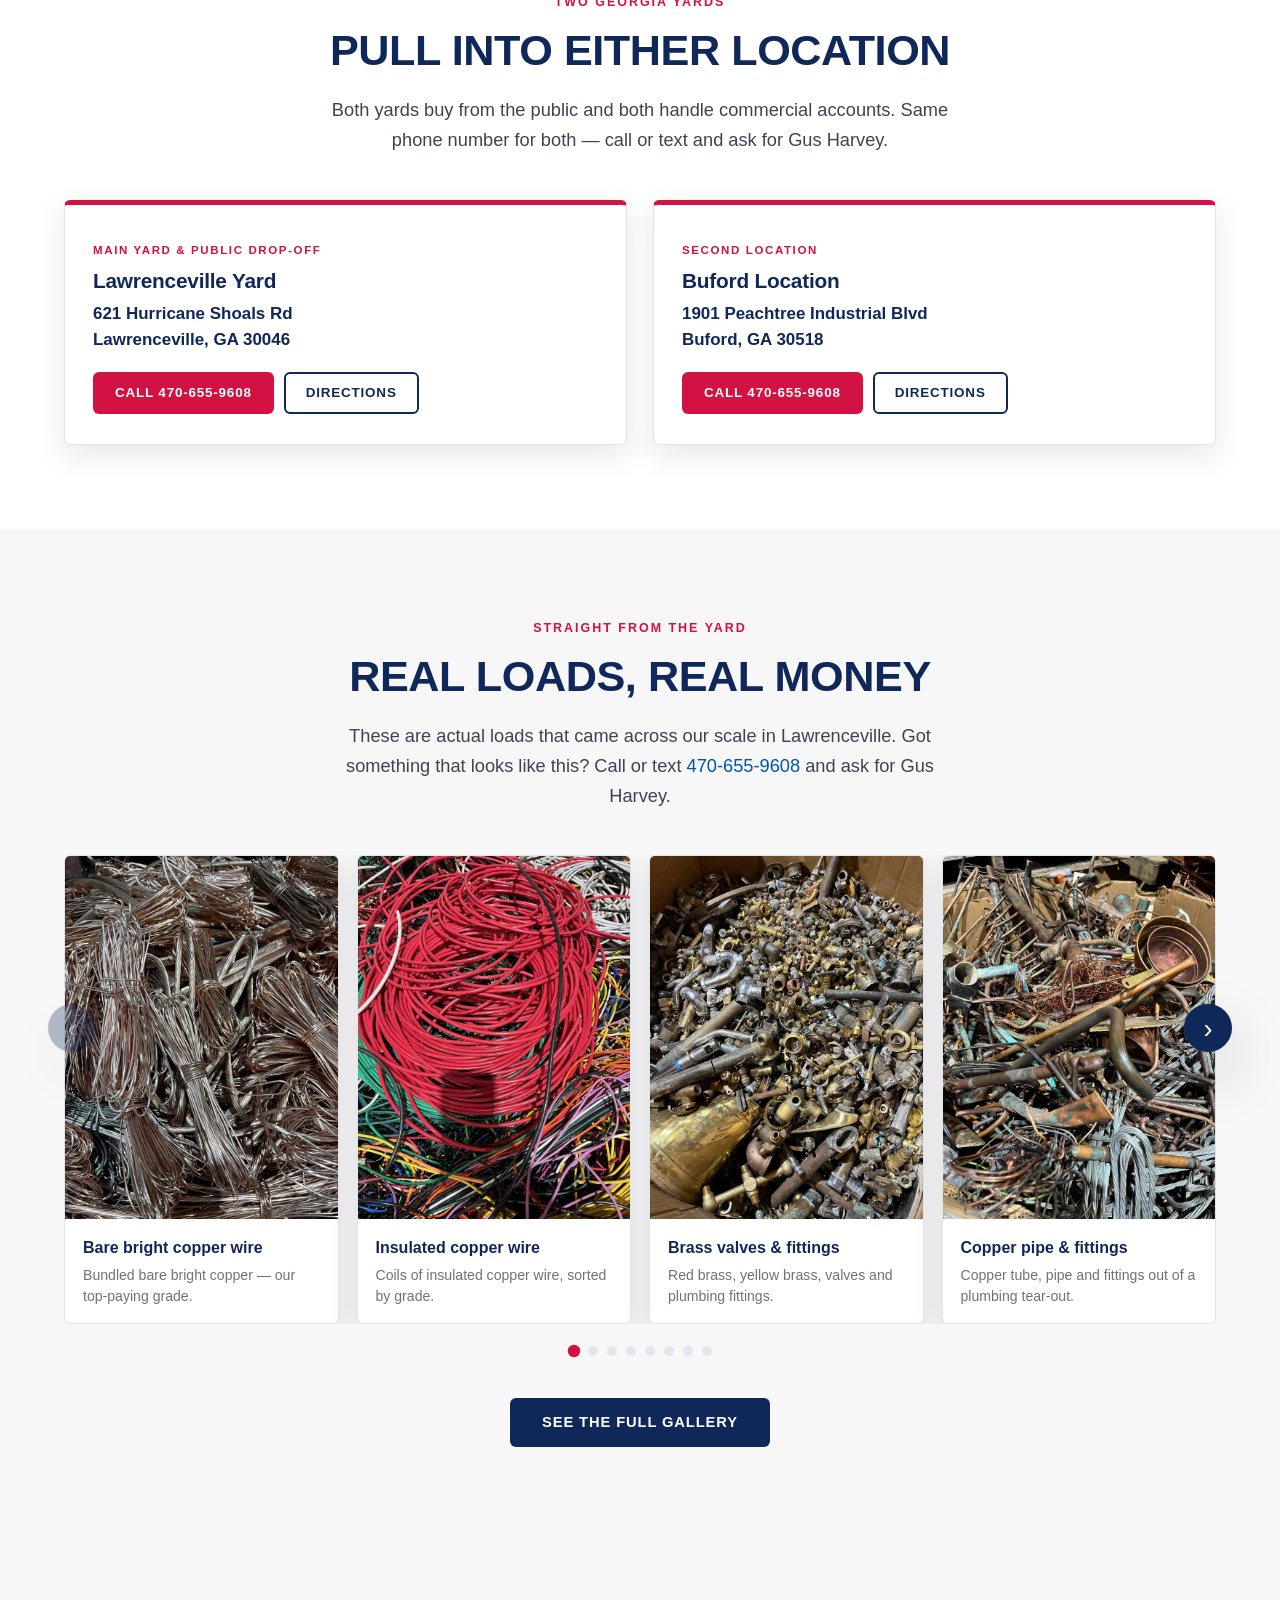
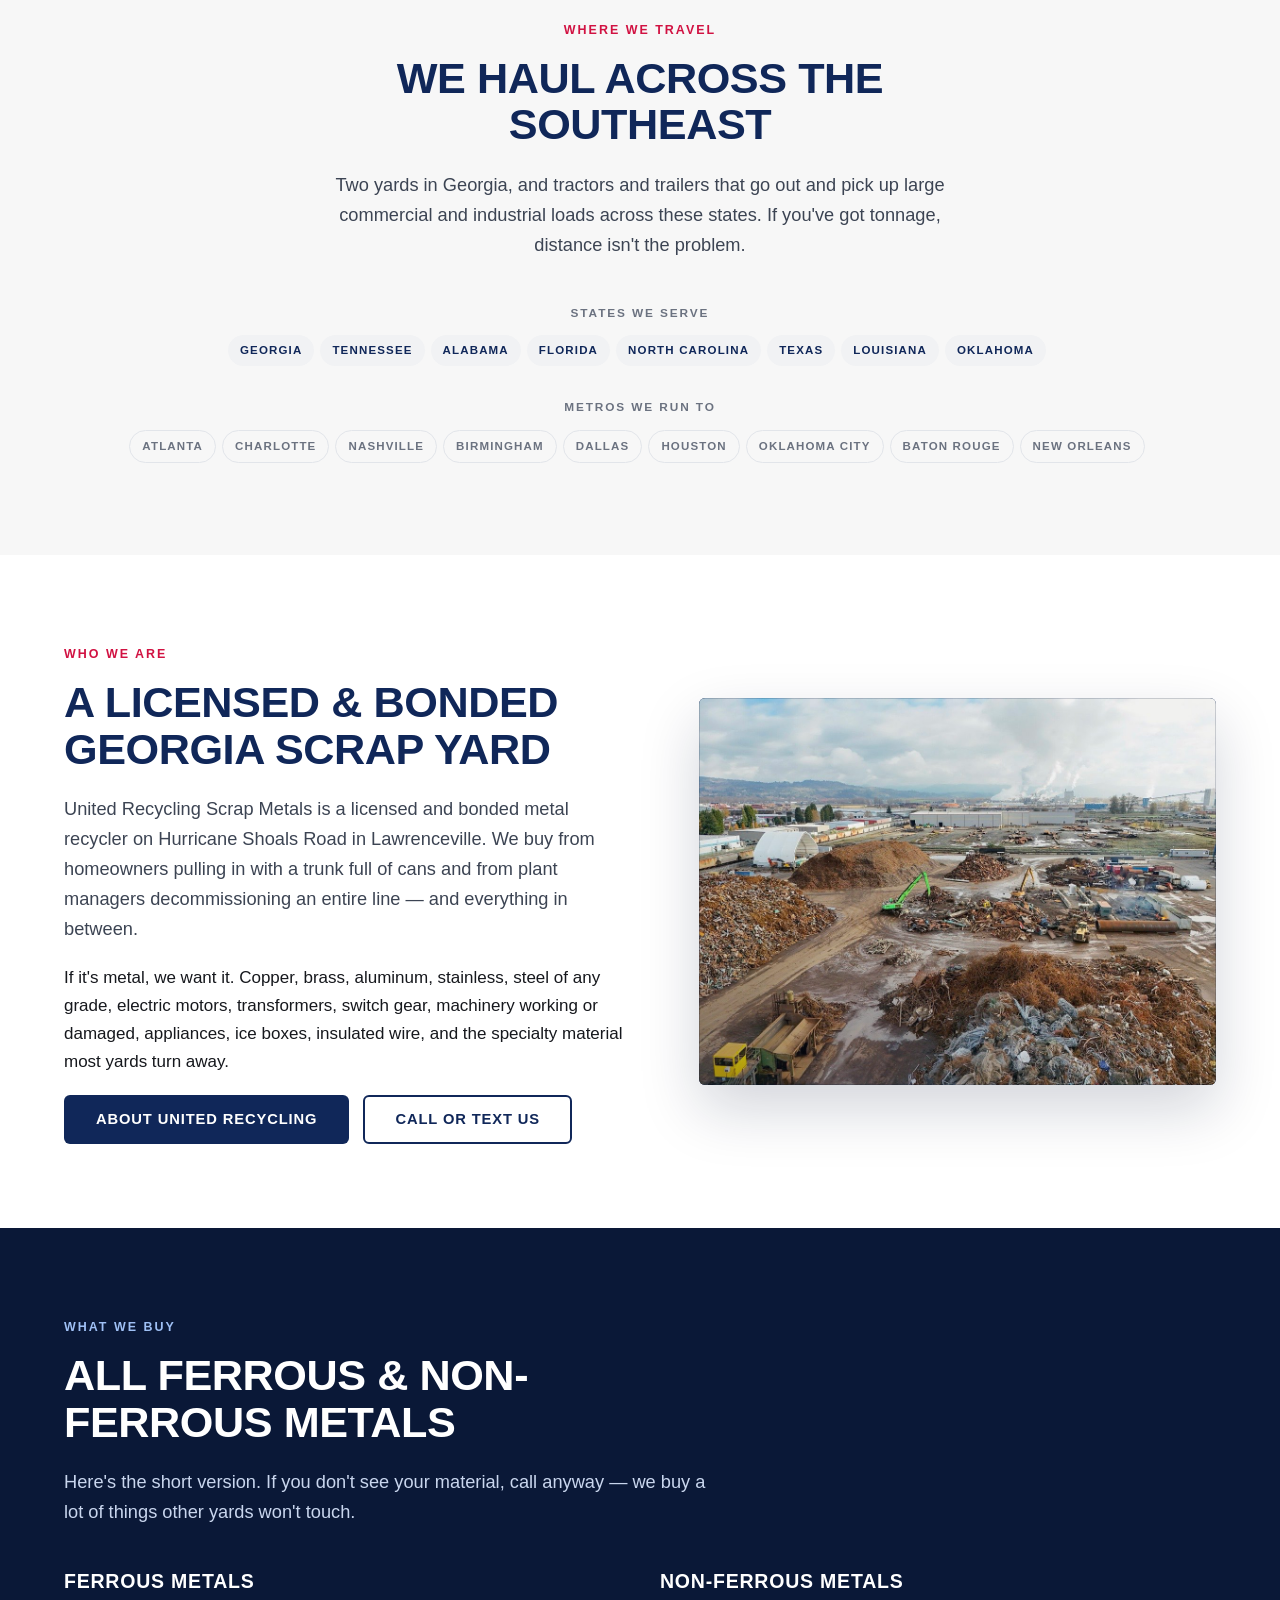
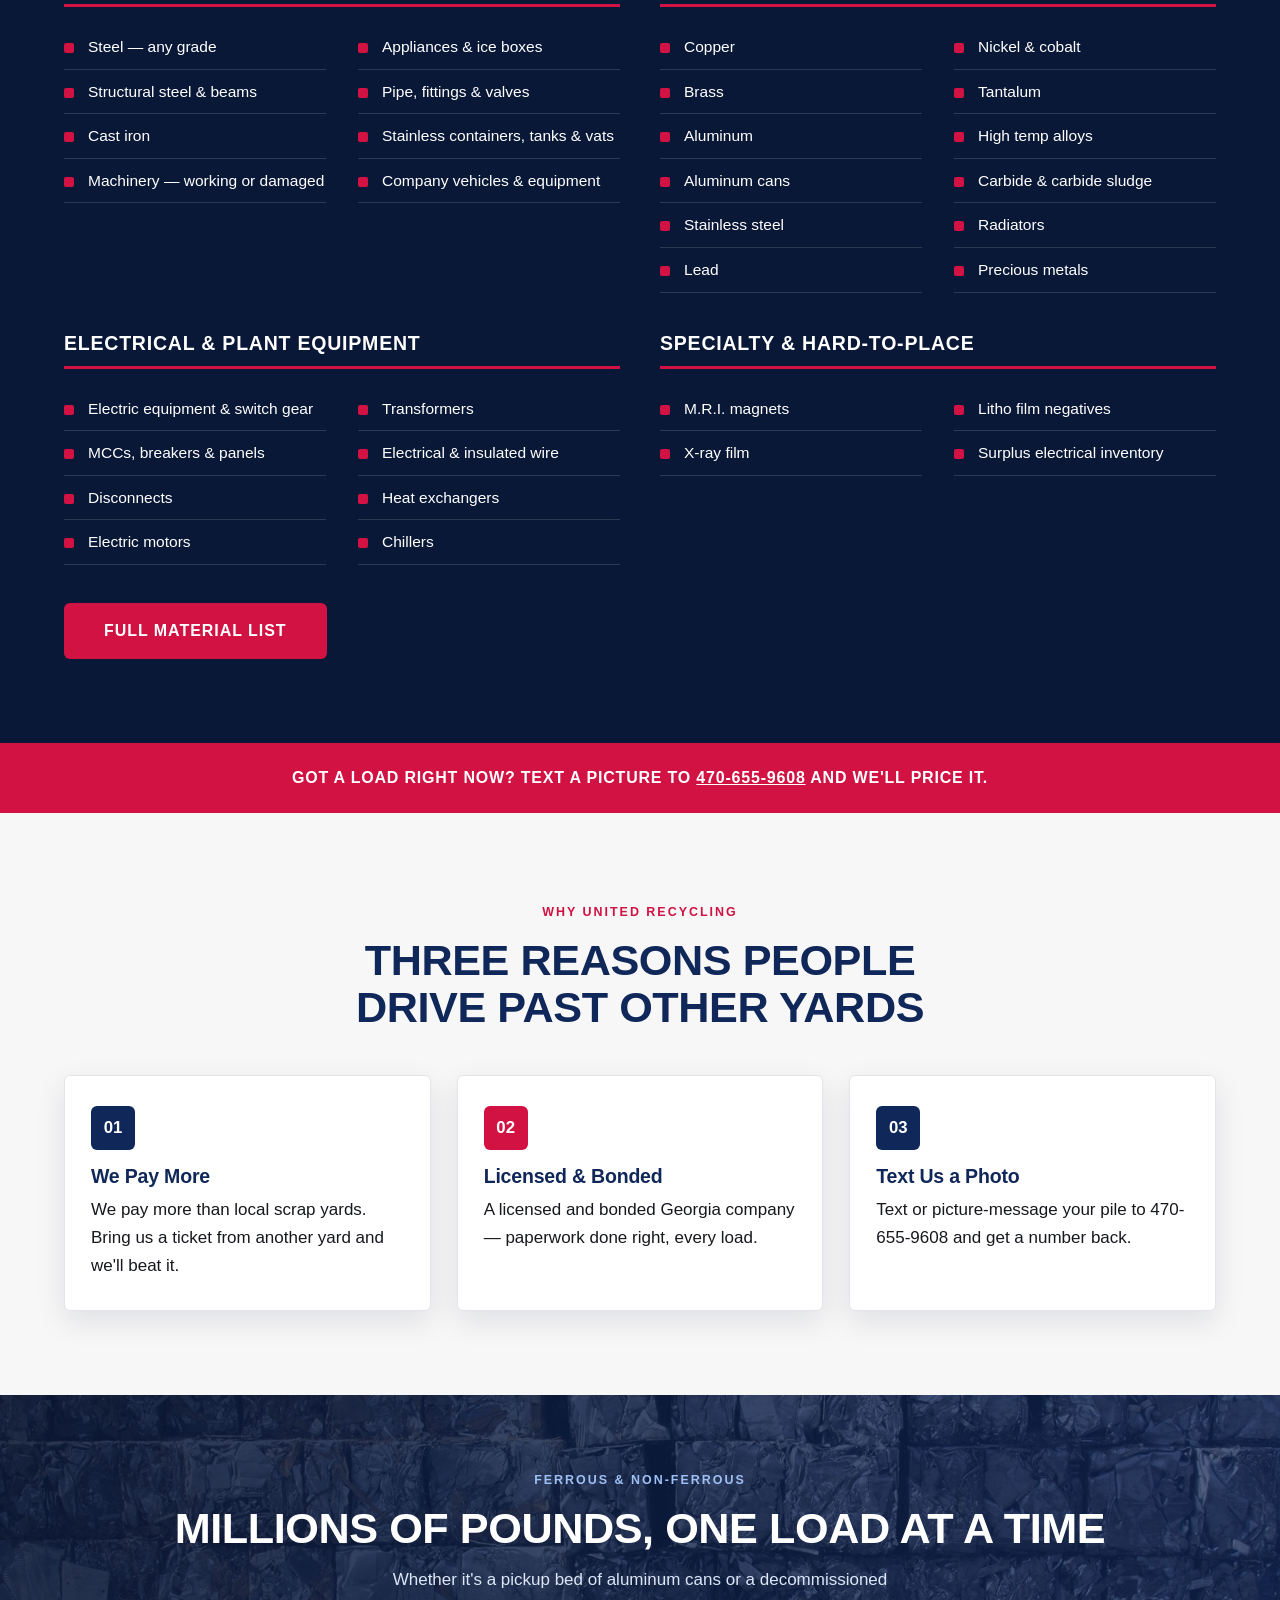
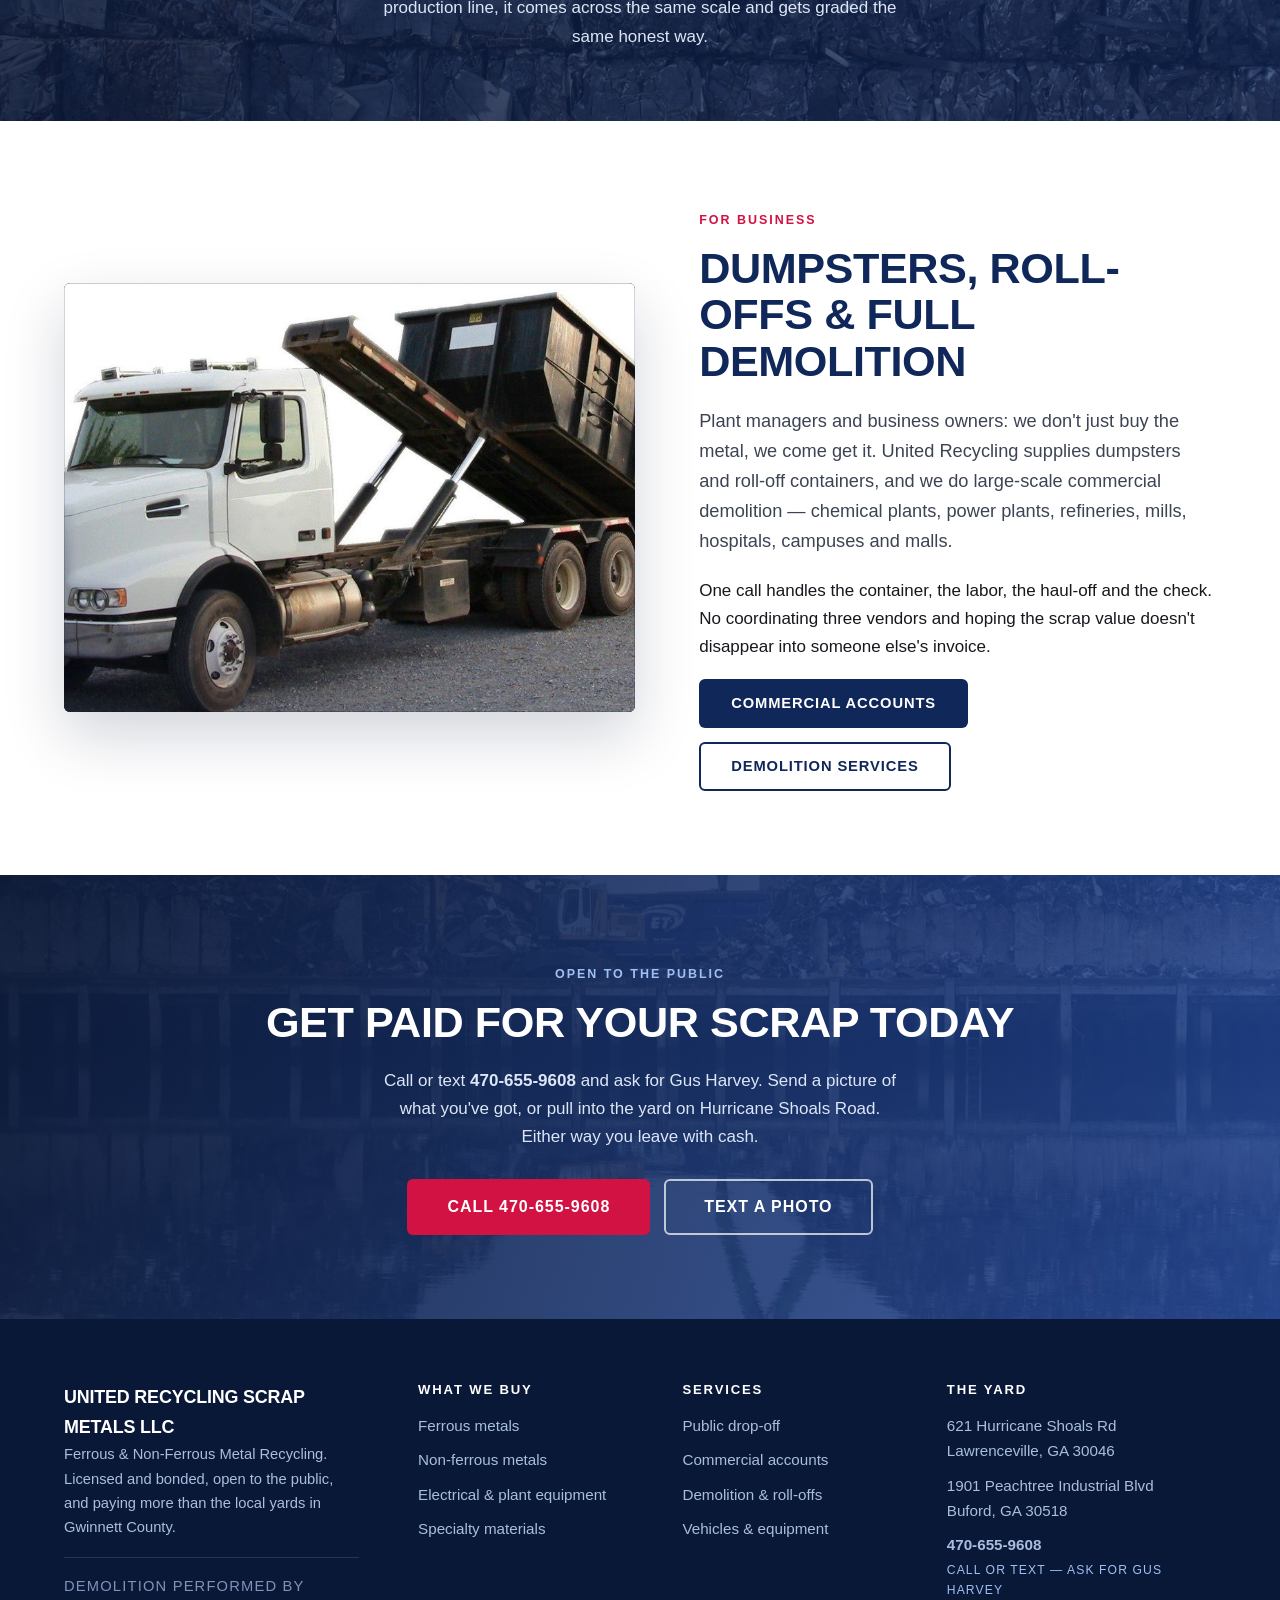
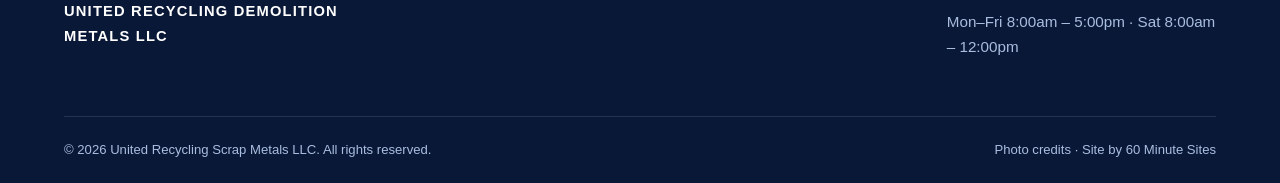
==== commit fc2ce871: "Add Buford location and Southeast travel area Second yard at 1901 Peachtree Industrial Blvd, Buford," ====
--- a/index.html
+++ b/index.html
@@ -16,6 +16,10 @@
   "@type":"RecyclingCenter",
   "name":"United Recycling Scrap Metals LLC",
   "telephone":"470-655-9608",
+  "location":[
+    {"@type":"Place","name":"Lawrenceville Yard","address":{"@type":"PostalAddress","streetAddress":"621 Hurricane Shoals Rd","addressLocality":"Lawrenceville","addressRegion":"GA","postalCode":"30046","addressCountry":"US"}},
+    {"@type":"Place","name":"Buford Location","address":{"@type":"PostalAddress","streetAddress":"1901 Peachtree Industrial Blvd","addressLocality":"Buford","addressRegion":"GA","postalCode":"30518","addressCountry":"US"}}
+  ],
   "address":{
     "@type":"PostalAddress",
     "streetAddress":"621 Hurricane Shoals Rd",
@@ -30,7 +34,7 @@
 <body>
 <div class="topbar">
   <div class="wrap">
-    <span>621 Hurricane Shoals Rd, Lawrenceville, GA 30046</span>
+    <span>Two Georgia yards &mdash; Lawrenceville &amp; Buford</span>
     <span class="tb-note">Call or text &mdash; picture messages welcome</span>
     <span><a href="tel:+14706559608">470-655-9608</a> <b class="tb-ask">&middot; Ask for Gus Harvey</b></span>
   </div>
@@ -86,6 +90,42 @@
 </div>
 
 
+<section>
+  <div class="wrap">
+    <div class="sec-head center">
+      <span class="eyebrow">Two Georgia yards</span>
+      <h2>Pull Into Either Location</h2>
+      <p class="lede center" style="margin:0 auto">Both yards buy from the public and both
+      handle commercial accounts. Same phone number for both &mdash; call or text and ask for Gus Harvey.</p>
+    </div>
+    <div class="locs">
+      <div class="loc">
+        <span class="loc-tag">Main yard &amp; public drop-off</span>
+        <h3>Lawrenceville Yard</h3>
+        <a class="loc-addr" href="https://maps.google.com/?q=621+Hurricane+Shoals+Rd+Lawrenceville+GA+30046" target="_blank" rel="noopener">
+          621 Hurricane Shoals Rd<br>Lawrenceville, GA 30046
+        </a>
+        <div class="loc-actions">
+          <a class="btn btn-red" href="tel:+14706559608">Call 470-655-9608</a>
+          <a class="btn btn-outline" href="https://maps.google.com/?q=621+Hurricane+Shoals+Rd+Lawrenceville+GA+30046" target="_blank" rel="noopener">Directions</a>
+        </div>
+      </div>
+      <div class="loc">
+        <span class="loc-tag">Second location</span>
+        <h3>Buford Location</h3>
+        <a class="loc-addr" href="https://maps.google.com/?q=1901+Peachtree+Industrial+Blvd+Buford+GA+30518" target="_blank" rel="noopener">
+          1901 Peachtree Industrial Blvd<br>Buford, GA 30518
+        </a>
+        <div class="loc-actions">
+          <a class="btn btn-red" href="tel:+14706559608">Call 470-655-9608</a>
+          <a class="btn btn-outline" href="https://maps.google.com/?q=1901+Peachtree+Industrial+Blvd+Buford+GA+30518" target="_blank" rel="noopener">Directions</a>
+        </div>
+      </div>
+    </div>
+
+  </div>
+</section>
+
 <section class="sec-gray">
   <div class="wrap">
     <div class="sec-head center">
@@ -167,6 +207,25 @@
     </div>
   </div>
 </section>
+
+<section class="sec-gray">
+  <div class="wrap">
+    <div class="sec-head center">
+      <span class="eyebrow">Where we travel</span>
+      <h2>We Haul Across The Southeast</h2>
+      <p class="lede center" style="margin:0 auto">Two yards in Georgia, and tractors and
+      trailers that go out and pick up large commercial and industrial loads across these
+      states. If you've got tonnage, distance isn't the problem.</p>
+    </div>
+    <div class="center">
+      <p class="area-label">States we serve</p>
+      <span class="tag">Georgia</span><span class="tag">Tennessee</span><span class="tag">Alabama</span><span class="tag">Florida</span><span class="tag">North Carolina</span><span class="tag">Texas</span><span class="tag">Louisiana</span><span class="tag">Oklahoma</span>
+      <p class="area-label" style="margin-top:24px">Metros we run to</p>
+      <span class="tag tag-quiet">Atlanta</span><span class="tag tag-quiet">Charlotte</span><span class="tag tag-quiet">Nashville</span><span class="tag tag-quiet">Birmingham</span><span class="tag tag-quiet">Dallas</span><span class="tag tag-quiet">Houston</span><span class="tag tag-quiet">Oklahoma City</span><span class="tag tag-quiet">Baton Rouge</span><span class="tag tag-quiet">New Orleans</span>
+    </div>
+  </div>
+</section>
+
 
 <section>
   <div class="wrap split">
@@ -339,6 +398,7 @@
         <h4>The Yard</h4>
         <ul>
           <li><a href="https://maps.google.com/?q=621+Hurricane+Shoals+Rd+Lawrenceville+GA+30046" target="_blank" rel="noopener">621 Hurricane Shoals Rd<br>Lawrenceville, GA 30046</a></li>
+          <li><a href="https://maps.google.com/?q=1901+Peachtree+Industrial+Blvd+Buford+GA+30518" target="_blank" rel="noopener">1901 Peachtree Industrial Blvd<br>Buford, GA 30518</a></li>
           <li><a class="foot-phone" href="tel:+14706559608">470-655-9608</a>
               <span class="foot-ask">Call or text &mdash; ask for Gus Harvey</span></li>
           <li>Mon–Fri 8:00am – 5:00pm · Sat 8:00am – 12:00pm</li>
--- a/assets/css/site.css
+++ b/assets/css/site.css
@@ -555,3 +555,36 @@
   .hero-phone-ask{display:block;text-align:center}
   .hero-phone-number{display:block}
 }
+
+/* ---------- two yard locations ---------- */
+.locs{display:grid;grid-template-columns:repeat(2,1fr);gap:26px}
+.loc{
+  background:#fff;border:1px solid var(--gray-200);border-top:5px solid var(--red);
+  border-radius:var(--r);padding:30px 28px;box-shadow:var(--shadow);
+  transition:transform .15s ease,box-shadow .15s ease;
+}
+.loc:hover{transform:translateY(-3px);box-shadow:var(--shadow-lg)}
+.loc-tag{
+  display:inline-block;font-size:.72rem;font-weight:800;letter-spacing:.14em;
+  text-transform:uppercase;color:var(--red);margin-bottom:10px;
+}
+.loc h3{font-size:1.3rem;margin-bottom:.45em}
+.loc-addr{
+  display:block;font-size:1.06rem;font-weight:700;color:var(--navy);
+  line-height:1.5;text-decoration:none;margin-bottom:20px;
+}
+.loc-addr:hover{color:var(--red);text-decoration:none}
+.loc-actions{display:flex;flex-wrap:wrap;gap:10px}
+.loc-actions .btn{padding:12px 20px;font-size:.84rem}
+
+/* service-area tags */
+.area-label{
+  font-size:.74rem;font-weight:800;letter-spacing:.16em;text-transform:uppercase;
+  color:var(--gray-500);margin:0 0 12px;
+}
+.tag-quiet{background:transparent;border:1px solid var(--gray-200);color:var(--gray-500)}
+
+@media (max-width:760px){
+  .locs{grid-template-columns:1fr}
+  .loc-actions .btn{width:100%;justify-content:center}
+}
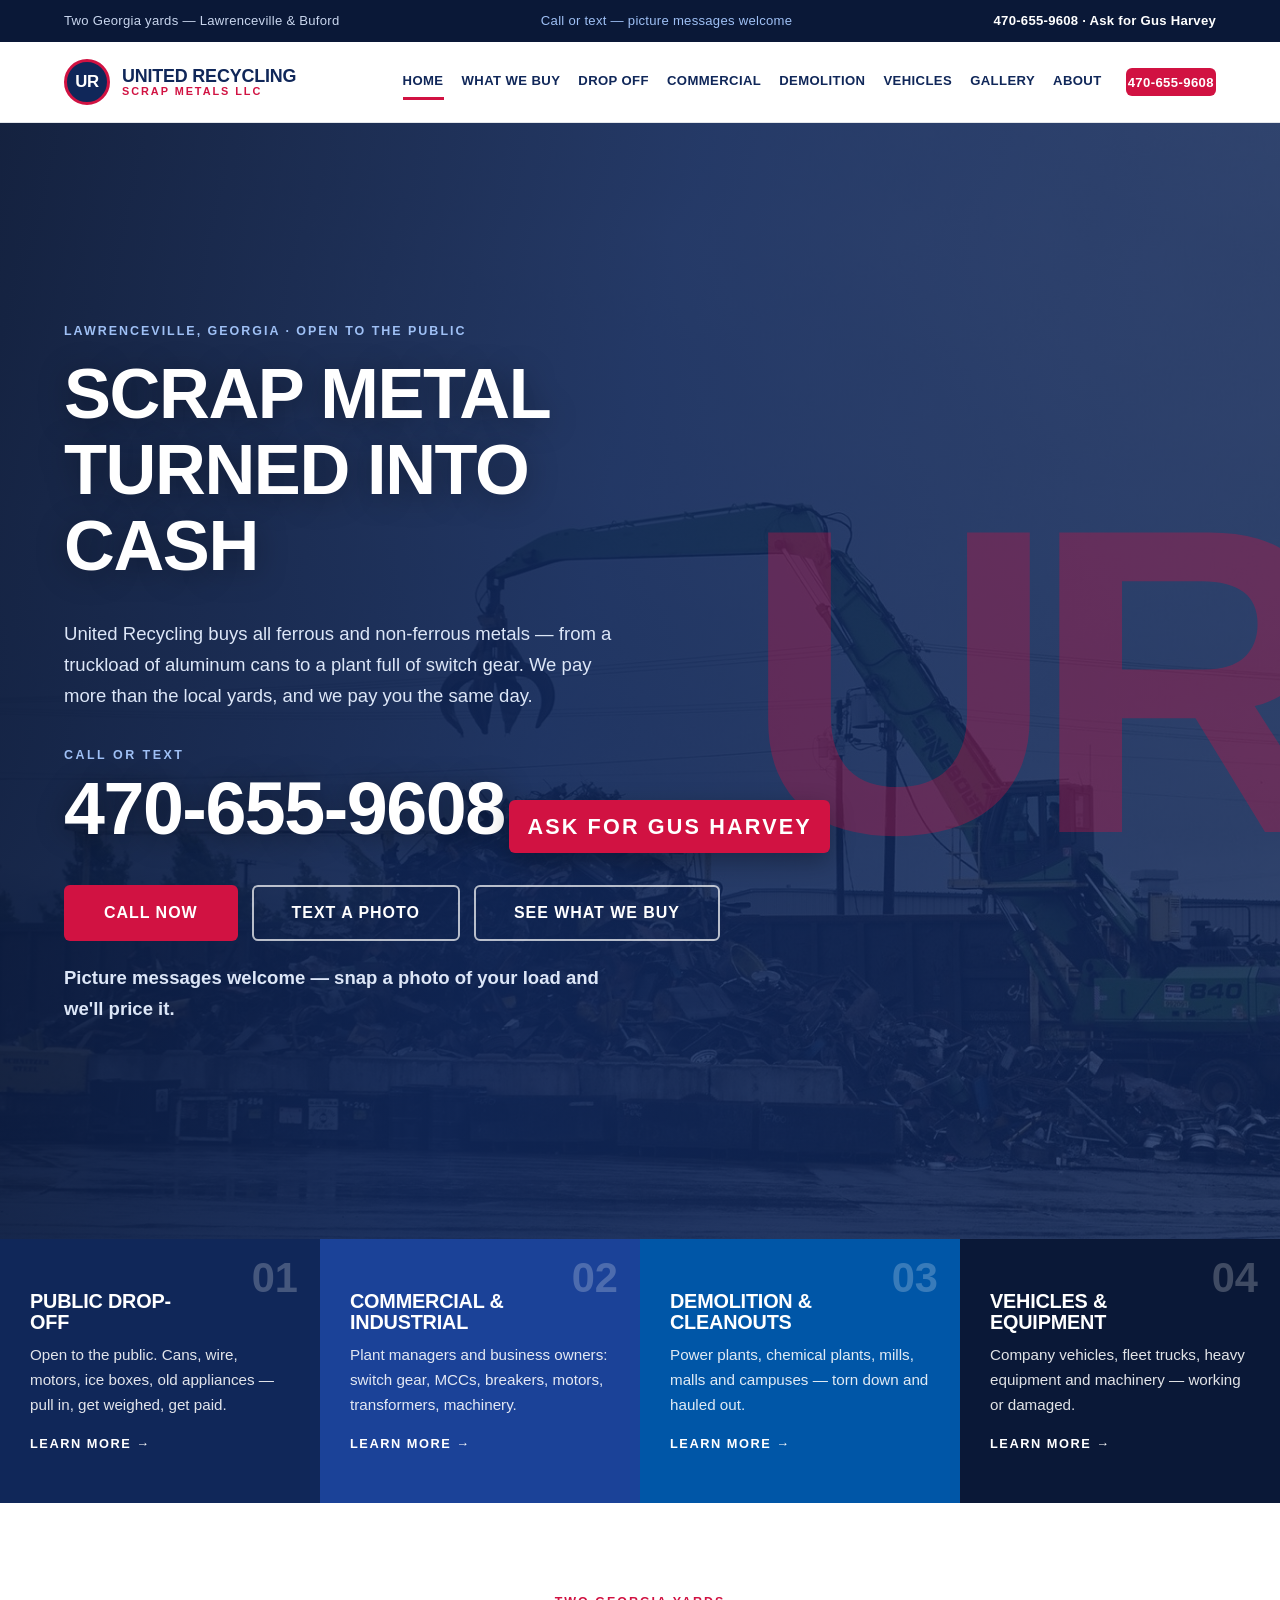
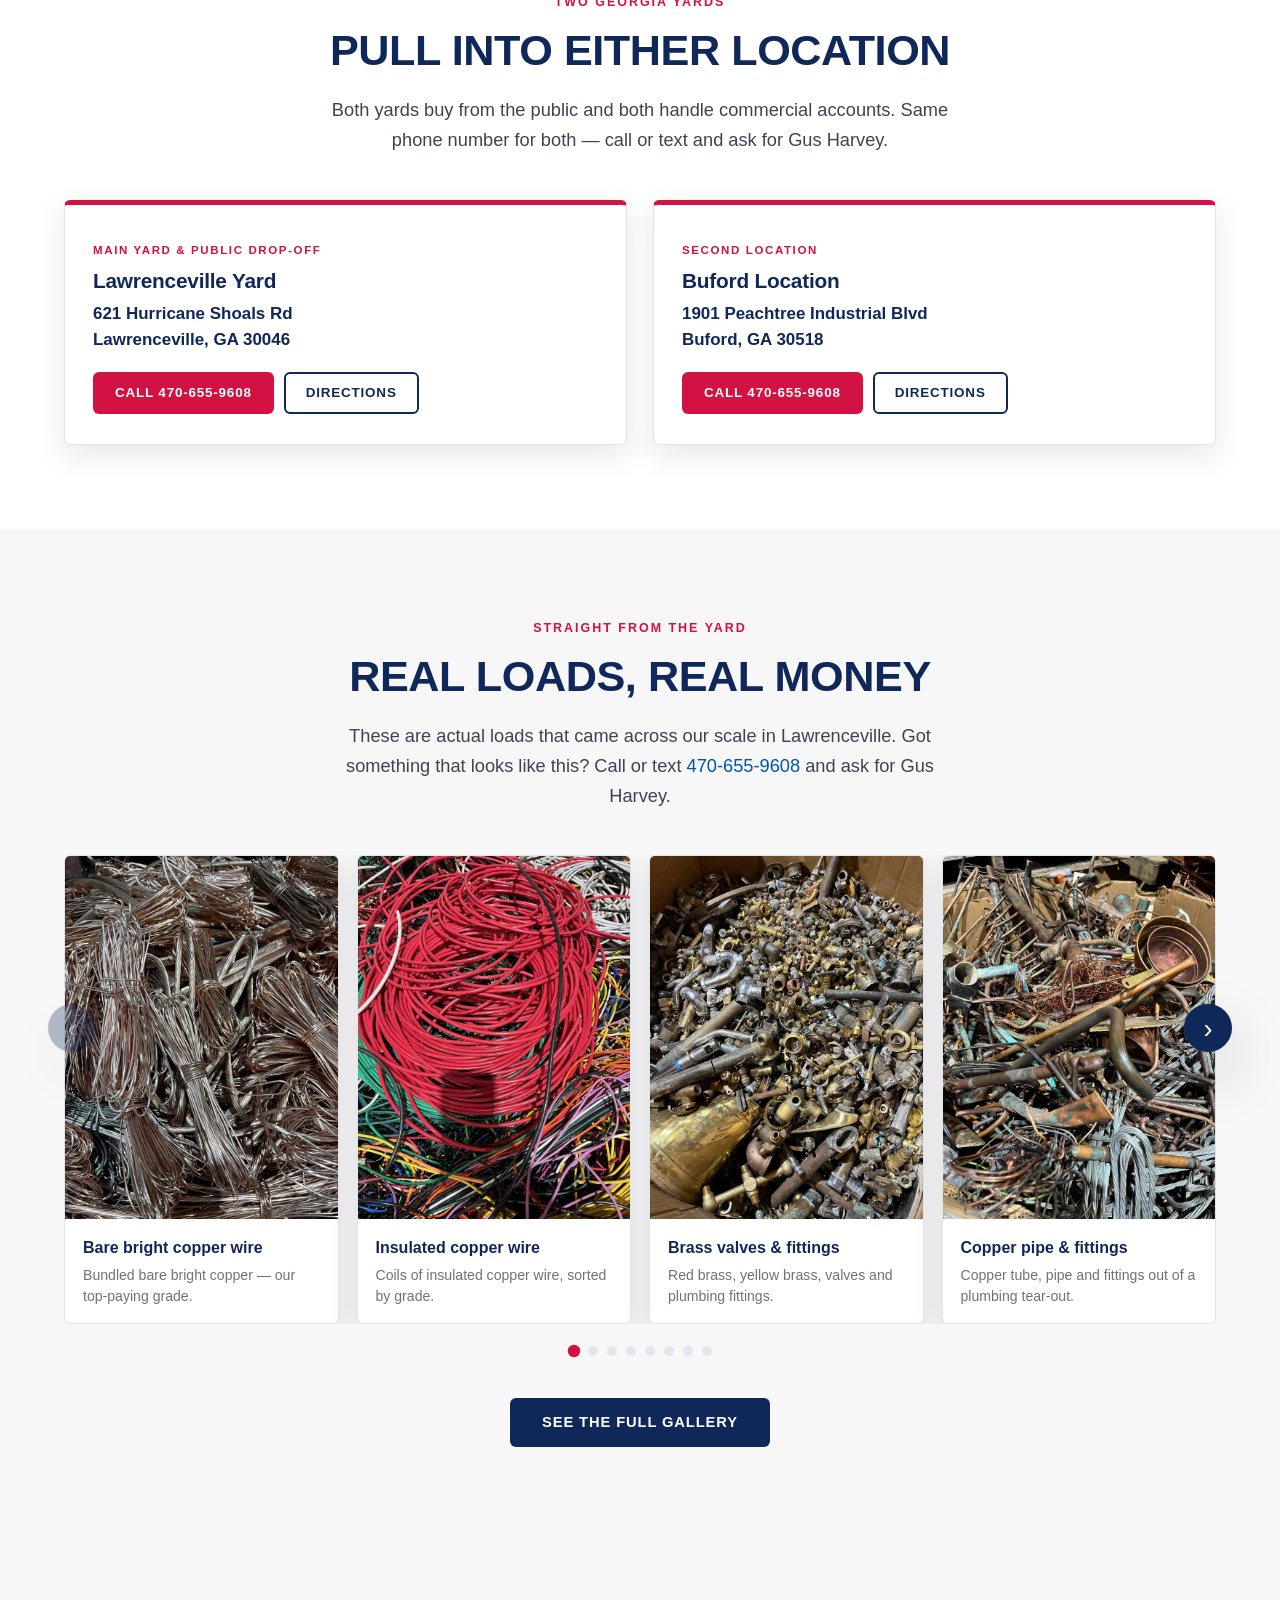
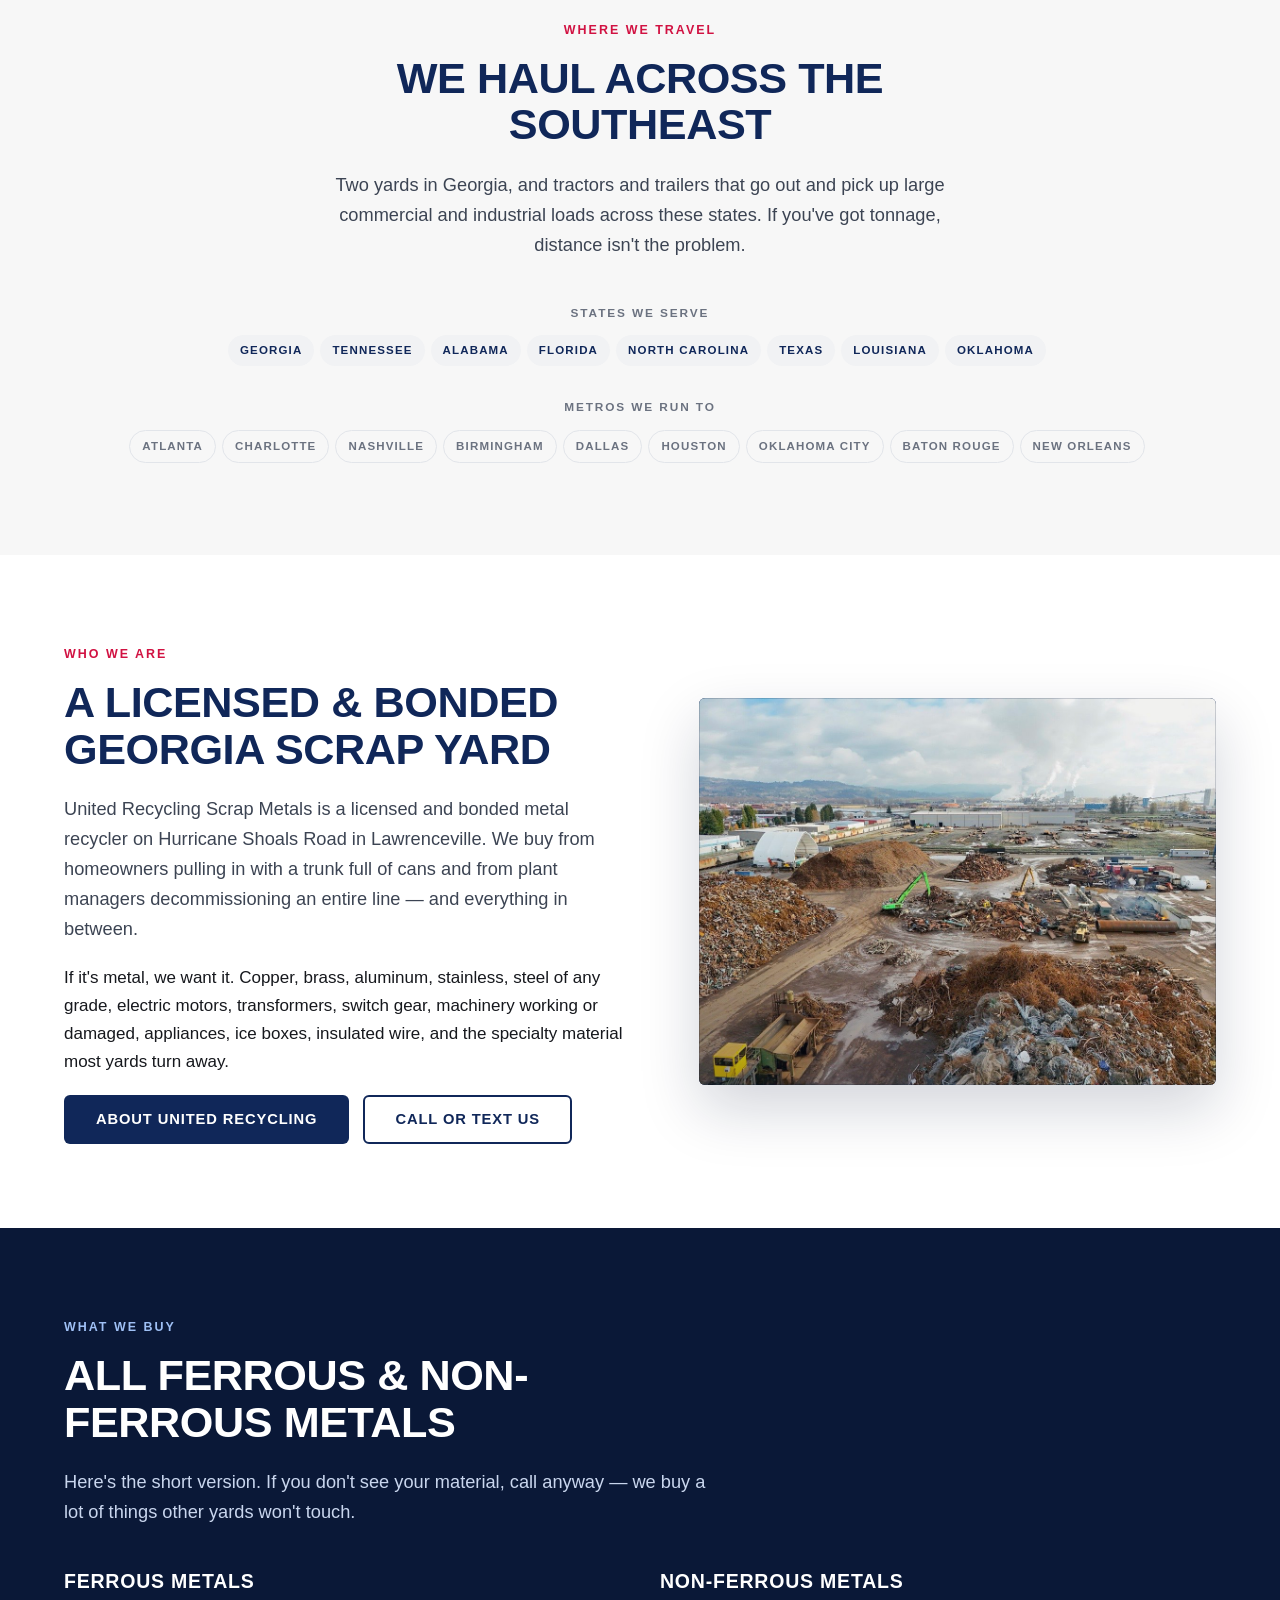
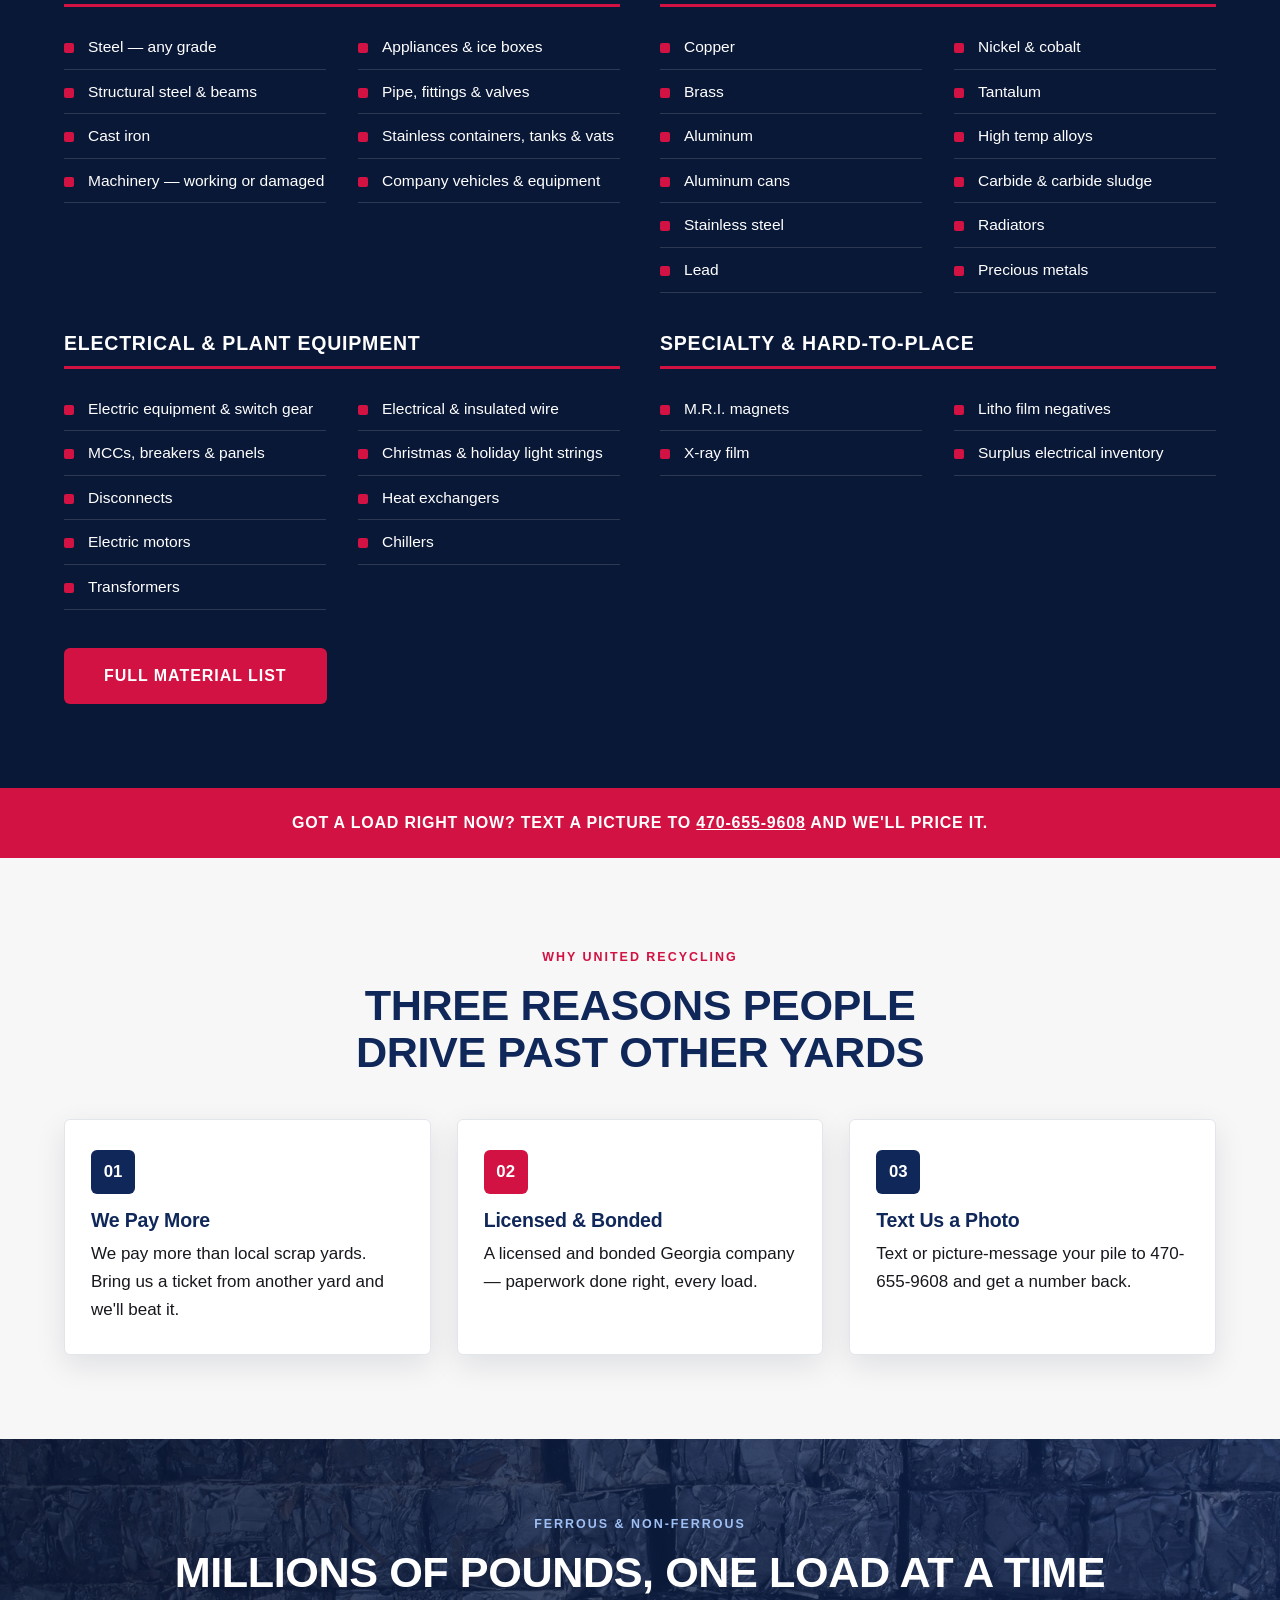
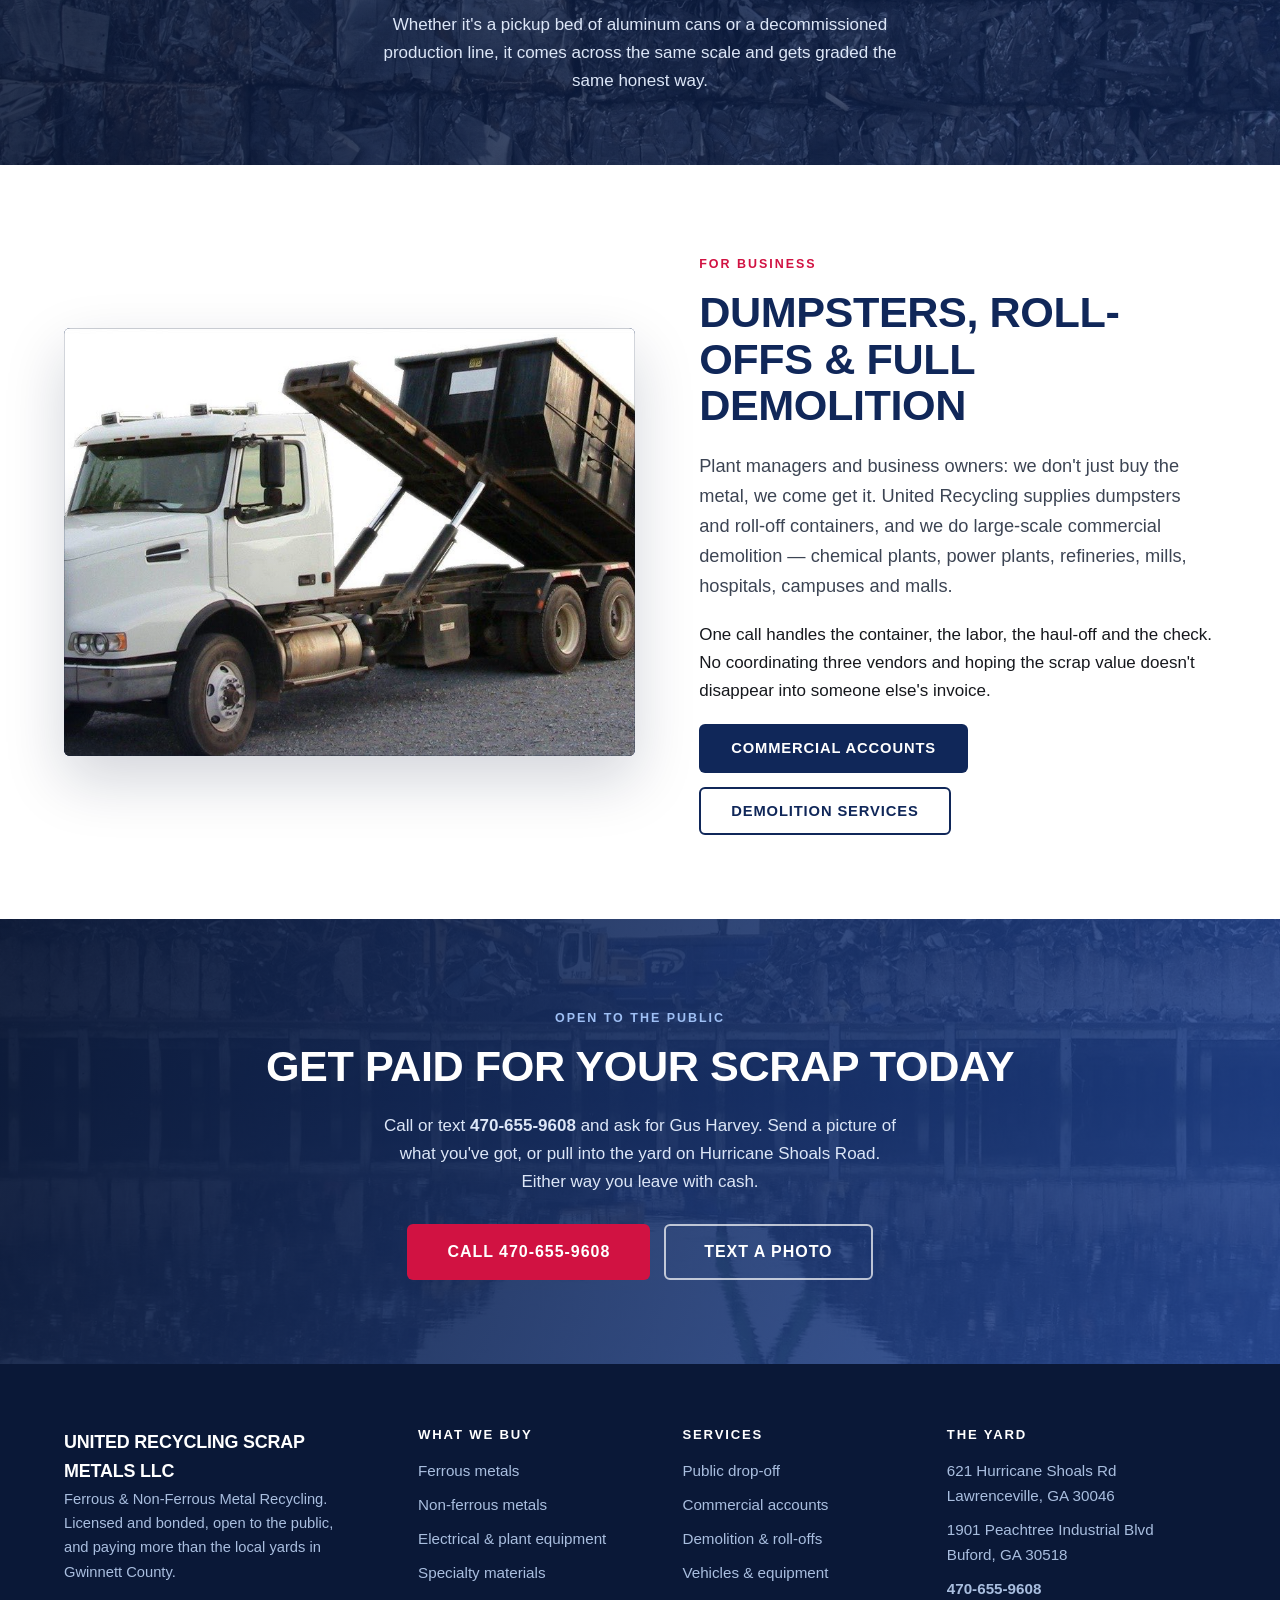
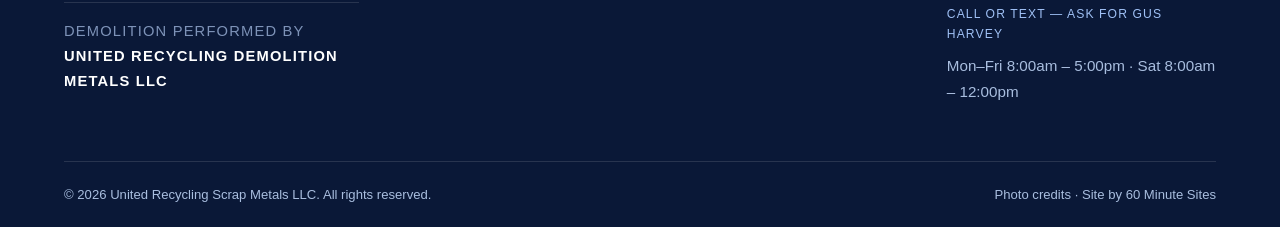
==== commit 4a5536bf: "Add 12 yard photos from Gus and a seasonal Christmas-lights section Twelve new photos from the 10/14" ====
--- a/index.html
+++ b/index.html
@@ -290,6 +290,7 @@
     <li>Electric motors</li>
     <li>Transformers</li>
     <li>Electrical &amp; insulated wire</li>
+    <li>Christmas &amp; holiday light strings</li>
     <li>Heat exchangers</li>
     <li>Chillers</li>
     </ul>
--- a/assets/css/site.css
+++ b/assets/css/site.css
@@ -588,3 +588,25 @@
   .locs{grid-template-columns:1fr}
   .loc-actions .btn{width:100%;justify-content:center}
 }
+
+/* ---------- seasonal christmas-light buy ---------- */
+.holiday{
+  padding:84px 0;background:var(--gray-50);
+  border-top:5px solid var(--red);border-bottom:5px solid var(--red);
+}
+.holiday .eyebrow{color:var(--red)}
+.holiday-list{list-style:none;margin:0 0 26px;padding:0}
+.holiday-list li{
+  position:relative;padding:9px 0 9px 28px;font-size:.99rem;color:#3C4453;
+  border-bottom:1px solid var(--gray-200);
+}
+.holiday-list li:last-child{border-bottom:0}
+.holiday-list li::before{
+  content:"";position:absolute;left:0;top:17px;width:11px;height:11px;
+  background:var(--red);border-radius:50%;
+}
+.holiday-ask{
+  margin:18px 0 0;font-weight:900;text-transform:uppercase;letter-spacing:.1em;
+  font-size:.92rem;color:var(--navy);
+}
+@media (max-width:820px){ .holiday{padding:60px 0} }
